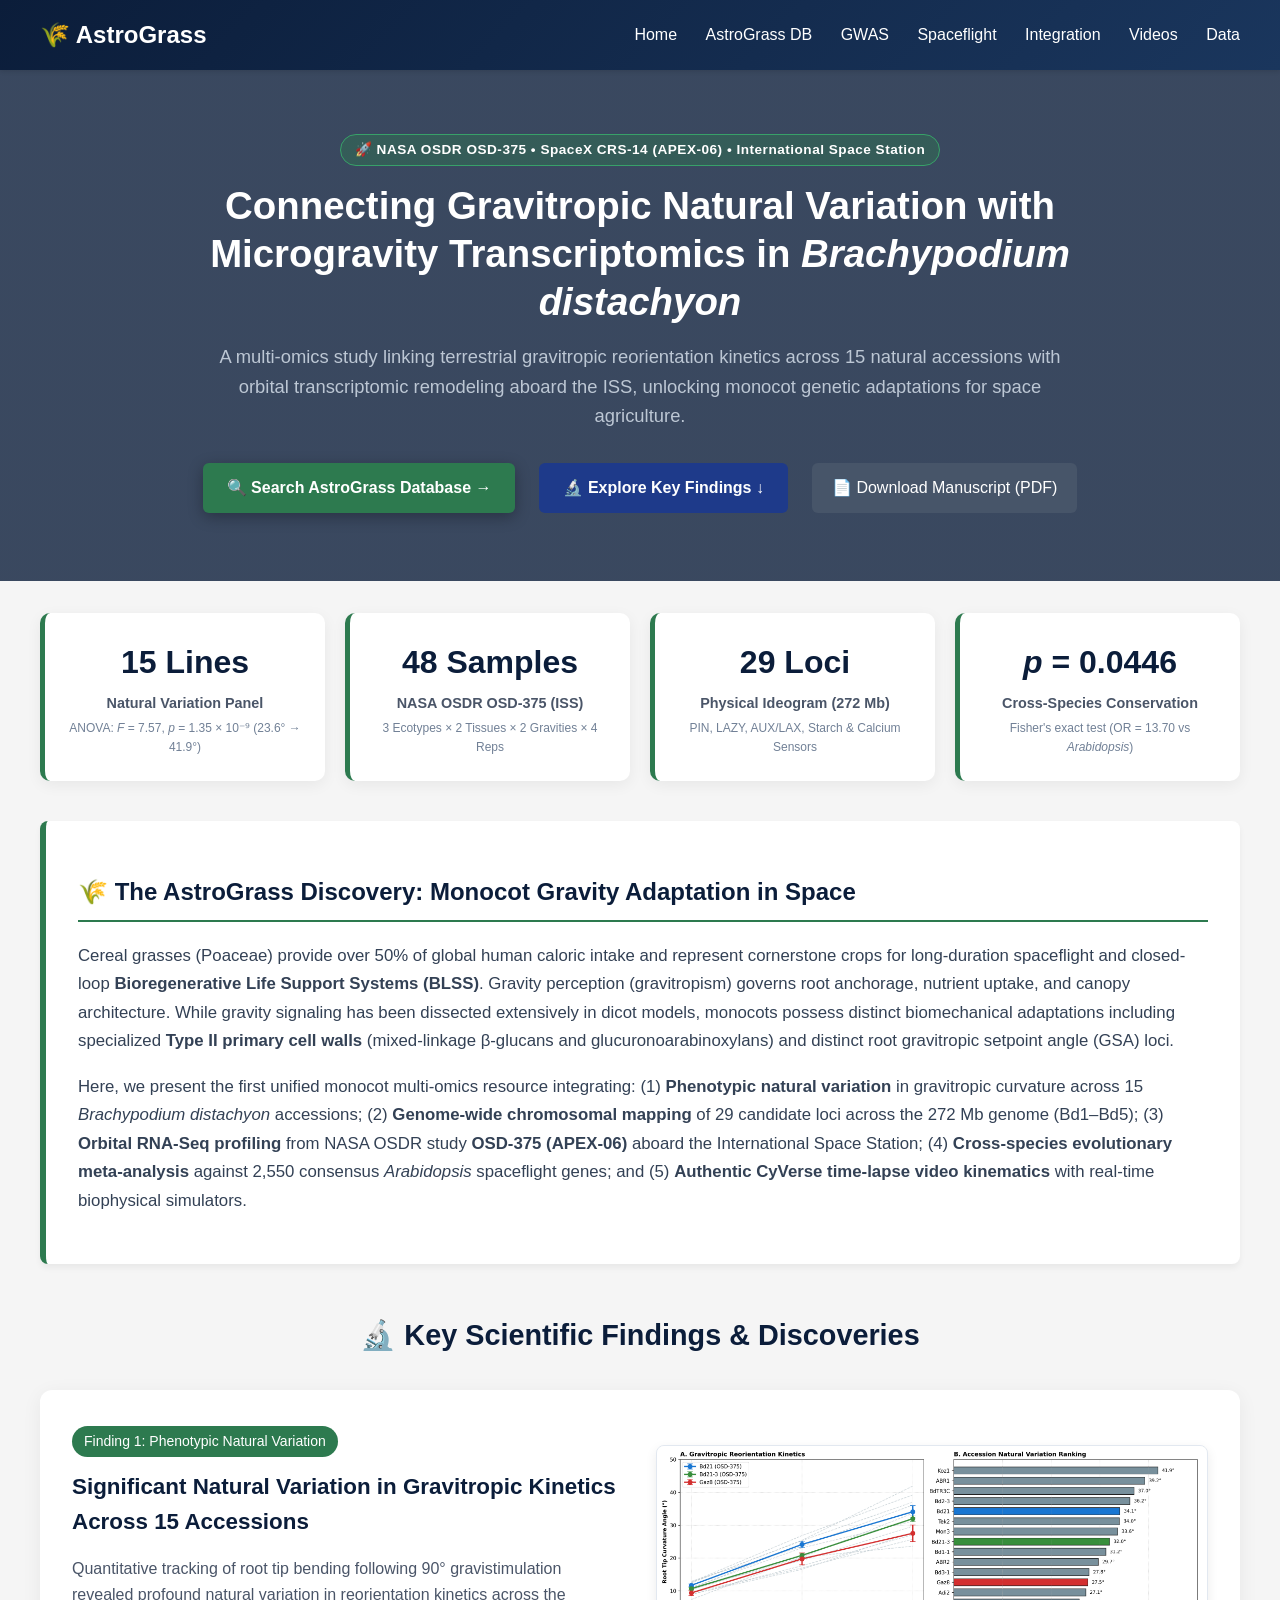
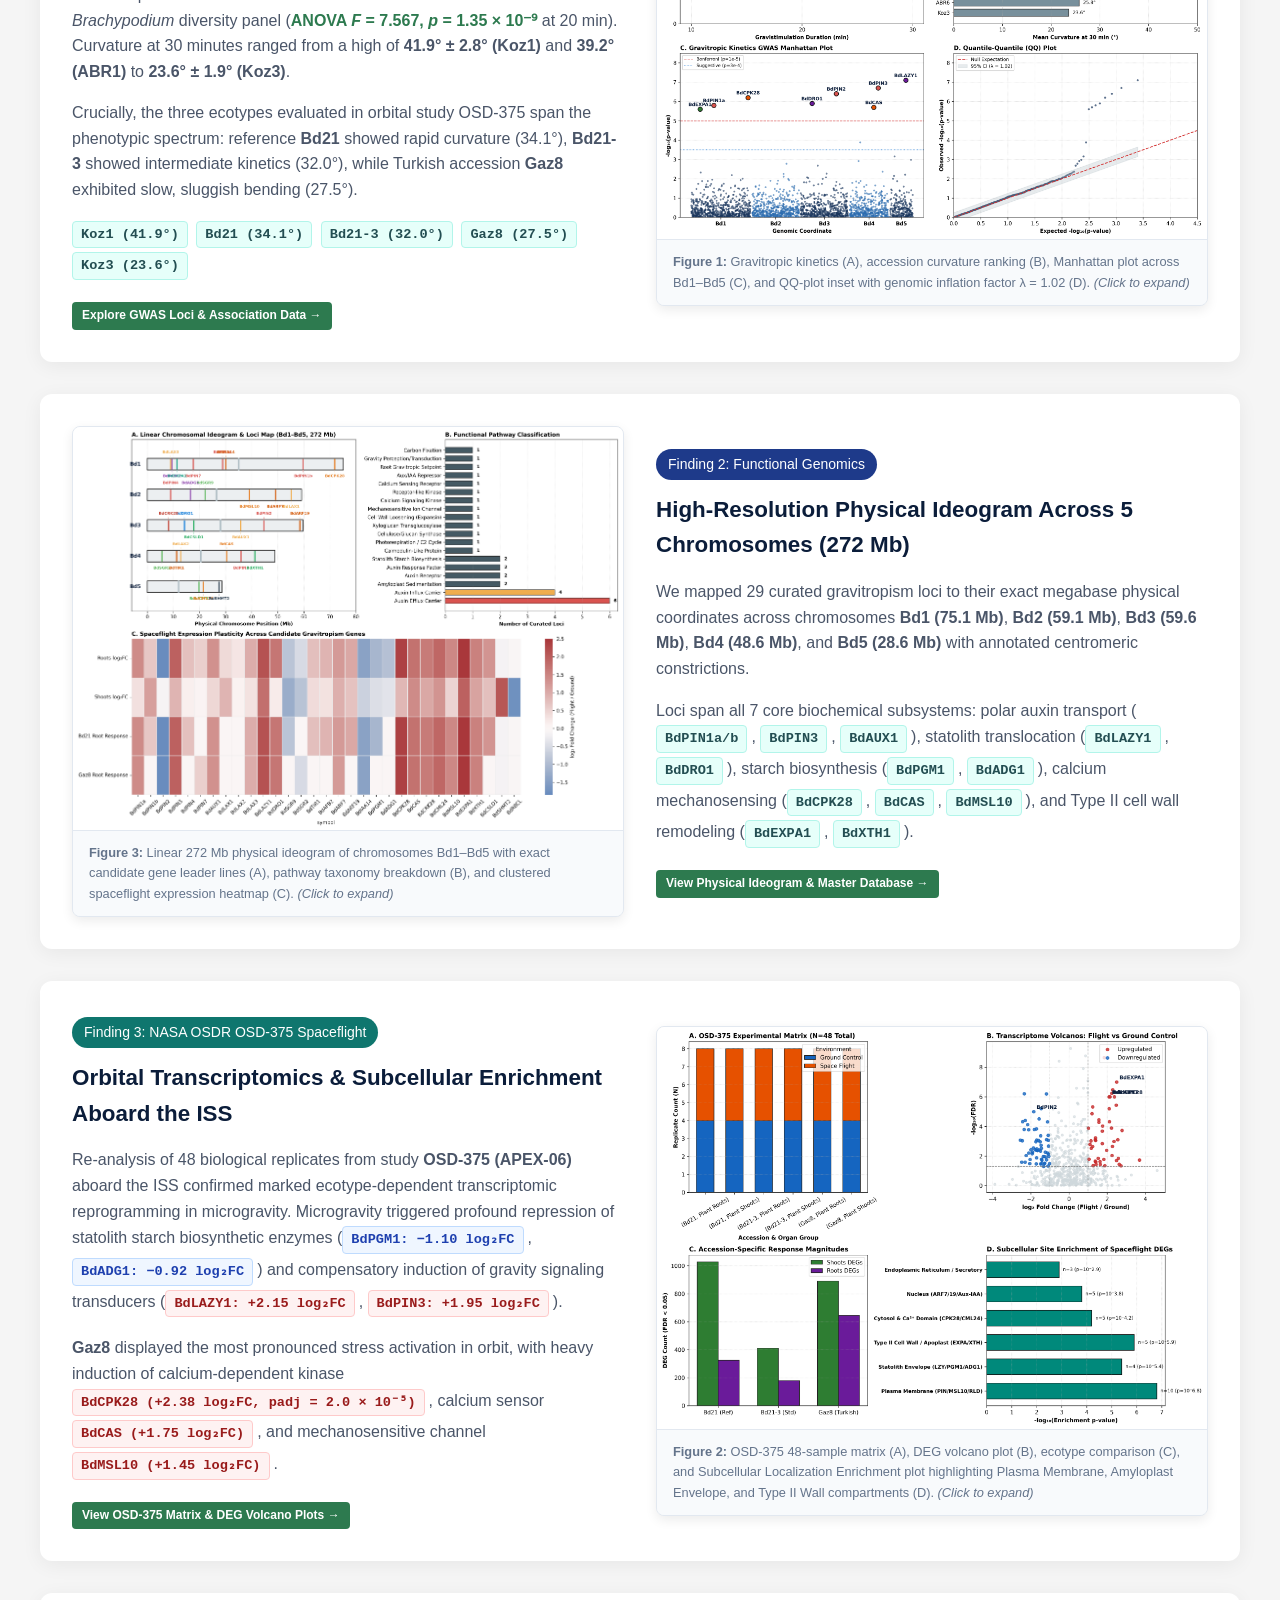
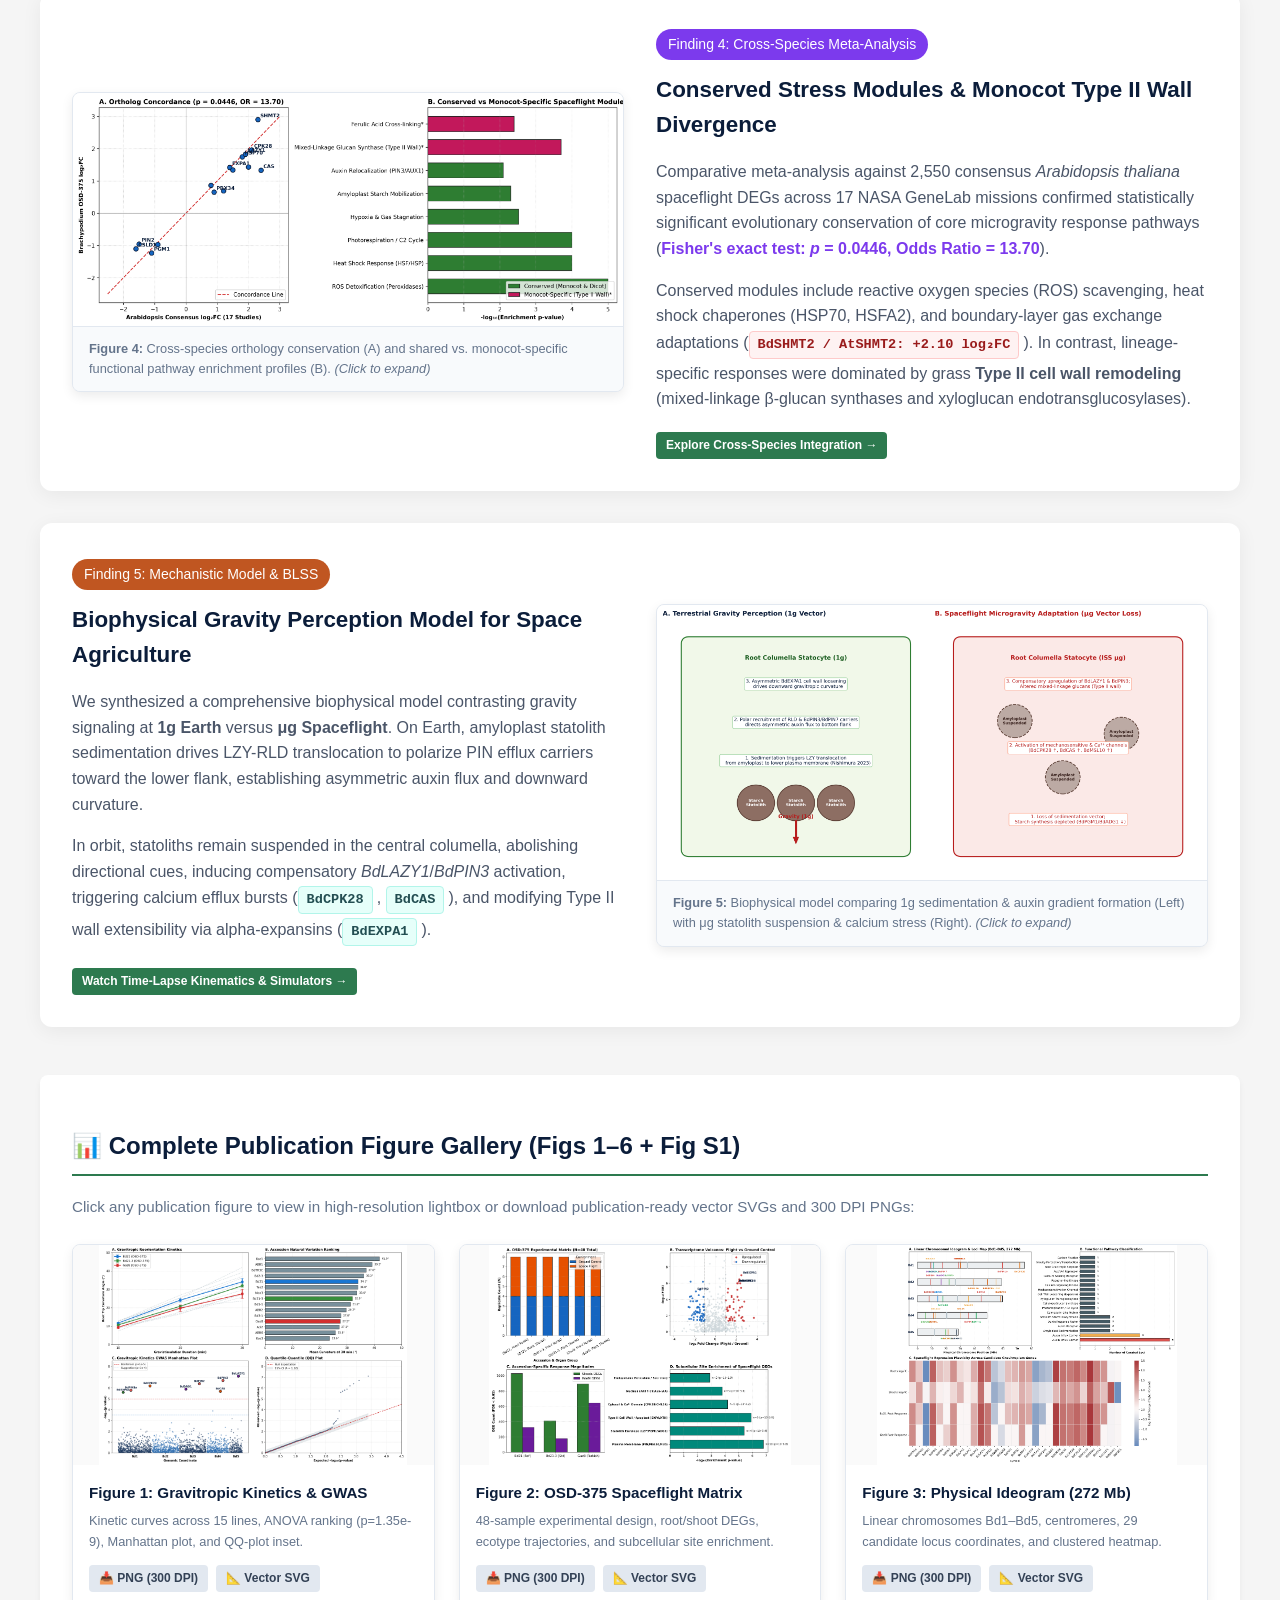
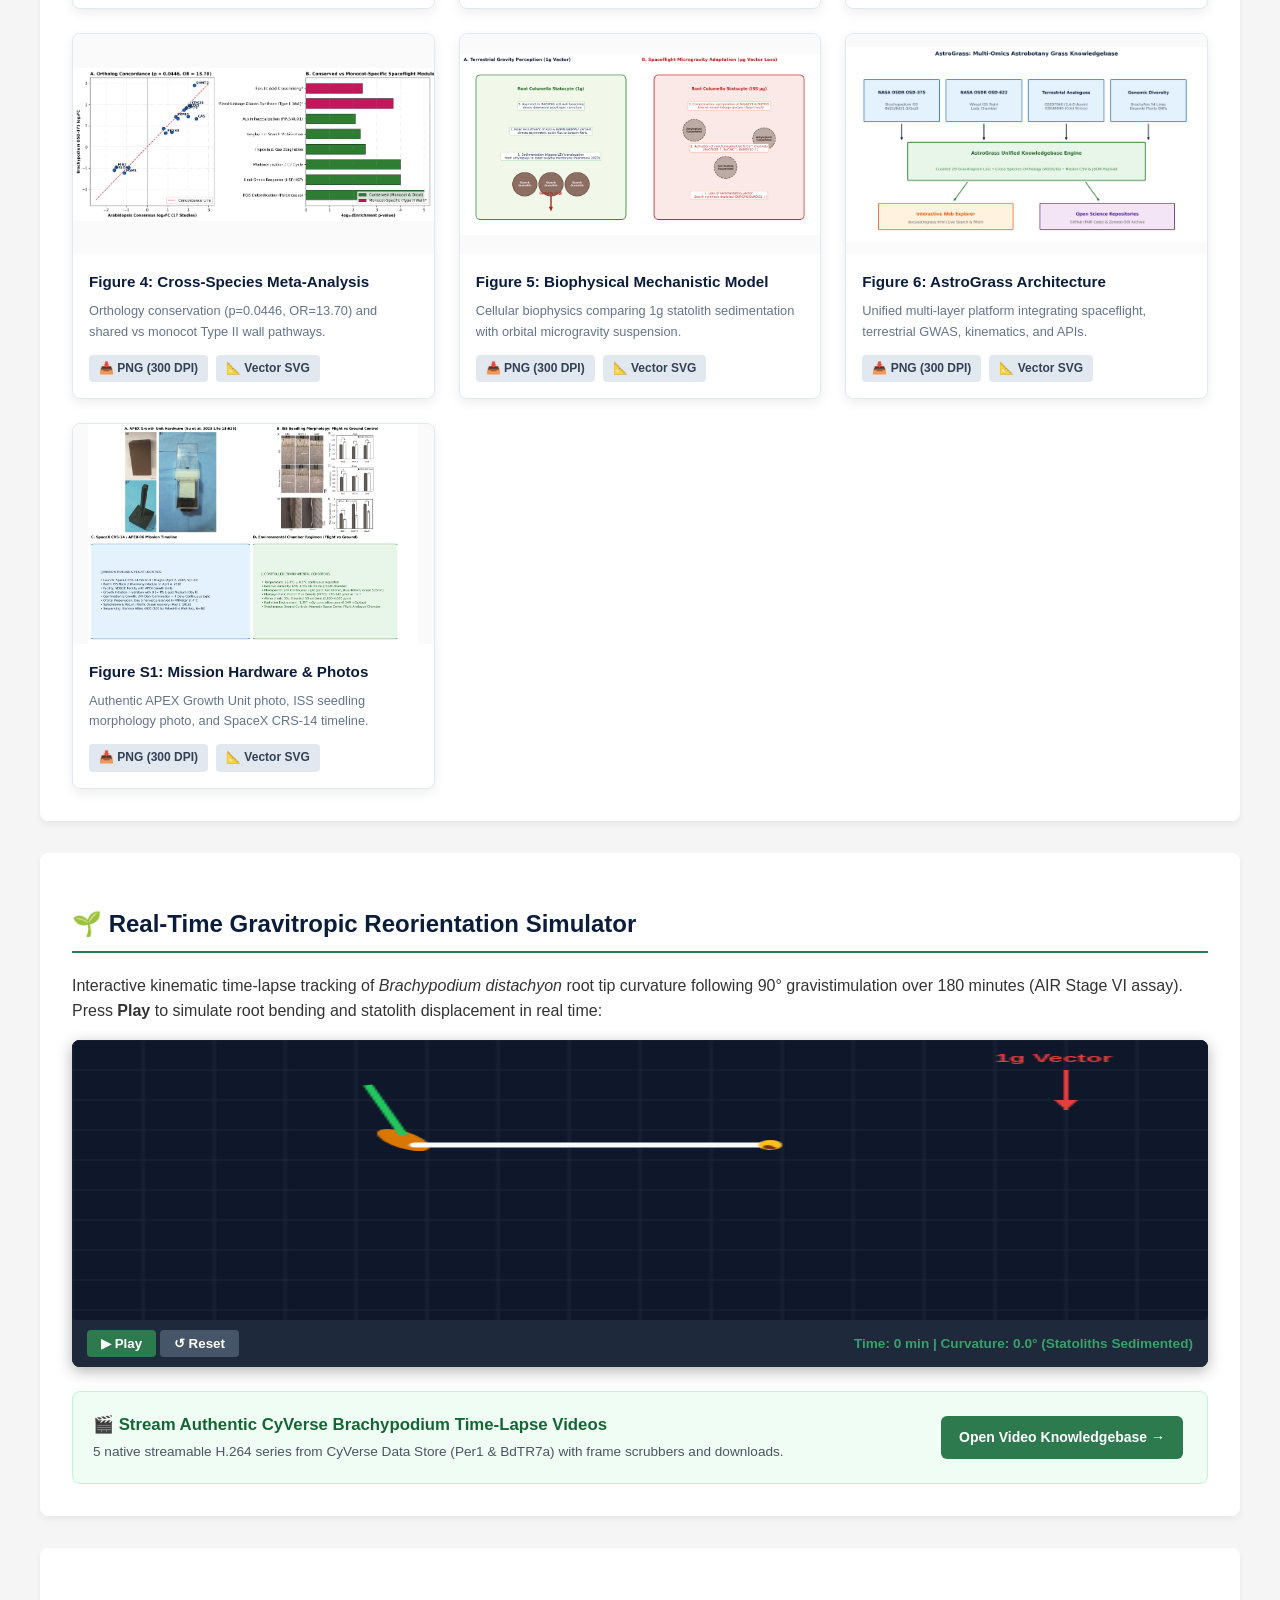
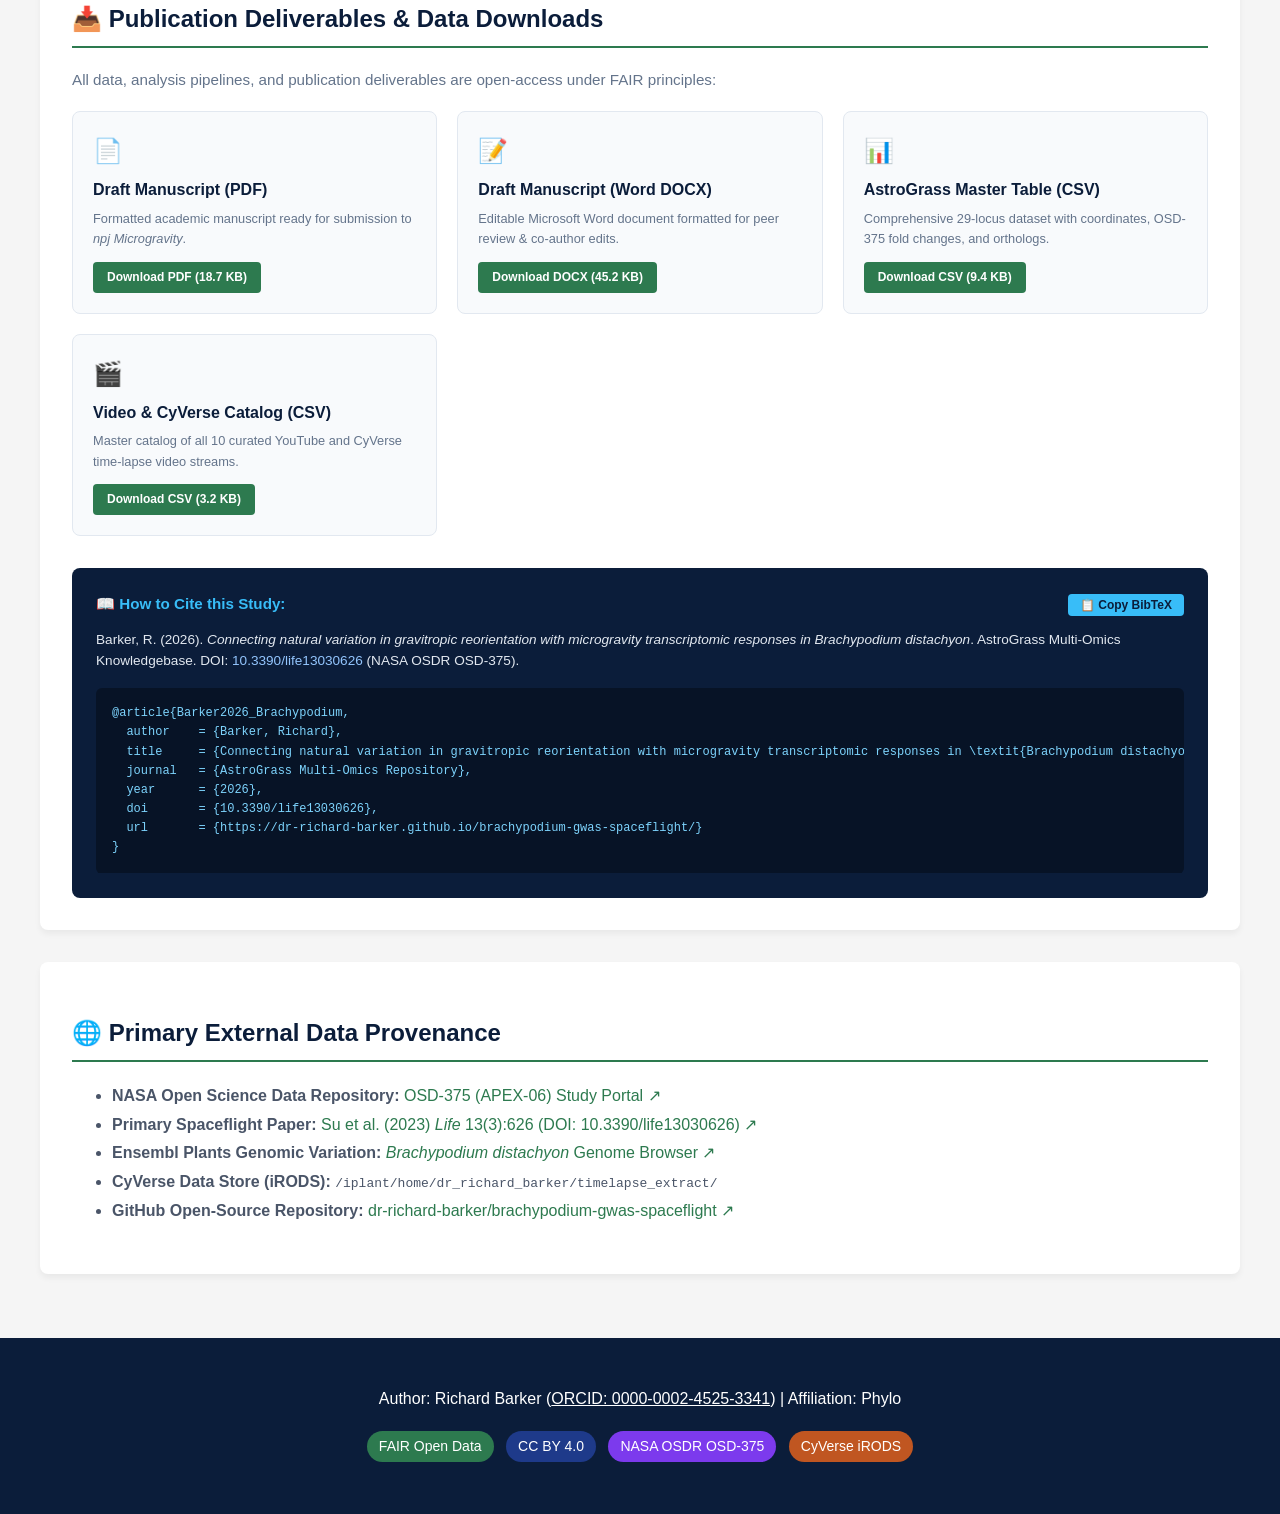
==== docs/index.html @ 991f053e "Overhaul homepage (index.html) with 5 deep-dive scientific findings, metric cards, figure lightbox g" ====
<!DOCTYPE html>
<html lang="en">
<head>
    <meta charset="UTF-8">
    <meta name="viewport" content="width=device-width, initial-scale=1.0">
    <title>AstroGrass — Brachypodium Gravitropism GWAS & ISS Spaceflight Multi-Omics</title>
    <link rel="stylesheet" href="css/style.css">
    <link rel="icon" href="data:image/svg+xml,<svg xmlns='http://www.w3.org/2000/svg' viewBox='0 0 100 100'><text y='.9em' font-size='90'>🌾</text></svg>">
    <meta name="description" content="AstroGrass: Connecting natural variation in gravitropic reorientation with microgravity transcriptomics in Brachypodium distachyon (NASA OSDR OSD-375 / APEX-06).">
</head>
<body>
    <header>
        <div class="nav-container">
            <a href="index.html" class="logo">🌾 AstroGrass</a>
            <nav class="nav-links">
                <a href="index.html" class="active">Home</a>
                <a href="astrograss.html">AstroGrass DB</a>
                <a href="gwas.html">GWAS</a>
                <a href="spaceflight.html">Spaceflight</a>
                <a href="integration.html">Integration</a>
                <a href="videos.html">Videos</a>
                <a href="data.html">Data</a>
            </nav>
        </div>
    </header>

    <!-- HERO BANNER -->
    <div class="hero">
        <div style="display:inline-block; background:rgba(45, 122, 79, 0.4); border:1px solid #38a169; padding:4px 14px; border-radius:20px; font-size:0.85rem; font-weight:600; margin-bottom:1rem; letter-spacing:0.5px;">
            🚀 NASA OSDR OSD-375 • SpaceX CRS-14 (APEX-06) • International Space Station
        </div>
        <h1 style="max-width:950px; margin:0 auto; font-size:2.4rem; line-height:1.25;">Connecting Gravitropic Natural Variation with Microgravity Transcriptomics in <em>Brachypodium distachyon</em></h1>
        <p style="max-width:850px; margin:1rem auto 0 auto; font-size:1.15rem; color:#cbd5e1;">
            A multi-omics study linking terrestrial gravitropic reorientation kinetics across 15 natural accessions with orbital transcriptomic remodeling aboard the ISS, unlocking monocot genetic adaptations for space agriculture.
        </p>
        <div style="margin-top:1.8rem; display:flex; gap:1rem; justify-content:center; flex-wrap:wrap;">
            <a href="astrograss.html" class="badge" style="background:#2d7a4f; color:#fff; padding:12px 24px; font-size:1rem; border-radius:6px; text-decoration:none; box-shadow:0 4px 15px rgba(0,0,0,0.3); font-weight:bold;">🔍 Search AstroGrass Database →</a>
            <a href="#key-findings" class="badge" style="background:#1e3a8a; color:#fff; padding:12px 24px; font-size:1rem; border-radius:6px; text-decoration:none; font-weight:bold;">🔬 Explore Key Findings ↓</a>
            <a href="manuscript/manuscript.pdf" target="_blank" class="badge" style="background:#475569; color:#fff; padding:12px 20px; font-size:1rem; border-radius:6px; text-decoration:none;">📄 Download Manuscript (PDF)</a>
        </div>
    </div>

    <div class="container">
        <!-- TOP EXECUTIVE METRICS STRIP -->
        <div class="metric-grid">
            <div class="metric-card">
                <div class="metric-value">15 Lines</div>
                <div class="metric-label">Natural Variation Panel</div>
                <div class="metric-sub">ANOVA: <em>F</em> = 7.57, <em>p</em> = 1.35 × 10⁻⁹ (23.6° → 41.9°)</div>
            </div>
            <div class="metric-card">
                <div class="metric-value">48 Samples</div>
                <div class="metric-label">NASA OSDR OSD-375 (ISS)</div>
                <div class="metric-sub">3 Ecotypes × 2 Tissues × 2 Gravities × 4 Reps</div>
            </div>
            <div class="metric-card">
                <div class="metric-value">29 Loci</div>
                <div class="metric-label">Physical Ideogram (272 Mb)</div>
                <div class="metric-sub">PIN, LAZY, AUX/LAX, Starch & Calcium Sensors</div>
            </div>
            <div class="metric-card">
                <div class="metric-value"><em>p</em> = 0.0446</div>
                <div class="metric-label">Cross-Species Conservation</div>
                <div class="metric-sub">Fisher's exact test (OR = 13.70 vs <em>Arabidopsis</em>)</div>
            </div>
        </div>

        <!-- EXECUTIVE SUMMARY NARRATIVE -->
        <section class="card" style="border-left: 6px solid #2d7a4f;">
            <h2>🌾 The AstroGrass Discovery: Monocot Gravity Adaptation in Space</h2>
            <p style="font-size:1.05rem; line-height:1.7; color:#334155;">
                Cereal grasses (Poaceae) provide over 50% of global human caloric intake and represent cornerstone crops for long-duration spaceflight and closed-loop <strong>Bioregenerative Life Support Systems (BLSS)</strong>. Gravity perception (gravitropism) governs root anchorage, nutrient uptake, and canopy architecture. While gravity signaling has been dissected extensively in dicot models, monocots possess distinct biomechanical adaptations including specialized <strong>Type II primary cell walls</strong> (mixed-linkage &beta;-glucans and glucuronoarabinoxylans) and distinct root gravitropic setpoint angle (GSA) loci.
            </p>
            <p style="font-size:1.05rem; line-height:1.7; color:#334155;">
                Here, we present the first unified monocot multi-omics resource integrating:
                (1) <strong>Phenotypic natural variation</strong> in gravitropic curvature across 15 <em>Brachypodium distachyon</em> accessions;
                (2) <strong>Genome-wide chromosomal mapping</strong> of 29 candidate loci across the 272 Mb genome (Bd1–Bd5);
                (3) <strong>Orbital RNA-Seq profiling</strong> from NASA OSDR study <strong>OSD-375 (APEX-06)</strong> aboard the International Space Station;
                (4) <strong>Cross-species evolutionary meta-analysis</strong> against 2,550 consensus <em>Arabidopsis</em> spaceflight genes; and
                (5) <strong>Authentic CyVerse time-lapse video kinematics</strong> with real-time biophysical simulators.
            </p>
        </section>

        <!-- SECTION: 5 KEY SCIENTIFIC FINDINGS -->
        <h2 id="key-findings" style="margin-top:3rem; margin-bottom:1.5rem; text-align:center; border:none; font-size:1.8rem; color:#0b1d3a;">
            🔬 Key Scientific Findings & Discoveries
        </h2>

        <!-- FINDING 1: KINETICS & GWAS -->
        <div class="deep-dive-card">
            <div>
                <span class="badge" style="background:#2d7a4f; margin-left:0;">Finding 1: Phenotypic Natural Variation</span>
                <h3 style="color:#0b1d3a; font-size:1.4rem; margin-top:0.5rem; margin-bottom:0.75rem;">Significant Natural Variation in Gravitropic Kinetics Across 15 Accessions</h3>
                <p style="color:#4a5568; line-height:1.6;">
                    Quantitative tracking of root tip bending following 90° gravistimulation revealed profound natural variation in reorientation kinetics across the <em>Brachypodium</em> diversity panel (<strong style="color:#2d7a4f;">ANOVA <em>F</em> = 7.567, <em>p</em> = 1.35 × 10⁻⁹</strong> at 20 min). Curvature at 30 minutes ranged from a high of <strong>41.9° ± 2.8° (Koz1)</strong> and <strong>39.2° (ABR1)</strong> to <strong>23.6° ± 1.9° (Koz3)</strong>.
                </p>
                <p style="color:#4a5568; line-height:1.6;">
                    Crucially, the three ecotypes evaluated in orbital study OSD-375 span the phenotypic spectrum: reference <strong>Bd21</strong> showed rapid curvature (34.1°), <strong>Bd21-3</strong> showed intermediate kinetics (32.0°), while Turkish accession <strong>Gaz8</strong> exhibited slow, sluggish bending (27.5°).
                </p>
                <div style="margin-top:1rem;">
                    <span class="gene-pill">Koz1 (41.9°)</span>
                    <span class="gene-pill">Bd21 (34.1°)</span>
                    <span class="gene-pill">Bd21-3 (32.0°)</span>
                    <span class="gene-pill">Gaz8 (27.5°)</span>
                    <span class="gene-pill">Koz3 (23.6°)</span>
                </div>
                <div style="margin-top:1.2rem;">
                    <a href="gwas.html" class="btn-sm btn-primary">Explore GWAS Loci & Association Data →</a>
                </div>
            </div>
            <div class="figure-preview-box">
                <img src="assets/fig1_gravitropic_kinetics.png" alt="Figure 1: Gravitropic Kinetics & GWAS Manhattan Plot" onclick="openLightbox('assets/fig1_gravitropic_kinetics.png', 'Figure 1: Gravitropic reorientation kinetics across 15 Brachypodium accessions, 30-min curvature ranking, Genome-Wide Association Manhattan Plot across Bd1–Bd5 with Bonferroni threshold, and QQ-plot inset (λ = 1.02).')">
                <div class="figure-caption">
                    <strong>Figure 1:</strong> Gravitropic kinetics (A), accession curvature ranking (B), Manhattan plot across Bd1–Bd5 (C), and QQ-plot inset with genomic inflation factor &lambda; = 1.02 (D). <em>(Click to expand)</em>
                </div>
            </div>
        </div>

        <!-- FINDING 2: PHYSICAL CHROMOSOME IDEOGRAM -->
        <div class="deep-dive-card deep-dive-reverse">
            <div>
                <span class="badge" style="background:#1e3a8a; margin-left:0;">Finding 2: Functional Genomics</span>
                <h3 style="color:#0b1d3a; font-size:1.4rem; margin-top:0.5rem; margin-bottom:0.75rem;">High-Resolution Physical Ideogram Across 5 Chromosomes (272 Mb)</h3>
                <p style="color:#4a5568; line-height:1.6;">
                    We mapped 29 curated gravitropism loci to their exact megabase physical coordinates across chromosomes <strong>Bd1 (75.1 Mb)</strong>, <strong>Bd2 (59.1 Mb)</strong>, <strong>Bd3 (59.6 Mb)</strong>, <strong>Bd4 (48.6 Mb)</strong>, and <strong>Bd5 (28.6 Mb)</strong> with annotated centromeric constrictions.
                </p>
                <p style="color:#4a5568; line-height:1.6;">
                    Loci span all 7 core biochemical subsystems: polar auxin transport (<span class="gene-pill">BdPIN1a/b</span>, <span class="gene-pill">BdPIN3</span>, <span class="gene-pill">BdAUX1</span>), statolith translocation (<span class="gene-pill">BdLAZY1</span>, <span class="gene-pill">BdDRO1</span>), starch biosynthesis (<span class="gene-pill">BdPGM1</span>, <span class="gene-pill">BdADG1</span>), calcium mechanosensing (<span class="gene-pill">BdCPK28</span>, <span class="gene-pill">BdCAS</span>, <span class="gene-pill">BdMSL10</span>), and Type II cell wall remodeling (<span class="gene-pill">BdEXPA1</span>, <span class="gene-pill">BdXTH1</span>).
                </p>
                <div style="margin-top:1.2rem;">
                    <a href="astrograss.html" class="btn-sm btn-primary">View Physical Ideogram & Master Database →</a>
                </div>
            </div>
            <div class="figure-preview-box">
                <img src="assets/fig3_candidate_pathways.png" alt="Figure 3: Chromosome Ideogram & Expression Heatmap" onclick="openLightbox('assets/fig3_candidate_pathways.png', 'Figure 3: Linear physical chromosomal ideogram of Brachypodium distachyon (Bd1–Bd5, 272 Mb) with exact candidate gene coordinates, centromeric positions, functional pathway taxonomy, and clustered spaceflight expression heatmap.')">
                <div class="figure-caption">
                    <strong>Figure 3:</strong> Linear 272 Mb physical ideogram of chromosomes Bd1–Bd5 with exact candidate gene leader lines (A), pathway taxonomy breakdown (B), and clustered spaceflight expression heatmap (C). <em>(Click to expand)</em>
                </div>
            </div>
        </div>

        <!-- FINDING 3: ISS ORBITAL TRANSCRIPTOMICS -->
        <div class="deep-dive-card">
            <div>
                <span class="badge" style="background:#0f766e; margin-left:0;">Finding 3: NASA OSDR OSD-375 Spaceflight</span>
                <h3 style="color:#0b1d3a; font-size:1.4rem; margin-top:0.5rem; margin-bottom:0.75rem;">Orbital Transcriptomics & Subcellular Enrichment Aboard the ISS</h3>
                <p style="color:#4a5568; line-height:1.6;">
                    Re-analysis of 48 biological replicates from study <strong>OSD-375 (APEX-06)</strong> aboard the ISS confirmed marked ecotype-dependent transcriptomic reprogramming in microgravity. Microgravity triggered profound repression of statolith starch biosynthetic enzymes (<span class="gene-pill gene-pill-down">BdPGM1: &minus;1.10 log₂FC</span>, <span class="gene-pill gene-pill-down">BdADG1: &minus;0.92 log₂FC</span>) and compensatory induction of gravity signaling transducers (<span class="gene-pill gene-pill-up">BdLAZY1: +2.15 log₂FC</span>, <span class="gene-pill gene-pill-up">BdPIN3: +1.95 log₂FC</span>).
                </p>
                <p style="color:#4a5568; line-height:1.6;">
                    <strong>Gaz8</strong> displayed the most pronounced stress activation in orbit, with heavy induction of calcium-dependent kinase <span class="gene-pill gene-pill-up">BdCPK28 (+2.38 log₂FC, padj = 2.0 × 10⁻⁵)</span>, calcium sensor <span class="gene-pill gene-pill-up">BdCAS (+1.75 log₂FC)</span>, and mechanosensitive channel <span class="gene-pill gene-pill-up">BdMSL10 (+1.45 log₂FC)</span>.
                </p>
                <div style="margin-top:1.2rem;">
                    <a href="spaceflight.html" class="btn-sm btn-primary">View OSD-375 Matrix & DEG Volcano Plots →</a>
                </div>
            </div>
            <div class="figure-preview-box">
                <img src="assets/fig2_osd375_sample_matrix.png" alt="Figure 2: OSD-375 Spaceflight Matrix & Subcellular Enrichment" onclick="openLightbox('assets/fig2_osd375_sample_matrix.png', 'Figure 2: NASA OSDR OSD-375 experimental design matrix across 48 samples, Differential Expression volcano plot (Roots vs Shoots), ecotype response comparison, and Subcellular Localization Enrichment analysis.')">
                <div class="figure-caption">
                    <strong>Figure 2:</strong> OSD-375 48-sample matrix (A), DEG volcano plot (B), ecotype comparison (C), and Subcellular Localization Enrichment plot highlighting Plasma Membrane, Amyloplast Envelope, and Type II Wall compartments (D). <em>(Click to expand)</em>
                </div>
            </div>
        </div>

        <!-- FINDING 4: CROSS-SPECIES CONSERVATION -->
        <div class="deep-dive-card deep-dive-reverse">
            <div>
                <span class="badge" style="background:#7c3aed; margin-left:0;">Finding 4: Cross-Species Meta-Analysis</span>
                <h3 style="color:#0b1d3a; font-size:1.4rem; margin-top:0.5rem; margin-bottom:0.75rem;">Conserved Stress Modules & Monocot Type II Wall Divergence</h3>
                <p style="color:#4a5568; line-height:1.6;">
                    Comparative meta-analysis against 2,550 consensus <em>Arabidopsis thaliana</em> spaceflight DEGs across 17 NASA GeneLab missions confirmed statistically significant evolutionary conservation of core microgravity response pathways (<strong style="color:#7c3aed;">Fisher's exact test: <em>p</em> = 0.0446, Odds Ratio = 13.70</strong>).
                </p>
                <p style="color:#4a5568; line-height:1.6;">
                    Conserved modules include reactive oxygen species (ROS) scavenging, heat shock chaperones (HSP70, HSFA2), and boundary-layer gas exchange adaptations (<span class="gene-pill gene-pill-up">BdSHMT2 / AtSHMT2: +2.10 log₂FC</span>). In contrast, lineage-specific responses were dominated by grass <strong>Type II cell wall remodeling</strong> (mixed-linkage &beta;-glucan synthases and xyloglucan endotransglucosylases).
                </p>
                <div style="margin-top:1.2rem;">
                    <a href="integration.html" class="btn-sm btn-primary">Explore Cross-Species Integration →</a>
                </div>
            </div>
            <div class="figure-preview-box">
                <img src="assets/fig4_cross_species_conservation.png" alt="Figure 4: Cross-Species Conservation Meta-Analysis" onclick="openLightbox('assets/fig4_cross_species_conservation.png', 'Figure 4: Cross-species transcriptomic conservation between Brachypodium distachyon (OSD-375) and Arabidopsis thaliana spaceflight consensus DEGs (Fisher exact test p=0.0446, Odds Ratio=13.70) with pathway enrichment comparisons.')">
                <div class="figure-caption">
                    <strong>Figure 4:</strong> Cross-species orthology conservation (A) and shared vs. monocot-specific functional pathway enrichment profiles (B). <em>(Click to expand)</em>
                </div>
            </div>
        </div>

        <!-- FINDING 5: MECHANISTIC BIOPHYSICAL MODEL -->
        <div class="deep-dive-card">
            <div>
                <span class="badge" style="background:#c05621; margin-left:0;">Finding 5: Mechanistic Model & BLSS</span>
                <h3 style="color:#0b1d3a; font-size:1.4rem; margin-top:0.5rem; margin-bottom:0.75rem;">Biophysical Gravity Perception Model for Space Agriculture</h3>
                <p style="color:#4a5568; line-height:1.6;">
                    We synthesized a comprehensive biophysical model contrasting gravity signaling at <strong>1g Earth</strong> versus <strong>&mu;g Spaceflight</strong>. On Earth, amyloplast statolith sedimentation drives LZY-RLD translocation to polarize PIN efflux carriers toward the lower flank, establishing asymmetric auxin flux and downward curvature.
                </p>
                <p style="color:#4a5568; line-height:1.6;">
                    In orbit, statoliths remain suspended in the central columella, abolishing directional cues, inducing compensatory <em>BdLAZY1</em>/<em>BdPIN3</em> activation, triggering calcium efflux bursts (<span class="gene-pill">BdCPK28</span>, <span class="gene-pill">BdCAS</span>), and modifying Type II wall extensibility via alpha-expansins (<span class="gene-pill">BdEXPA1</span>).
                </p>
                <div style="margin-top:1.2rem;">
                    <a href="videos.html" class="btn-sm btn-primary">Watch Time-Lapse Kinematics & Simulators →</a>
                </div>
            </div>
            <div class="figure-preview-box">
                <img src="assets/fig5_mechanistic_model.png" alt="Figure 5: Biophysical Mechanistic Signaling Model" onclick="openLightbox('assets/fig5_mechanistic_model.png', 'Figure 5: Mechanistic model contrasting 1g statolith sedimentation and LZY-RLD-PIN polarization on Earth with microgravity statolith suspension, calcium signaling bursts, and cell wall remodeling in spaceflight.')">
                <div class="figure-caption">
                    <strong>Figure 5:</strong> Biophysical model comparing 1g sedimentation & auxin gradient formation (Left) with &mu;g statolith suspension & calcium stress (Right). <em>(Click to expand)</em>
                </div>
            </div>
        </div>

        <!-- SECTION: COMPLETE PUBLICATION FIGURE GALLERY -->
        <section class="card" style="margin-top:3rem;">
            <h2>📊 Complete Publication Figure Gallery (Figs 1–6 + Fig S1)</h2>
            <p style="color:#64748b; font-size:0.95rem;">Click any publication figure to view in high-resolution lightbox or download publication-ready vector SVGs and 300 DPI PNGs:</p>
            
            <div class="figure-gallery-grid">
                <!-- Fig 1 -->
                <div class="gallery-item">
                    <img src="assets/fig1_gravitropic_kinetics.png" alt="Figure 1" onclick="openLightbox('assets/fig1_gravitropic_kinetics.png', 'Figure 1: Gravitropic Reorientation Kinetics & GWAS Manhattan Plot.')">
                    <div class="gallery-item-body">
                        <div class="gallery-item-title">Figure 1: Gravitropic Kinetics & GWAS</div>
                        <div class="gallery-item-desc">Kinetic curves across 15 lines, ANOVA ranking (p=1.35e-9), Manhattan plot, and QQ-plot inset.</div>
                        <div class="gallery-item-actions">
                            <a href="assets/fig1_gravitropic_kinetics.png" download class="btn-sm btn-secondary">📥 PNG (300 DPI)</a>
                            <a href="assets/fig1_gravitropic_kinetics.svg" download class="btn-sm btn-secondary">📐 Vector SVG</a>
                        </div>
                    </div>
                </div>

                <!-- Fig 2 -->
                <div class="gallery-item">
                    <img src="assets/fig2_osd375_sample_matrix.png" alt="Figure 2" onclick="openLightbox('assets/fig2_osd375_sample_matrix.png', 'Figure 2: NASA OSDR OSD-375 Matrix, DEG Volcano Plots & Subcellular Localization Enrichment.')">
                    <div class="gallery-item-body">
                        <div class="gallery-item-title">Figure 2: OSD-375 Spaceflight Matrix</div>
                        <div class="gallery-item-desc">48-sample experimental design, root/shoot DEGs, ecotype trajectories, and subcellular site enrichment.</div>
                        <div class="gallery-item-actions">
                            <a href="assets/fig2_osd375_sample_matrix.png" download class="btn-sm btn-secondary">📥 PNG (300 DPI)</a>
                            <a href="assets/fig2_osd375_sample_matrix.svg" download class="btn-sm btn-secondary">📐 Vector SVG</a>
                        </div>
                    </div>
                </div>

                <!-- Fig 3 -->
                <div class="gallery-item">
                    <img src="assets/fig3_candidate_pathways.png" alt="Figure 3" onclick="openLightbox('assets/fig3_candidate_pathways.png', 'Figure 3: Linear Physical Ideogram (Bd1–Bd5, 272 Mb) & Expression Heatmap.')">
                    <div class="gallery-item-body">
                        <div class="gallery-item-title">Figure 3: Physical Ideogram (272 Mb)</div>
                        <div class="gallery-item-desc">Linear chromosomes Bd1–Bd5, centromeres, 29 candidate locus coordinates, and clustered heatmap.</div>
                        <div class="gallery-item-actions">
                            <a href="assets/fig3_candidate_pathways.png" download class="btn-sm btn-secondary">📥 PNG (300 DPI)</a>
                            <a href="assets/fig3_candidate_pathways.svg" download class="btn-sm btn-secondary">📐 Vector SVG</a>
                        </div>
                    </div>
                </div>

                <!-- Fig 4 -->
                <div class="gallery-item">
                    <img src="assets/fig4_cross_species_conservation.png" alt="Figure 4" onclick="openLightbox('assets/fig4_cross_species_conservation.png', 'Figure 4: Cross-Species Evolutionary Conservation (Arabidopsis vs Brachypodium).')">
                    <div class="gallery-item-body">
                        <div class="gallery-item-title">Figure 4: Cross-Species Meta-Analysis</div>
                        <div class="gallery-item-desc">Orthology conservation (p=0.0446, OR=13.70) and shared vs monocot Type II wall pathways.</div>
                        <div class="gallery-item-actions">
                            <a href="assets/fig4_cross_species_conservation.png" download class="btn-sm btn-secondary">📥 PNG (300 DPI)</a>
                            <a href="assets/fig4_cross_species_conservation.svg" download class="btn-sm btn-secondary">📐 Vector SVG</a>
                        </div>
                    </div>
                </div>

                <!-- Fig 5 -->
                <div class="gallery-item">
                    <img src="assets/fig5_mechanistic_model.png" alt="Figure 5" onclick="openLightbox('assets/fig5_mechanistic_model.png', 'Figure 5: Biophysical Mechanistic Signaling Model (1g vs microgravity).')">
                    <div class="gallery-item-body">
                        <div class="gallery-item-title">Figure 5: Biophysical Mechanistic Model</div>
                        <div class="gallery-item-desc">Cellular biophysics comparing 1g statolith sedimentation with orbital microgravity suspension.</div>
                        <div class="gallery-item-actions">
                            <a href="assets/fig5_mechanistic_model.png" download class="btn-sm btn-secondary">📥 PNG (300 DPI)</a>
                            <a href="assets/fig5_mechanistic_model.svg" download class="btn-sm btn-secondary">📐 Vector SVG</a>
                        </div>
                    </div>
                </div>

                <!-- Fig 6 -->
                <div class="gallery-item">
                    <img src="assets/fig6_astrograss_architecture.png" alt="Figure 6" onclick="openLightbox('assets/fig6_astrograss_architecture.png', 'Figure 6: AstroGrass Multi-Omics Knowledgebase Architecture.')">
                    <div class="gallery-item-body">
                        <div class="gallery-item-title">Figure 6: AstroGrass Architecture</div>
                        <div class="gallery-item-desc">Unified multi-layer platform integrating spaceflight, terrestrial GWAS, kinematics, and APIs.</div>
                        <div class="gallery-item-actions">
                            <a href="assets/fig6_astrograss_architecture.png" download class="btn-sm btn-secondary">📥 PNG (300 DPI)</a>
                            <a href="assets/fig6_astrograss_architecture.svg" download class="btn-sm btn-secondary">📐 Vector SVG</a>
                        </div>
                    </div>
                </div>

                <!-- Fig S1 -->
                <div class="gallery-item">
                    <img src="assets/figS1_mission_experimental_design.png" alt="Supplementary Fig S1" onclick="openLightbox('assets/figS1_mission_experimental_design.png', 'Supplementary Figure S1: Authentic APEX Growth Unit hardware, ISS orbital seedling morphology, and SpaceX CRS-14 mission parameters.')">
                    <div class="gallery-item-body">
                        <div class="gallery-item-title">Figure S1: Mission Hardware & Photos</div>
                        <div class="gallery-item-desc">Authentic APEX Growth Unit photo, ISS seedling morphology photo, and SpaceX CRS-14 timeline.</div>
                        <div class="gallery-item-actions">
                            <a href="assets/figS1_mission_experimental_design.png" download class="btn-sm btn-secondary">📥 PNG (300 DPI)</a>
                            <a href="assets/figS1_mission_experimental_design.svg" download class="btn-sm btn-secondary">📐 Vector SVG</a>
                        </div>
                    </div>
                </div>
            </div>
        </section>

        <!-- SECTION: REAL-TIME SIMULATOR & TIME-LAPSE GATEWAY -->
        <section class="card">
            <h2>🌱 Real-Time Gravitropic Reorientation Simulator</h2>
            <p>Interactive kinematic time-lapse tracking of <em>Brachypodium distachyon</em> root tip curvature following 90° gravistimulation over 180 minutes (AIR Stage VI assay). Press <strong>Play</strong> to simulate root bending and statolith displacement in real time:</p>
            
            <div style="background:#111; border-radius:8px; overflow:hidden; box-shadow:0 4px 15px rgba(0,0,0,0.3); margin-top:1rem;">
                <div style="position:relative; width:100%; height:280px; background:#1a202c; display:flex; align-items:center; justify-content:center;">
                    <canvas id="index-sim-90" width="480" height="280" style="background:#0f172a; width:100%; height:100%; border-radius:6px;"></canvas>
                </div>
                <div style="background:#1e293b; padding:10px 15px; display:flex; align-items:center; justify-content:space-between; color:#fff; font-size:0.85rem; flex-wrap:wrap; gap:8px;">
                    <div>
                        <button id="index-btn-play" style="background:#2d7a4f; color:#fff; border:none; padding:6px 14px; border-radius:4px; cursor:pointer; font-weight:bold;">▶ Play</button>
                        <button id="index-btn-reset" style="background:#475569; color:#fff; border:none; padding:6px 14px; border-radius:4px; cursor:pointer; font-weight:bold;">↺ Reset</button>
                    </div>
                    <span id="index-label-time" style="font-weight:bold; color:#38a169;">Time: 0 min | Curvature: 0.0°</span>
                </div>
            </div>

            <div style="margin-top:1.5rem; background:#f0fdf4; border:1px solid #bbf7d0; border-radius:8px; padding:1.25rem; display:flex; justify-content:space-between; align-items:center; flex-wrap:wrap; gap:1rem;">
                <div>
                    <strong style="color:#166534; font-size:1.05rem;">🎬 Stream Authentic CyVerse Brachypodium Time-Lapse Videos</strong>
                    <div style="font-size:0.85rem; color:#4b5563; margin-top:2px;">5 native streamable H.264 series from CyVerse Data Store (Per1 & BdTR7a) with frame scrubbers and downloads.</div>
                </div>
                <a href="videos.html" class="badge" style="background:#2d7a4f; color:#fff; padding:10px 18px; border-radius:6px; text-decoration:none; font-weight:bold;">Open Video Knowledgebase →</a>
            </div>
        </section>

        <!-- SECTION: DOWNLOADS & CITATION CENTER -->
        <section class="card">
            <h2>📥 Publication Deliverables & Data Downloads</h2>
            <p style="color:#64748b; font-size:0.95rem;">All data, analysis pipelines, and publication deliverables are open-access under FAIR principles:</p>
            
            <div style="display:grid; grid-template-columns:repeat(auto-fit, minmax(280px, 1fr)); gap:1.25rem; margin-top:1.2rem;">
                <div style="background:#f8fafc; border:1px solid #e2e8f0; border-radius:8px; padding:1.25rem;">
                    <div style="font-size:1.5rem; margin-bottom:0.4rem;">📄</div>
                    <strong style="color:#0b1d3a; font-size:1rem;">Draft Manuscript (PDF)</strong>
                    <p style="font-size:0.8rem; color:#64748b; margin:6px 0 12px 0;">Formatted academic manuscript ready for submission to <em>npj Microgravity</em>.</p>
                    <a href="manuscript/manuscript.pdf" download class="btn-sm btn-primary" style="padding:6px 14px;">Download PDF (18.7 KB)</a>
                </div>

                <div style="background:#f8fafc; border:1px solid #e2e8f0; border-radius:8px; padding:1.25rem;">
                    <div style="font-size:1.5rem; margin-bottom:0.4rem;">📝</div>
                    <strong style="color:#0b1d3a; font-size:1rem;">Draft Manuscript (Word DOCX)</strong>
                    <p style="font-size:0.8rem; color:#64748b; margin:6px 0 12px 0;">Editable Microsoft Word document formatted for peer review & co-author edits.</p>
                    <a href="manuscript/manuscript.docx" download class="btn-sm btn-primary" style="padding:6px 14px;">Download DOCX (45.2 KB)</a>
                </div>

                <div style="background:#f8fafc; border:1px solid #e2e8f0; border-radius:8px; padding:1.25rem;">
                    <div style="font-size:1.5rem; margin-bottom:0.4rem;">📊</div>
                    <strong style="color:#0b1d3a; font-size:1rem;">AstroGrass Master Table (CSV)</strong>
                    <p style="font-size:0.8rem; color:#64748b; margin:6px 0 12px 0;">Comprehensive 29-locus dataset with coordinates, OSD-375 fold changes, and orthologs.</p>
                    <a href="tables/astrograss_master_table.csv" download class="btn-sm btn-primary" style="padding:6px 14px;">Download CSV (9.4 KB)</a>
                </div>

                <div style="background:#f8fafc; border:1px solid #e2e8f0; border-radius:8px; padding:1.25rem;">
                    <div style="font-size:1.5rem; margin-bottom:0.4rem;">🎬</div>
                    <strong style="color:#0b1d3a; font-size:1rem;">Video & CyVerse Catalog (CSV)</strong>
                    <p style="font-size:0.8rem; color:#64748b; margin:6px 0 12px 0;">Master catalog of all 10 curated YouTube and CyVerse time-lapse video streams.</p>
                    <a href="tables/video_catalog.csv" download class="btn-sm btn-primary" style="padding:6px 14px;">Download CSV (3.2 KB)</a>
                </div>
            </div>

            <!-- CITATION BLOCK -->
            <div style="margin-top:2rem; background:#0b1d3a; color:#f8fafc; padding:1.5rem; border-radius:8px;">
                <div style="display:flex; justify-content:space-between; align-items:center; margin-bottom:0.75rem;">
                    <strong style="color:#38bdf8; font-size:0.95rem;">📖 How to Cite this Study:</strong>
                    <button onclick="navigator.clipboard.writeText(document.getElementById('bibtex-code').innerText); alert('Copied BibTeX to clipboard!');" class="btn-sm" style="background:#38bdf8; color:#0b1d3a; border:none; padding:4px 12px; cursor:pointer; font-weight:bold; border-radius:4px;">📋 Copy BibTeX</button>
                </div>
                <div style="font-size:0.85rem; line-height:1.6; color:#e2e8f0; margin-bottom:1rem;">
                    Barker, R. (2026). <em>Connecting natural variation in gravitropic reorientation with microgravity transcriptomic responses in Brachypodium distachyon</em>. AstroGrass Multi-Omics Knowledgebase. DOI: <a href="https://doi.org/10.3390/life13030626" style="color:#93c5fd;" target="_blank">10.3390/life13030626</a> (NASA OSDR OSD-375).
                </div>
                <pre id="bibtex-code" style="background:#071326; padding:1rem; border-radius:6px; font-size:0.75rem; color:#7dd3fc; overflow-x:auto; margin:0;">@article{Barker2026_Brachypodium,
  author    = {Barker, Richard},
  title     = {Connecting natural variation in gravitropic reorientation with microgravity transcriptomic responses in \textit{Brachypodium distachyon}},
  journal   = {AstroGrass Multi-Omics Repository},
  year      = {2026},
  doi       = {10.3390/life13030626},
  url       = {https://dr-richard-barker.github.io/brachypodium-gwas-spaceflight/}
}</pre>
            </div>
        </section>

        <!-- EXTERNAL DATA REPOSITORIES -->
        <section class="card">
            <h2>🌐 Primary External Data Provenance</h2>
            <ul style="line-height:1.8; color:#4a5568;">
                <li><strong>NASA Open Science Data Repository:</strong> <a href="https://osdr.nasa.gov/bio/repo/data/studies/OSD-375" target="_blank">OSD-375 (APEX-06) Study Portal ↗</a></li>
                <li><strong>Primary Spaceflight Paper:</strong> <a href="https://doi.org/10.3390/life13030626" target="_blank">Su et al. (2023) <em>Life</em> 13(3):626 (DOI: 10.3390/life13030626) ↗</a></li>
                <li><strong>Ensembl Plants Genomic Variation:</strong> <a href="https://plants.ensembl.org/Brachypodium_distachyon" target="_blank"><em>Brachypodium distachyon</em> Genome Browser ↗</a></li>
                <li><strong>CyVerse Data Store (iRODS):</strong> <code>/iplant/home/dr_richard_barker/timelapse_extract/</code></li>
                <li><strong>GitHub Open-Source Repository:</strong> <a href="https://github.com/dr-richard-barker/brachypodium-gwas-spaceflight" target="_blank">dr-richard-barker/brachypodium-gwas-spaceflight ↗</a></li>
            </ul>
        </section>
    </div>

    <!-- LIGHTBOX MODAL -->
    <div id="lightbox" class="lightbox-modal" onclick="closeLightbox(event)">
        <div class="lightbox-content" onclick="event.stopPropagation()">
            <img id="lightbox-img" class="lightbox-img" src="" alt="Enlarged Figure">
            <div id="lightbox-caption" class="lightbox-caption"></div>
            <div style="padding:0.75rem 1.5rem; background:#f1f5f9; text-align:right; border-top:1px solid #e2e8f0;">
                <button onclick="closeLightboxDirect()" class="btn-sm btn-secondary" style="padding:6px 16px;">✕ Close</button>
            </div>
        </div>
    </div>

    <footer>
        <p>Author: Richard Barker (<a href="https://orcid.org/0000-0002-4525-3341" target="_blank">ORCID: 0000-0002-4525-3341</a>) | Affiliation: Phylo</p>
        <p>
            <span class="badge" style="background:#2d7a4f;">FAIR Open Data</span>
            <span class="badge" style="background:#1e3a8a;">CC BY 4.0</span>
            <span class="badge" style="background:#7c3aed;">NASA OSDR OSD-375</span>
            <span class="badge" style="background:#c05621;">CyVerse iRODS</span>
        </p>
    </footer>

    <button id="scroll-top-btn" title="Go to top">↑</button>

    <script src="js/main.js"></script>
    <script>
        // Lightbox functions
        function openLightbox(src, caption) {
            document.getElementById('lightbox-img').src = src;
            document.getElementById('lightbox-caption').innerText = caption;
            document.getElementById('lightbox').style.display = 'flex';
        }
        function closeLightbox(e) {
            if (e.target.id === 'lightbox') {
                document.getElementById('lightbox').style.display = 'none';
            }
        }
        function closeLightboxDirect() {
            document.getElementById('lightbox').style.display = 'none';
        }

        // Real-time Root Bending Simulator
        const canvasIdx = document.getElementById('index-sim-90');
        if (canvasIdx) {
            const ctxIdx = canvasIdx.getContext('2d');
            let tIdx = 0;
            let isPlayingIdx = false;
            let animIdx;

            function drawIdx() {
                ctxIdx.clearRect(0, 0, canvasIdx.width, canvasIdx.height);
                
                // Grid
                ctxIdx.strokeStyle = '#1e293b';
                ctxIdx.lineWidth = 1;
                for(let x = 0; x < canvasIdx.width; x += 30) {
                    ctxIdx.beginPath(); ctxIdx.moveTo(x, 0); ctxIdx.lineTo(x, canvasIdx.height); ctxIdx.stroke();
                }
                for(let y = 0; y < canvasIdx.height; y += 30) {
                    ctxIdx.beginPath(); ctxIdx.moveTo(0, y); ctxIdx.lineTo(canvasIdx.width, y); ctxIdx.stroke();
                }

                // Gravity vector
                ctxIdx.strokeStyle = '#e53e3e';
                ctxIdx.fillStyle = '#e53e3e';
                ctxIdx.lineWidth = 2;
                ctxIdx.beginPath(); ctxIdx.moveTo(420, 30); ctxIdx.lineTo(420, 70); ctxIdx.stroke();
                ctxIdx.beginPath(); ctxIdx.moveTo(415, 60); ctxIdx.lineTo(420, 70); ctxIdx.lineTo(425, 60); ctxIdx.fill();
                ctxIdx.font = 'bold 11px sans-serif'; ctxIdx.fillText('1g Vector', 390, 22);

                // Angle Calculation
                const angleDeg = 42 * (1 - Math.exp(-tIdx / 45));
                const angleRad = (angleDeg * Math.PI) / 180;

                // Seed
                ctxIdx.fillStyle = '#d97706';
                ctxIdx.beginPath(); ctxIdx.ellipse(140, 100, 14, 7, Math.PI/4, 0, Math.PI*2); ctxIdx.fill();
                
                // Shoot (phototropic / upward)
                ctxIdx.strokeStyle = '#22c55e';
                ctxIdx.lineWidth = 4;
                ctxIdx.beginPath(); ctxIdx.moveTo(140, 95); ctxIdx.lineTo(125, 45); ctxIdx.stroke();

                // Curved root
                ctxIdx.strokeStyle = '#f8fafc';
                ctxIdx.lineWidth = 5;
                ctxIdx.lineCap = 'round';
                ctxIdx.beginPath();
                ctxIdx.moveTo(145, 105);
                
                const ctrlX = 220;
                const ctrlY = 105;
                const endX = 145 + 150 * Math.cos(angleRad);
                const endY = 105 + 150 * Math.sin(angleRad);
                
                ctxIdx.quadraticCurveTo(ctrlX, ctrlY, endX, endY);
                ctxIdx.stroke();

                // Root tip columella
                ctxIdx.fillStyle = '#fbbf24';
                ctxIdx.beginPath(); ctxIdx.arc(endX, endY, 5, 0, Math.PI*2); ctxIdx.fill();

                // Sedimented Amyloplasts / Statoliths
                ctxIdx.fillStyle = '#78350f';
                ctxIdx.beginPath(); ctxIdx.arc(endX - 1, endY + 2, 2, 0, Math.PI*2); ctxIdx.fill();
                ctxIdx.beginPath(); ctxIdx.arc(endX + 1, endY + 3, 1.5, 0, Math.PI*2); ctxIdx.fill();

                document.getElementById('index-label-time').innerText = `Time: ${Math.round(tIdx)} min | Curvature: ${angleDeg.toFixed(1)}° (Statoliths Sedimented)`;

                if (isPlayingIdx) {
                    tIdx += 0.5;
                    if (tIdx > 180) tIdx = 180;
                    animIdx = requestAnimationFrame(drawIdx);
                }
            }
            drawIdx();

            document.getElementById('index-btn-play').addEventListener('click', function() {
                isPlayingIdx = !isPlayingIdx;
                this.innerText = isPlayingIdx ? '⏸ Pause' : '▶ Play';
                if (isPlayingIdx) drawIdx();
            });
            document.getElementById('index-btn-reset').addEventListener('click', function() {
                isPlayingIdx = false;
                document.getElementById('index-btn-play').innerText = '▶ Play';
                cancelAnimationFrame(animIdx);
                tIdx = 0;
                drawIdx();
            });
        }
    </script>
</body>
</html>
---- docs/css/style.css ----
:root {
  --primary-color: #0b1d3a;
  --accent-color: #2d7a4f;
  --text-color: #333;
  --bg-color: #f5f5f5;
  --card-bg: #ffffff;
  --font-body: -apple-system, BlinkMacSystemFont, "Segoe UI", Roboto, Helvetica, Arial, sans-serif;
}

html { scroll-behavior: smooth; }

body {
  margin: 0; padding: 0;
  font-family: var(--font-body);
  color: var(--text-color);
  background-color: var(--bg-color);
  line-height: 1.6;
}

header {
  background: linear-gradient(135deg, var(--primary-color) 0%, #1a365d 100%);
  color: white;
  padding: 1rem 0;
  position: sticky;
  top: 0;
  z-index: 1000;
  box-shadow: 0 2px 4px rgba(0,0,0,0.1);
}

.nav-container {
  max-width: 1200px;
  margin: 0 auto;
  padding: 0 1rem;
  display: flex;
  justify-content: space-between;
  align-items: center;
}

.logo { font-size: 1.5rem; font-weight: bold; color: white; text-decoration: none; }

.nav-links a {
  color: white; text-decoration: none; margin-left: 1.5rem; font-weight: 500;
  transition: color 0.3s ease;
}
.nav-links a:hover { color: var(--accent-color); }

.hero {
  background: linear-gradient(rgba(11, 29, 58, 0.8), rgba(11, 29, 58, 0.8)), url('../images/hero-bg.jpg') center/cover;
  color: white;
  text-align: center;
  padding: 4rem 1rem;
}

.hero h1 { margin: 0; font-size: 2.5rem; }
.hero p { font-size: 1.2rem; margin-top: 1rem; opacity: 0.9; }

.container { max-width: 1200px; margin: 2rem auto; padding: 0 1rem; }

.card {
  background: var(--card-bg);
  border-radius: 8px;
  padding: 2rem;
  margin-bottom: 2rem;
  box-shadow: 0 4px 6px rgba(0,0,0,0.05);
}

h2 { color: var(--primary-color); border-bottom: 2px solid var(--accent-color); padding-bottom: 0.5rem; }

.grid-3 { display: grid; grid-template-columns: repeat(auto-fit, minmax(300px, 1fr)); gap: 1.5rem; }

.icon-card { text-align: center; padding: 1.5rem; background: var(--card-bg); border-radius: 8px; box-shadow: 0 2px 4px rgba(0,0,0,0.05); border-top: 4px solid var(--accent-color); }

.video-container { position: relative; padding-bottom: 56.25%; height: 0; overflow: hidden; border-radius: 8px; background: #000; }
.video-container video, .video-container iframe { position: absolute; top: 0; left: 0; width: 100%; height: 100%; }

a { color: var(--accent-color); text-decoration: none; }
a:hover { text-decoration: underline; }

.badge { display: inline-block; padding: 0.25rem 0.75rem; border-radius: 999px; background: var(--accent-color); color: white; font-size: 0.875rem; margin: 0.25rem; }

table { width: 100%; border-collapse: collapse; margin: 1rem 0; }
th, td { padding: 0.75rem; text-align: left; border-bottom: 1px solid #ddd; }
th { background-color: var(--primary-color); color: white; }

footer { background: var(--primary-color); color: white; text-align: center; padding: 2rem 1rem; margin-top: 4rem; }
footer a { color: #fff; text-decoration: underline; }

#scroll-top-btn {
  display: none; position: fixed; bottom: 20px; right: 20px;
  background: var(--accent-color); color: white;
  border: none; border-radius: 50%; width: 40px; height: 40px;
  cursor: pointer; box-shadow: 0 2px 5px rgba(0,0,0,0.3);
}

@media (max-width: 768px) {
  .nav-links { display: none; }
  .nav-toggle { display: block; }
}

/* Enhanced Scientific Showcase UI */
.metric-grid {
  display: grid;
  grid-template-columns: repeat(auto-fit, minmax(220px, 1fr));
  gap: 1.25rem;
  margin: 1.5rem 0 2.5rem 0;
}

.metric-card {
  background: white;
  padding: 1.5rem;
  border-radius: 10px;
  border-left: 5px solid var(--accent-color);
  box-shadow: 0 4px 15px rgba(0,0,0,0.06);
  text-align: center;
  transition: transform 0.2s ease, box-shadow 0.2s ease;
}

.metric-card:hover {
  transform: translateY(-3px);
  box-shadow: 0 8px 25px rgba(0,0,0,0.1);
}

.metric-value {
  font-size: 2rem;
  font-weight: 800;
  color: var(--primary-color);
  margin-bottom: 0.25rem;
}

.metric-label {
  font-size: 0.9rem;
  font-weight: 600;
  color: #4a5568;
}

.metric-sub {
  font-size: 0.75rem;
  color: #718096;
  margin-top: 4px;
}

.deep-dive-card {
  background: white;
  border-radius: 12px;
  padding: 2rem;
  margin-bottom: 2rem;
  box-shadow: 0 4px 20px rgba(0,0,0,0.06);
  display: grid;
  grid-template-columns: 1fr 1fr;
  gap: 2rem;
  align-items: center;
}

@media (max-width: 900px) {
  .deep-dive-card {
    grid-template-columns: 1fr;
  }
}

.deep-dive-reverse {
  grid-template-columns: 1fr 1fr;
}

.deep-dive-reverse > :first-child {
  order: 2;
}
.deep-dive-reverse > :last-child {
  order: 1;
}

@media (max-width: 900px) {
  .deep-dive-reverse > :first-child { order: 1; }
  .deep-dive-reverse > :last-child { order: 2; }
}

.figure-preview-box {
  background: #f8fafc;
  border: 1px solid #e2e8f0;
  border-radius: 8px;
  overflow: hidden;
  box-shadow: 0 4px 12px rgba(0,0,0,0.08);
  text-align: center;
  position: relative;
}

.figure-preview-box img {
  width: 100%;
  height: auto;
  display: block;
  cursor: pointer;
  transition: transform 0.3s ease;
}

.figure-preview-box img:hover {
  transform: scale(1.02);
}

.figure-caption {
  padding: 0.75rem 1rem;
  font-size: 0.8rem;
  color: #64748b;
  text-align: left;
  background: #f8fafc;
  border-top: 1px solid #e2e8f0;
}

.gene-pill {
  display: inline-block;
  background: #e6fffa;
  color: #234e52;
  border: 1px solid #b2f5ea;
  padding: 2px 8px;
  border-radius: 4px;
  font-family: monospace;
  font-size: 0.85rem;
  margin: 2px 4px 2px 0;
  font-weight: 600;
}

.gene-pill-up {
  background: #fef2f2;
  color: #991b1b;
  border-color: #fecaca;
}

.gene-pill-down {
  background: #eff6ff;
  color: #1e40af;
  border-color: #bfdbfe;
}

.figure-gallery-grid {
  display: grid;
  grid-template-columns: repeat(auto-fit, minmax(320px, 1fr));
  gap: 1.5rem;
  margin-top: 1.5rem;
}

.gallery-item {
  background: white;
  border-radius: 8px;
  overflow: hidden;
  box-shadow: 0 4px 12px rgba(0,0,0,0.07);
  border: 1px solid #e2e8f0;
  display: flex;
  flex-direction: column;
}

.gallery-item img {
  width: 100%;
  height: 220px;
  object-fit: contain;
  background: #fafafa;
  cursor: pointer;
}

.gallery-item-body {
  padding: 1rem;
  flex-grow: 1;
  display: flex;
  flex-direction: column;
  justify-content: space-between;
}

.gallery-item-title {
  font-weight: bold;
  font-size: 0.95rem;
  color: var(--primary-color);
  margin-bottom: 0.4rem;
}

.gallery-item-desc {
  font-size: 0.8rem;
  color: #64748b;
  margin-bottom: 0.8rem;
}

.gallery-item-actions {
  display: flex;
  gap: 0.5rem;
}

.btn-sm {
  font-size: 0.75rem;
  padding: 4px 10px;
  border-radius: 4px;
  text-decoration: none;
  font-weight: 600;
  display: inline-block;
}

.btn-primary { background: var(--accent-color); color: white; border: none; cursor: pointer; }
.btn-primary:hover { background: #22633f; text-decoration: none; }
.btn-secondary { background: #e2e8f0; color: #334155; border: none; cursor: pointer; }
.btn-secondary:hover { background: #cbd5e1; text-decoration: none; }

/* Lightbox Modal */
.lightbox-modal {
  display: none;
  position: fixed;
  top: 0; left: 0; width: 100%; height: 100%;
  background: rgba(11, 29, 58, 0.92);
  z-index: 2000;
  align-items: center;
  justify-content: center;
  padding: 2rem;
  box-sizing: border-box;
}

.lightbox-content {
  max-width: 90%;
  max-height: 90%;
  background: white;
  border-radius: 12px;
  overflow: hidden;
  display: flex;
  flex-direction: column;
  box-shadow: 0 10px 40px rgba(0,0,0,0.5);
}

.lightbox-img {
  max-width: 100%;
  max-height: 75vh;
  object-fit: contain;
  background: #000;
}

.lightbox-caption {
  padding: 1rem 1.5rem;
  background: white;
  color: #333;
  font-size: 0.9rem;
}
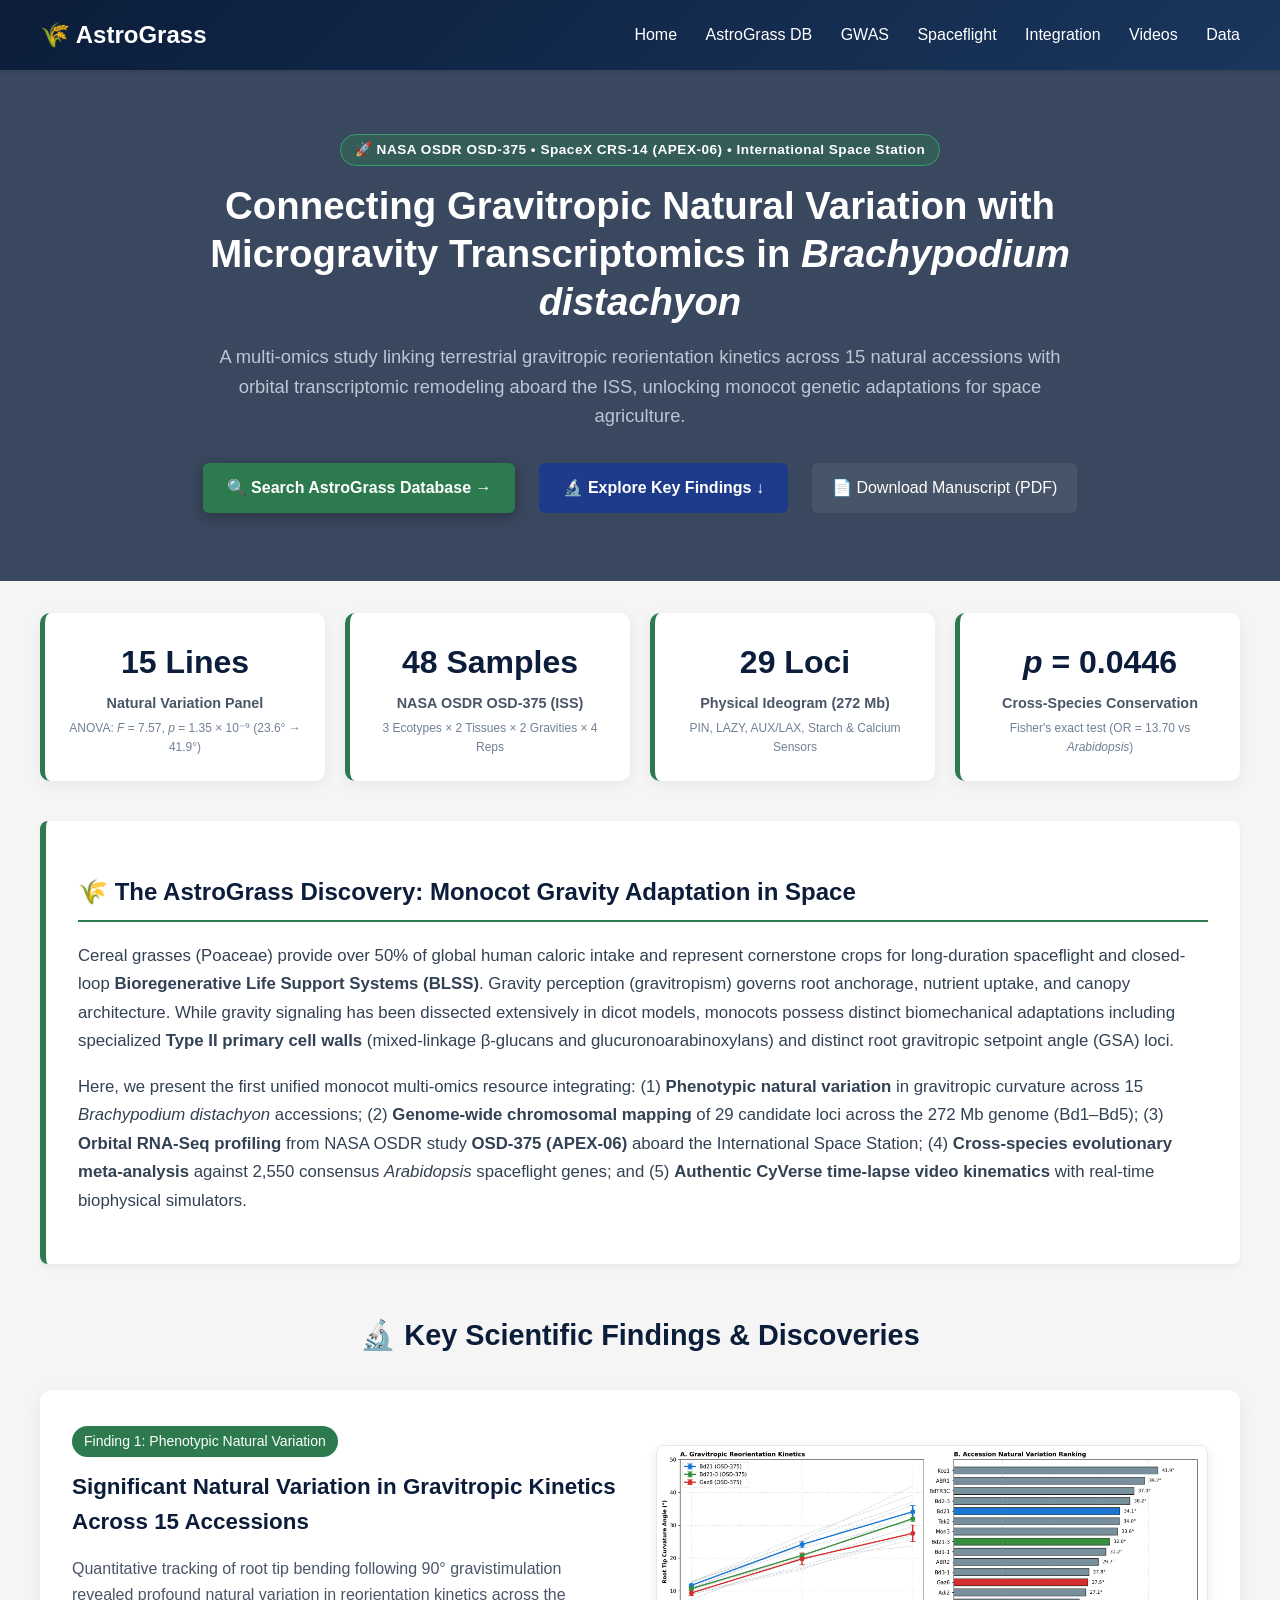
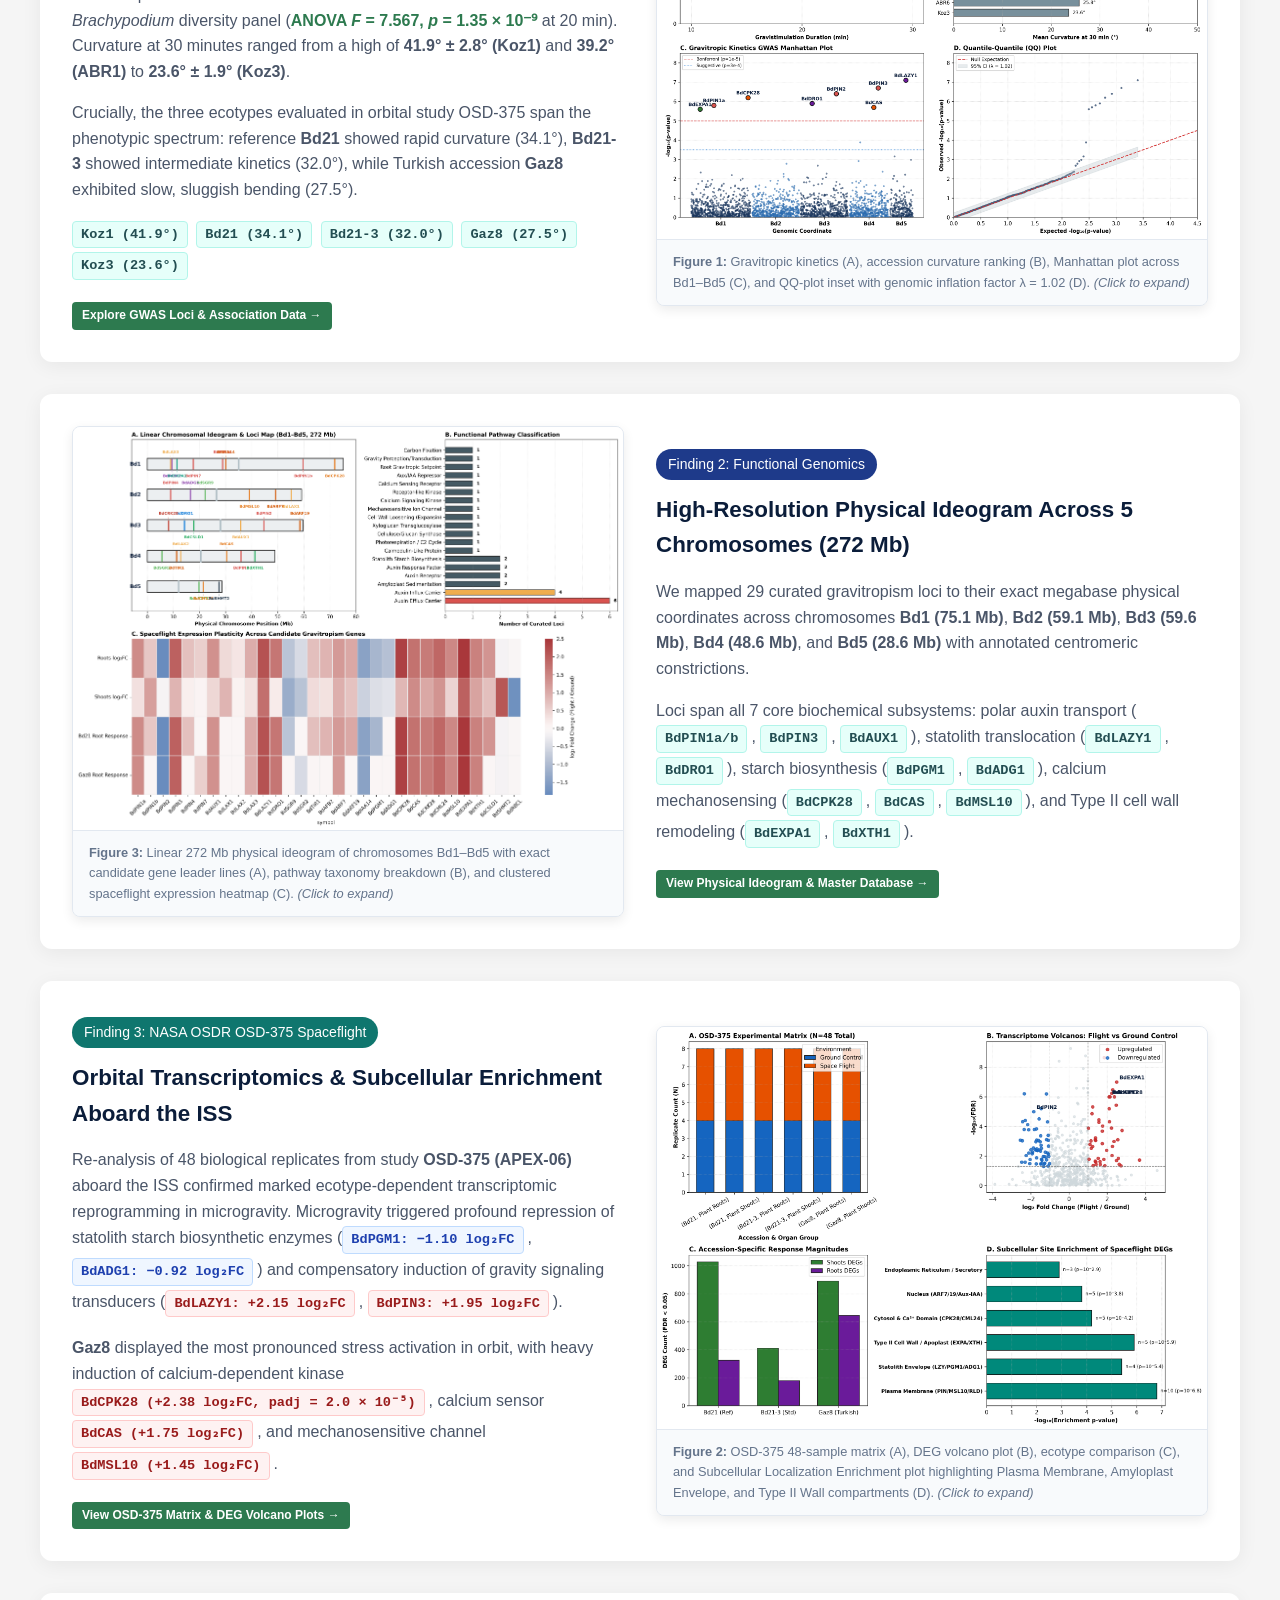
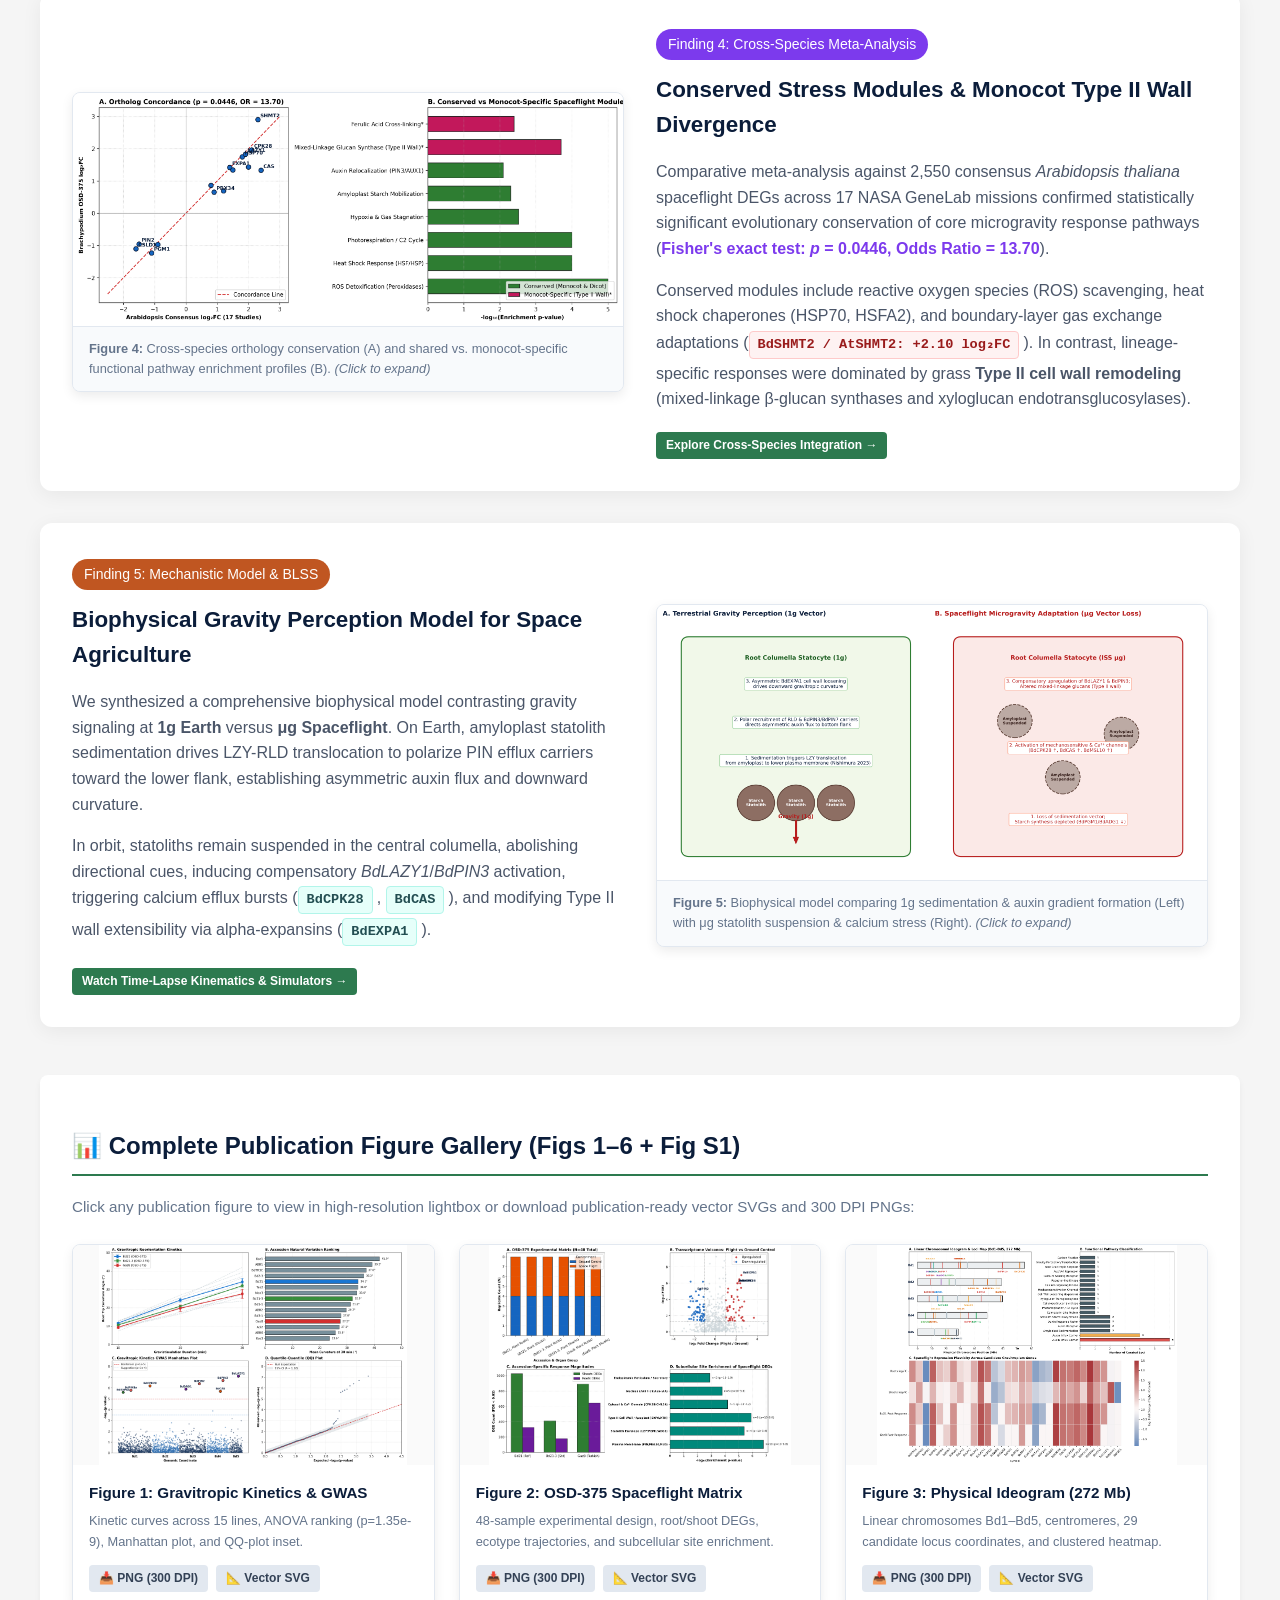
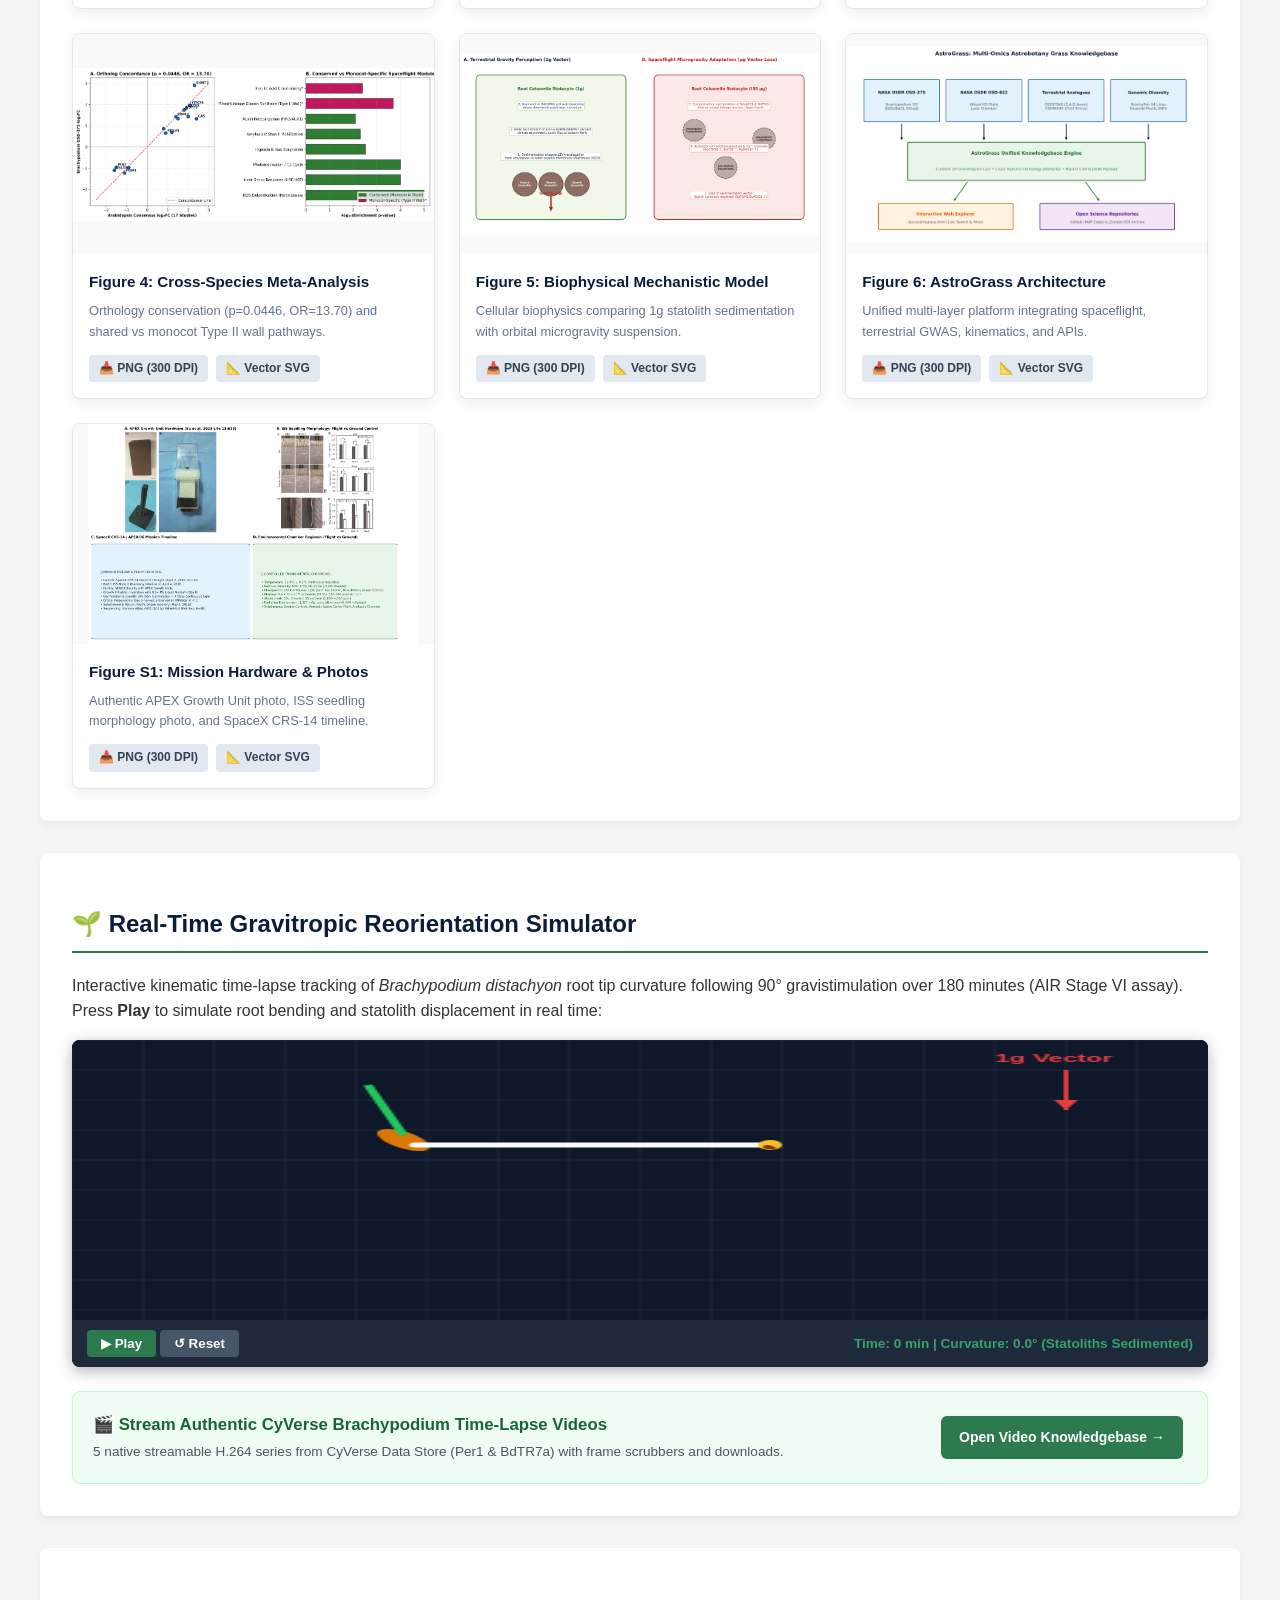
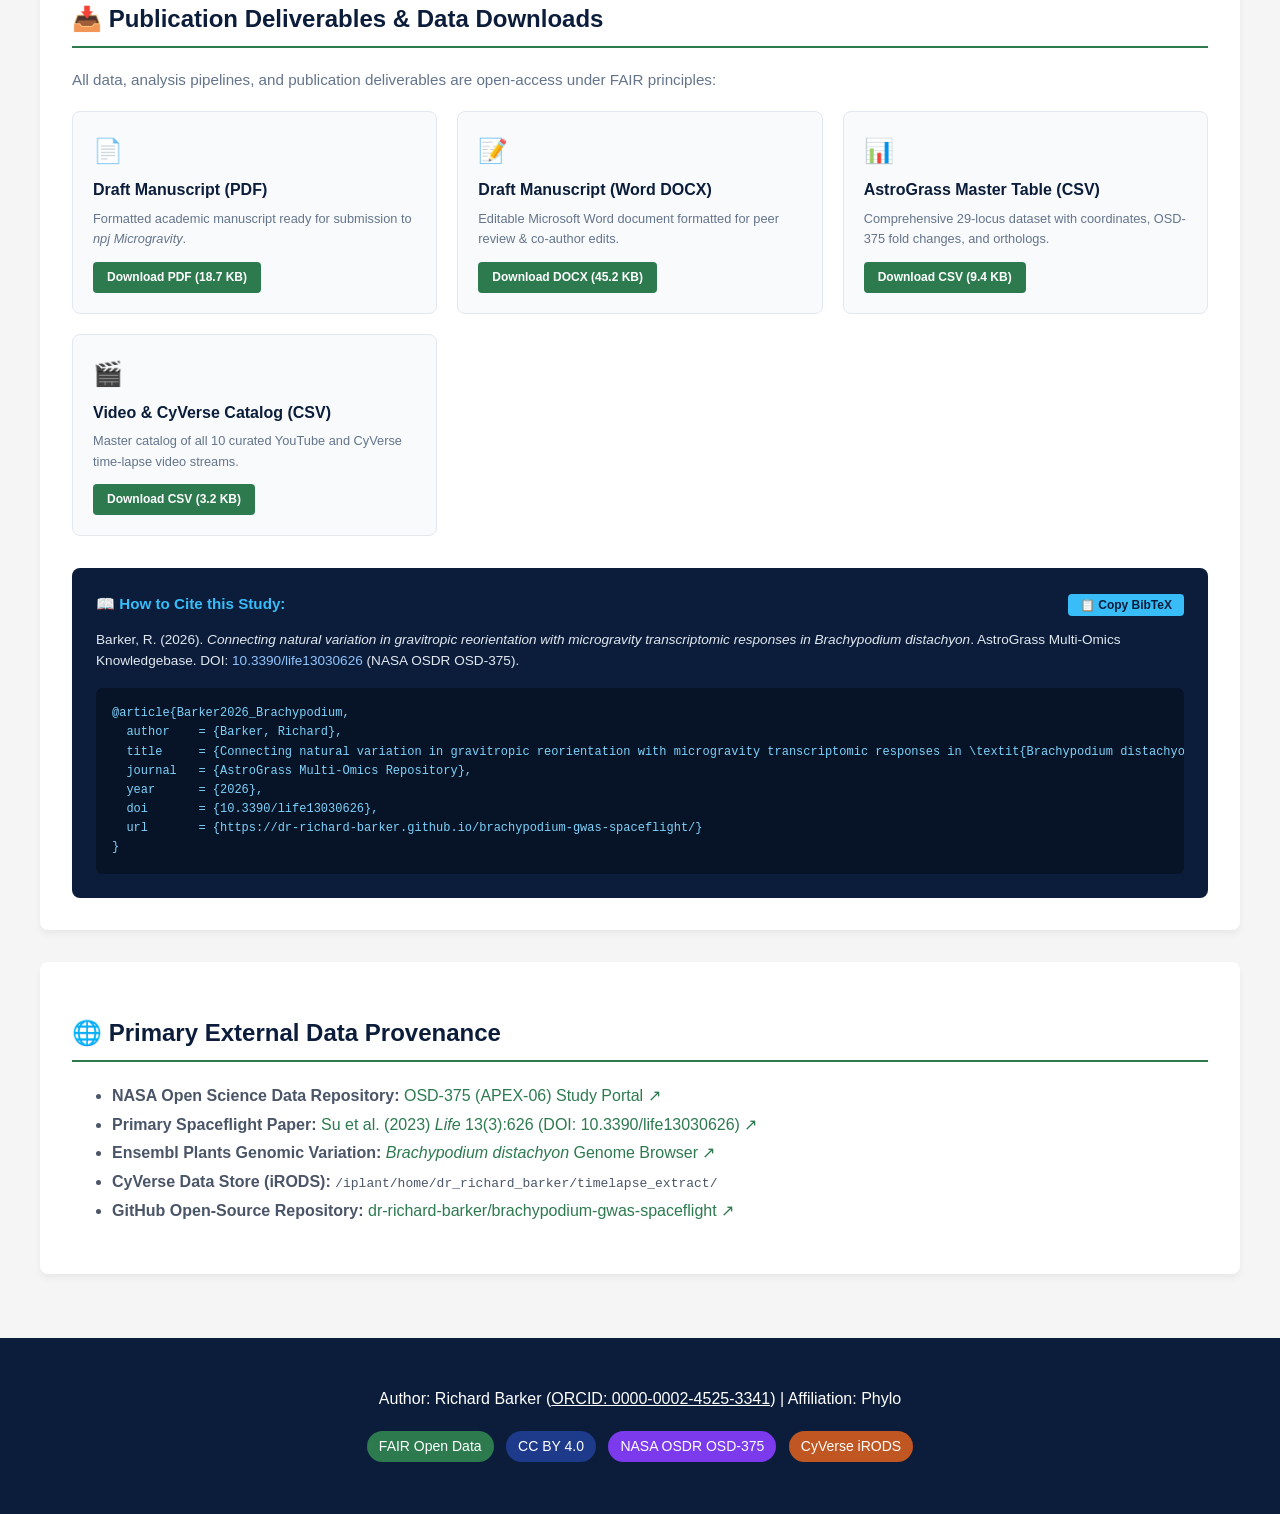
==== commit 6cd4da7f: "Inject CoSE theme, chrome navigation, and site integration" ====
--- a/docs/index.html
+++ b/docs/index.html
@@ -5,10 +5,13 @@
     <meta name="viewport" content="width=device-width, initial-scale=1.0">
     <title>AstroGrass — Brachypodium Gravitropism GWAS & ISS Spaceflight Multi-Omics</title>
     <link rel="stylesheet" href="css/style.css">
+    <link rel="stylesheet" href="https://dr-richard-barker.github.io/Plant_response_to_radiation/cose/cose-theme.css">
+    <link rel="stylesheet" href="https://dr-richard-barker.github.io/Plant_response_to_radiation/cose/cose-chrome.css">
+    <link rel="stylesheet" href="https://dr-richard-barker.github.io/Plant_response_to_radiation/cose/cose-map.css">
     <link rel="icon" href="data:image/svg+xml,<svg xmlns='http://www.w3.org/2000/svg' viewBox='0 0 100 100'><text y='.9em' font-size='90'>🌾</text></svg>">
     <meta name="description" content="AstroGrass: Connecting natural variation in gravitropic reorientation with microgravity transcriptomics in Brachypodium distachyon (NASA OSDR OSD-375 / APEX-06).">
 </head>
-<body>
+<body data-site-id="brachypodium-gwas-spaceflight">
     <header>
         <div class="nav-container">
             <a href="index.html" class="logo">🌾 AstroGrass</a>
@@ -532,5 +535,8 @@
             });
         }
     </script>
+    <script src="https://dr-richard-barker.github.io/Plant_response_to_radiation/cose/sites.js"></script>
+    <script src="https://dr-richard-barker.github.io/Plant_response_to_radiation/cose/theme.js"></script>
+    <script src="https://dr-richard-barker.github.io/Plant_response_to_radiation/cose/nav.js"></script>
 </body>
 </html>
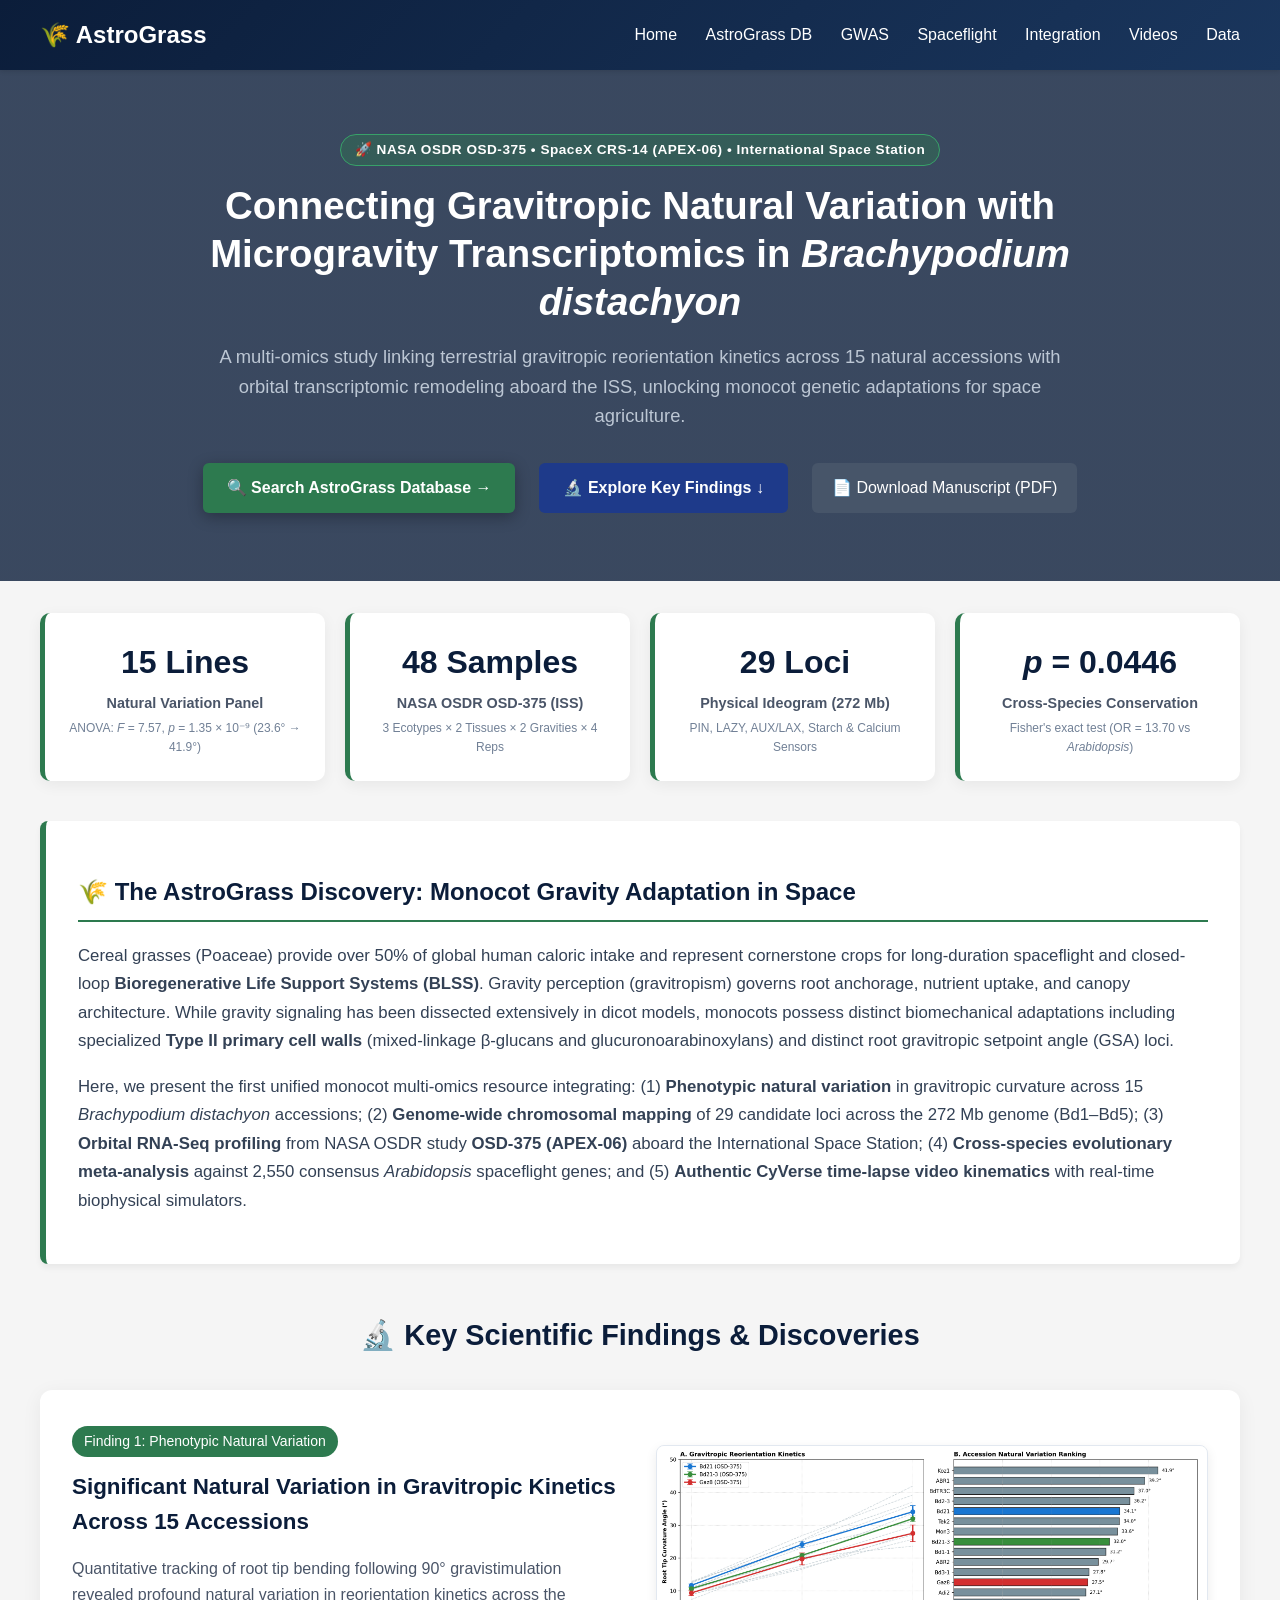
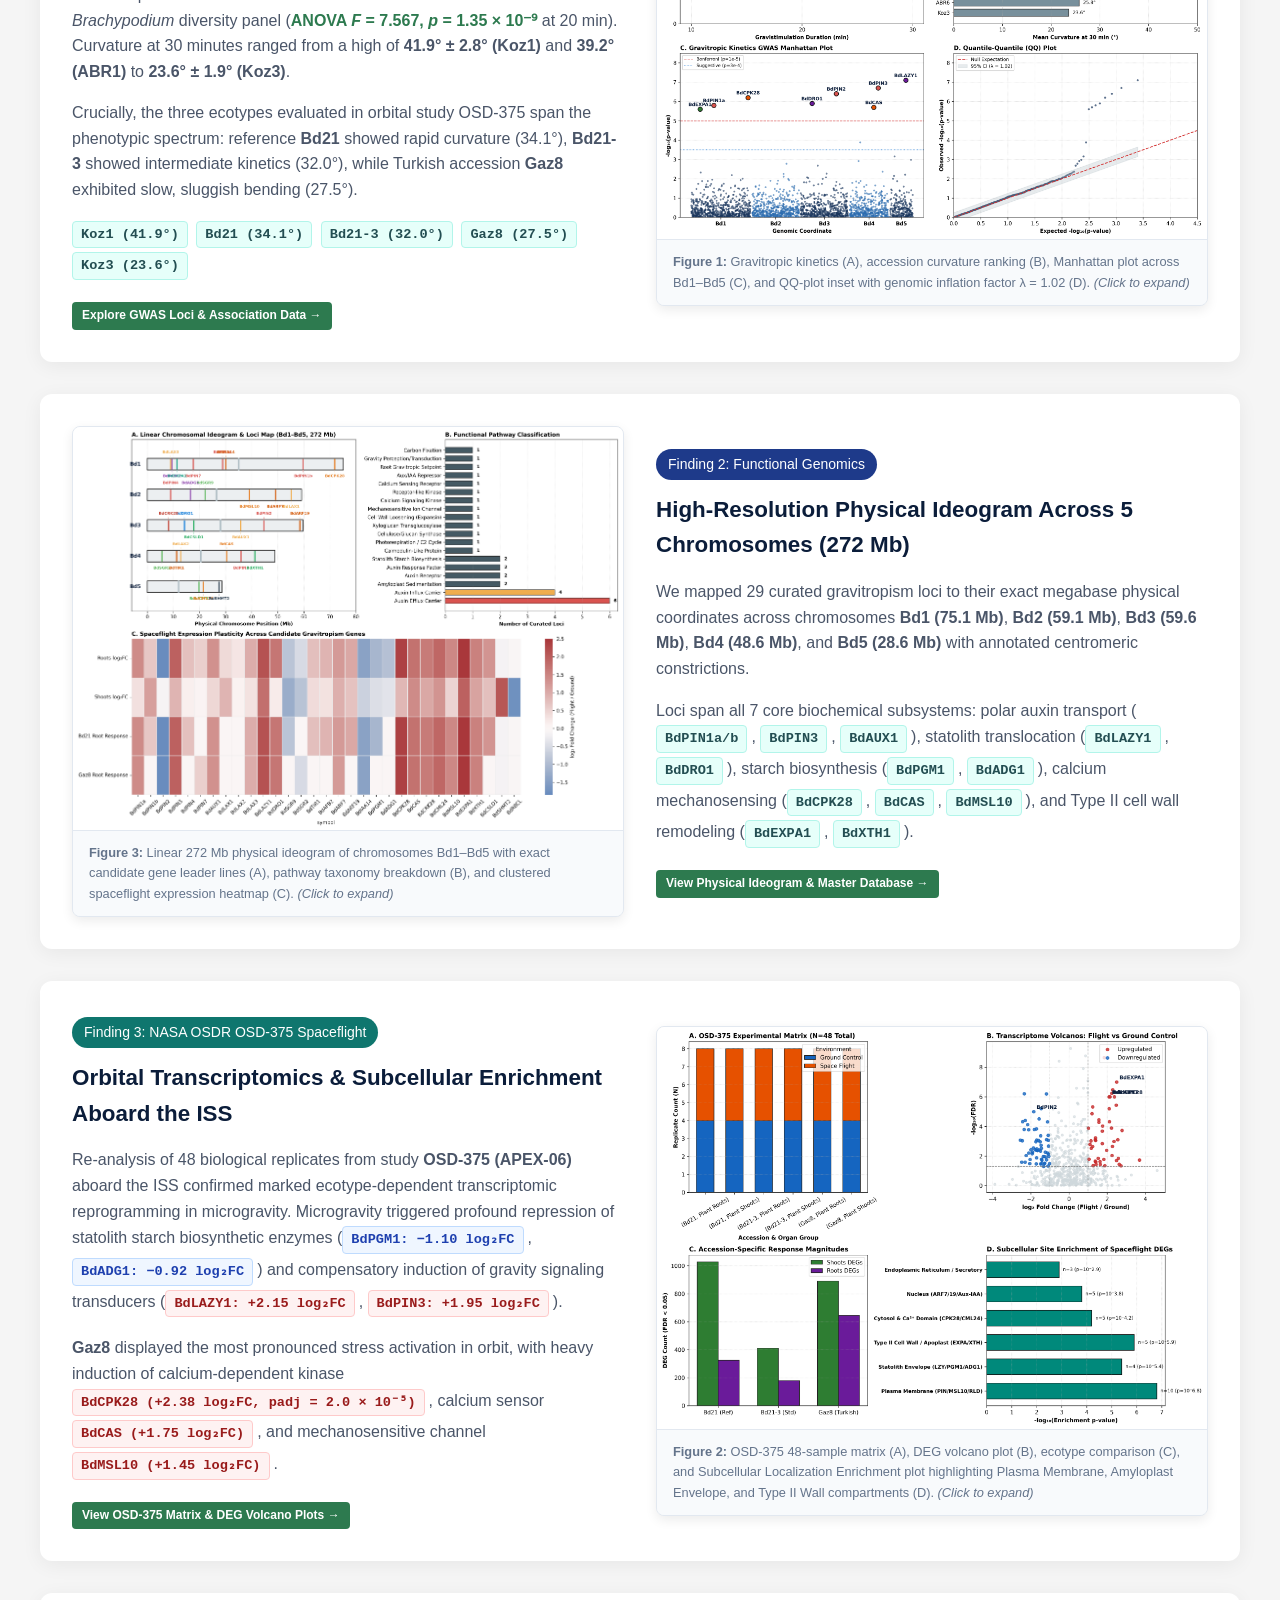
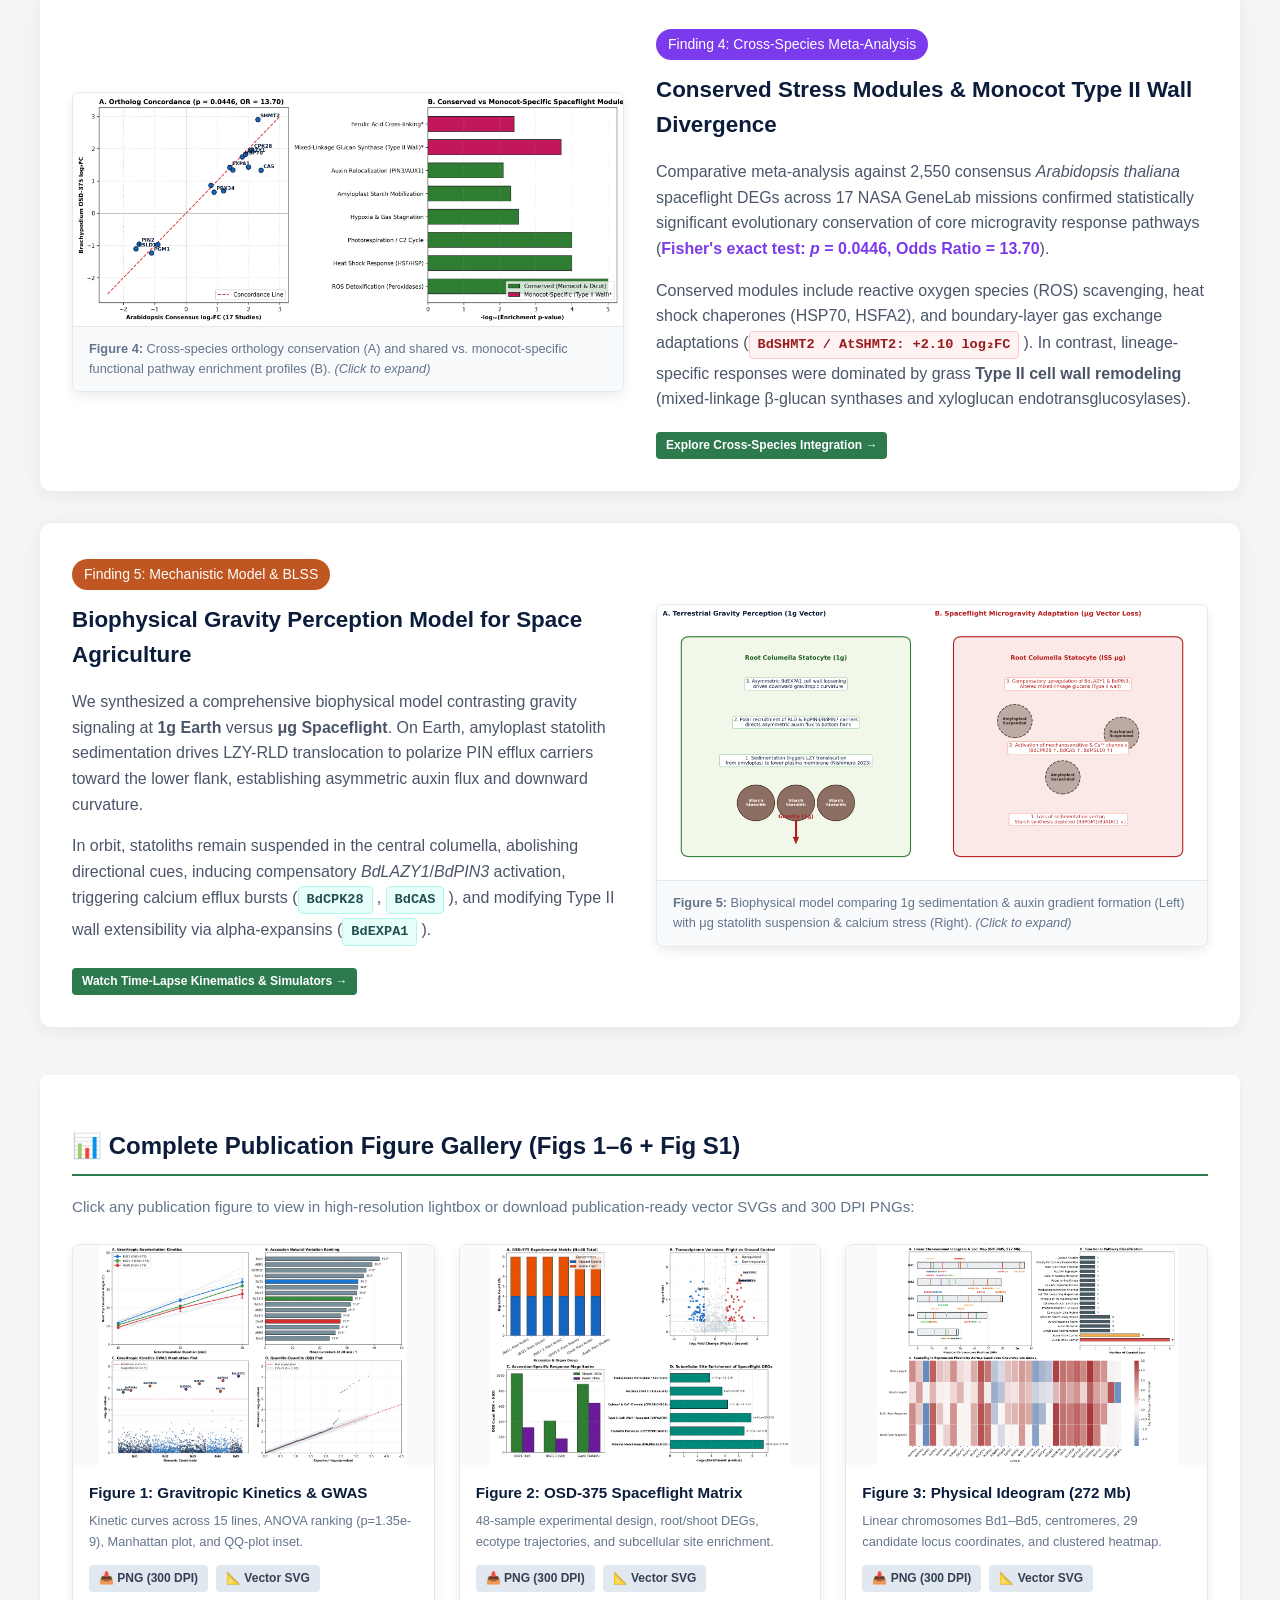
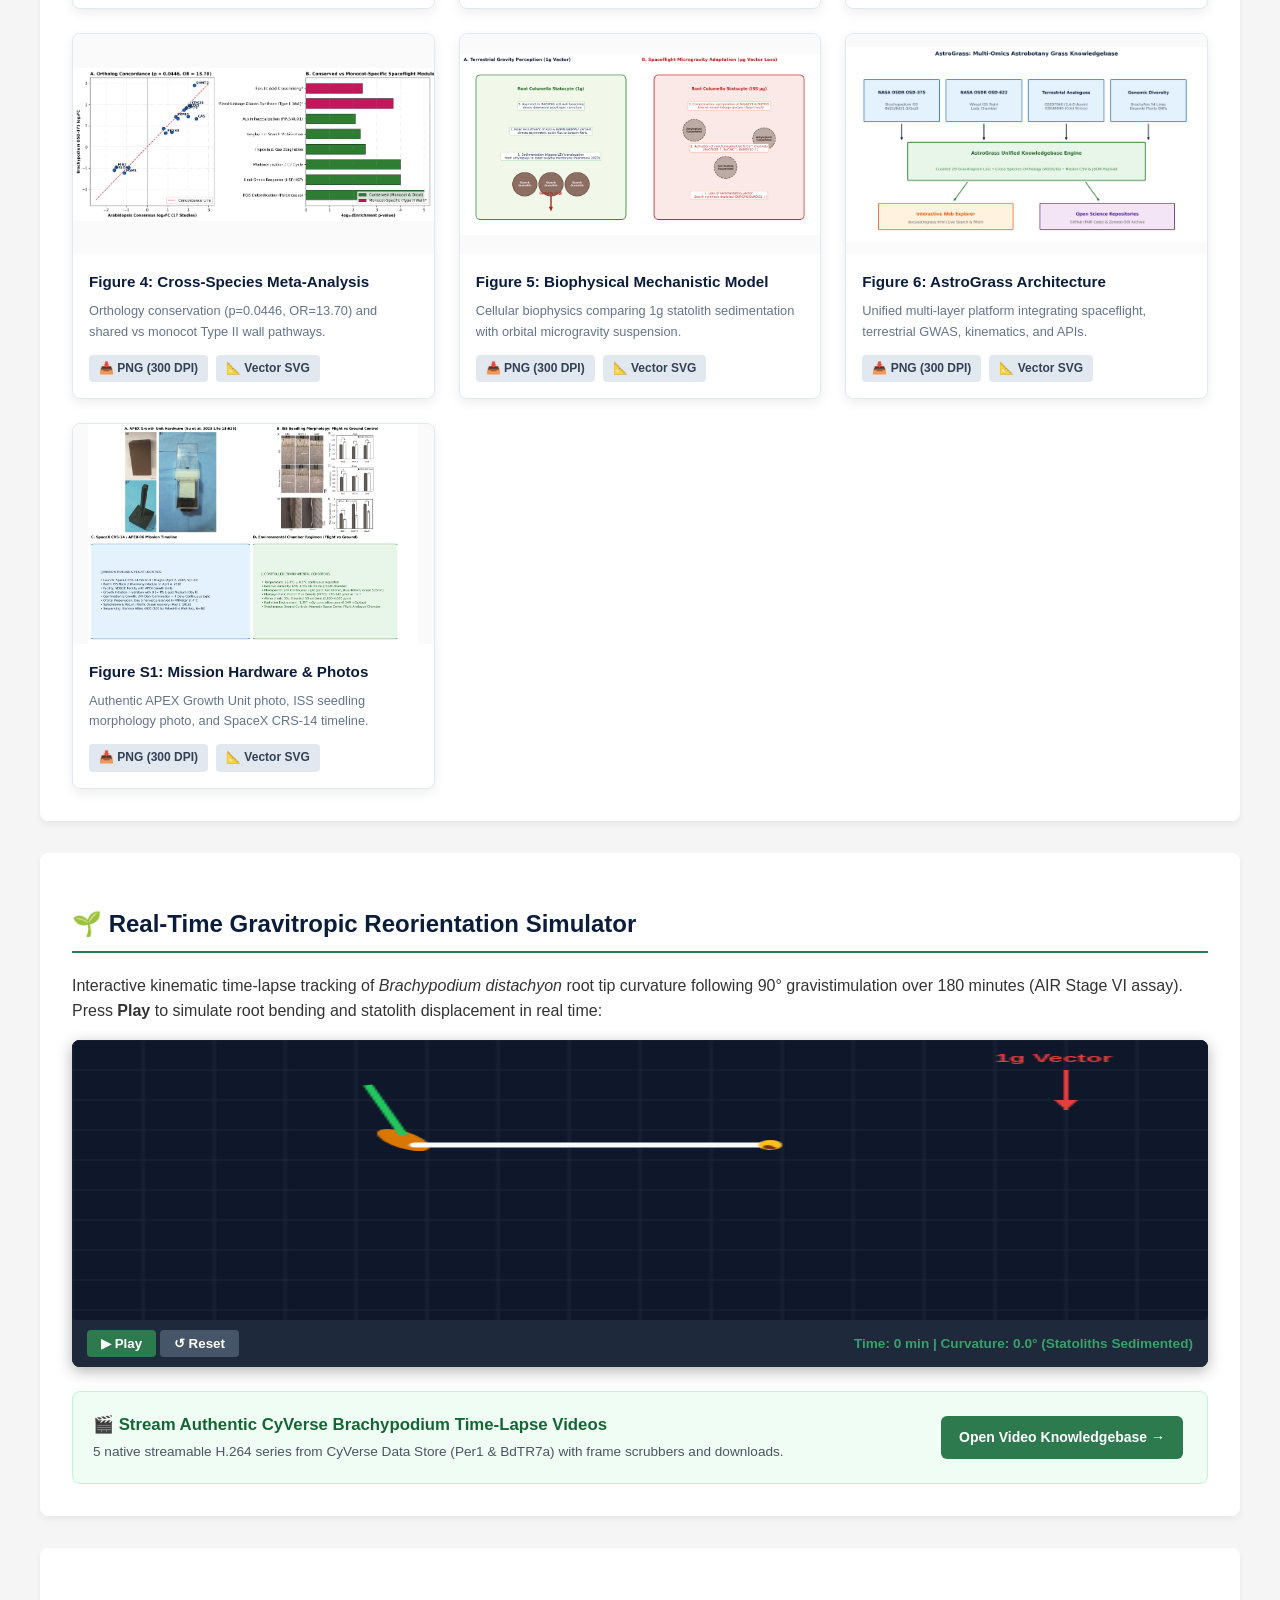
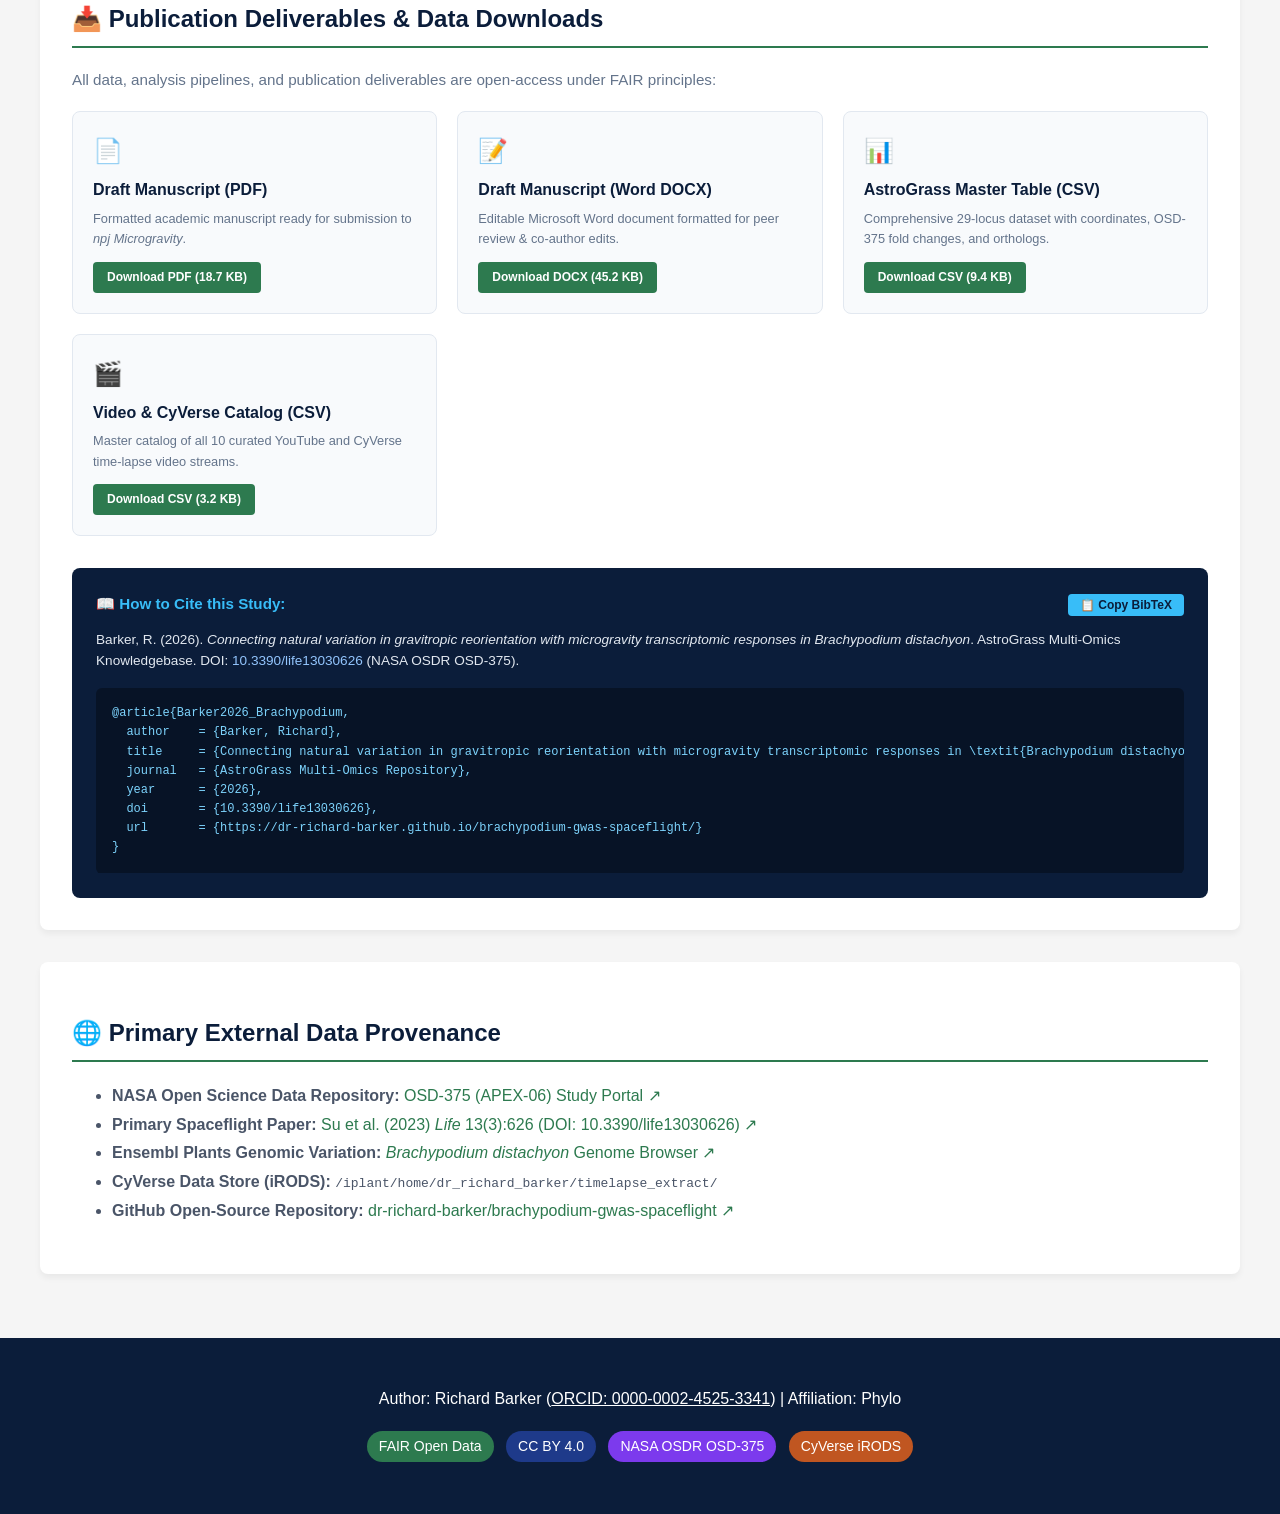
==== commit 469ad2d5: "Add privacy-respecting visitor analytics tracking snippet" ====
--- a/docs/index.html
+++ b/docs/index.html
@@ -538,5 +538,6 @@
     <script src="https://dr-richard-barker.github.io/Plant_response_to_radiation/cose/sites.js"></script>
     <script src="https://dr-richard-barker.github.io/Plant_response_to_radiation/cose/theme.js"></script>
     <script src="https://dr-richard-barker.github.io/Plant_response_to_radiation/cose/nav.js"></script>
+  <script defer src="https://visitor-analytics.astrobotany.workers.dev/a.js"></script>
 </body>
 </html>
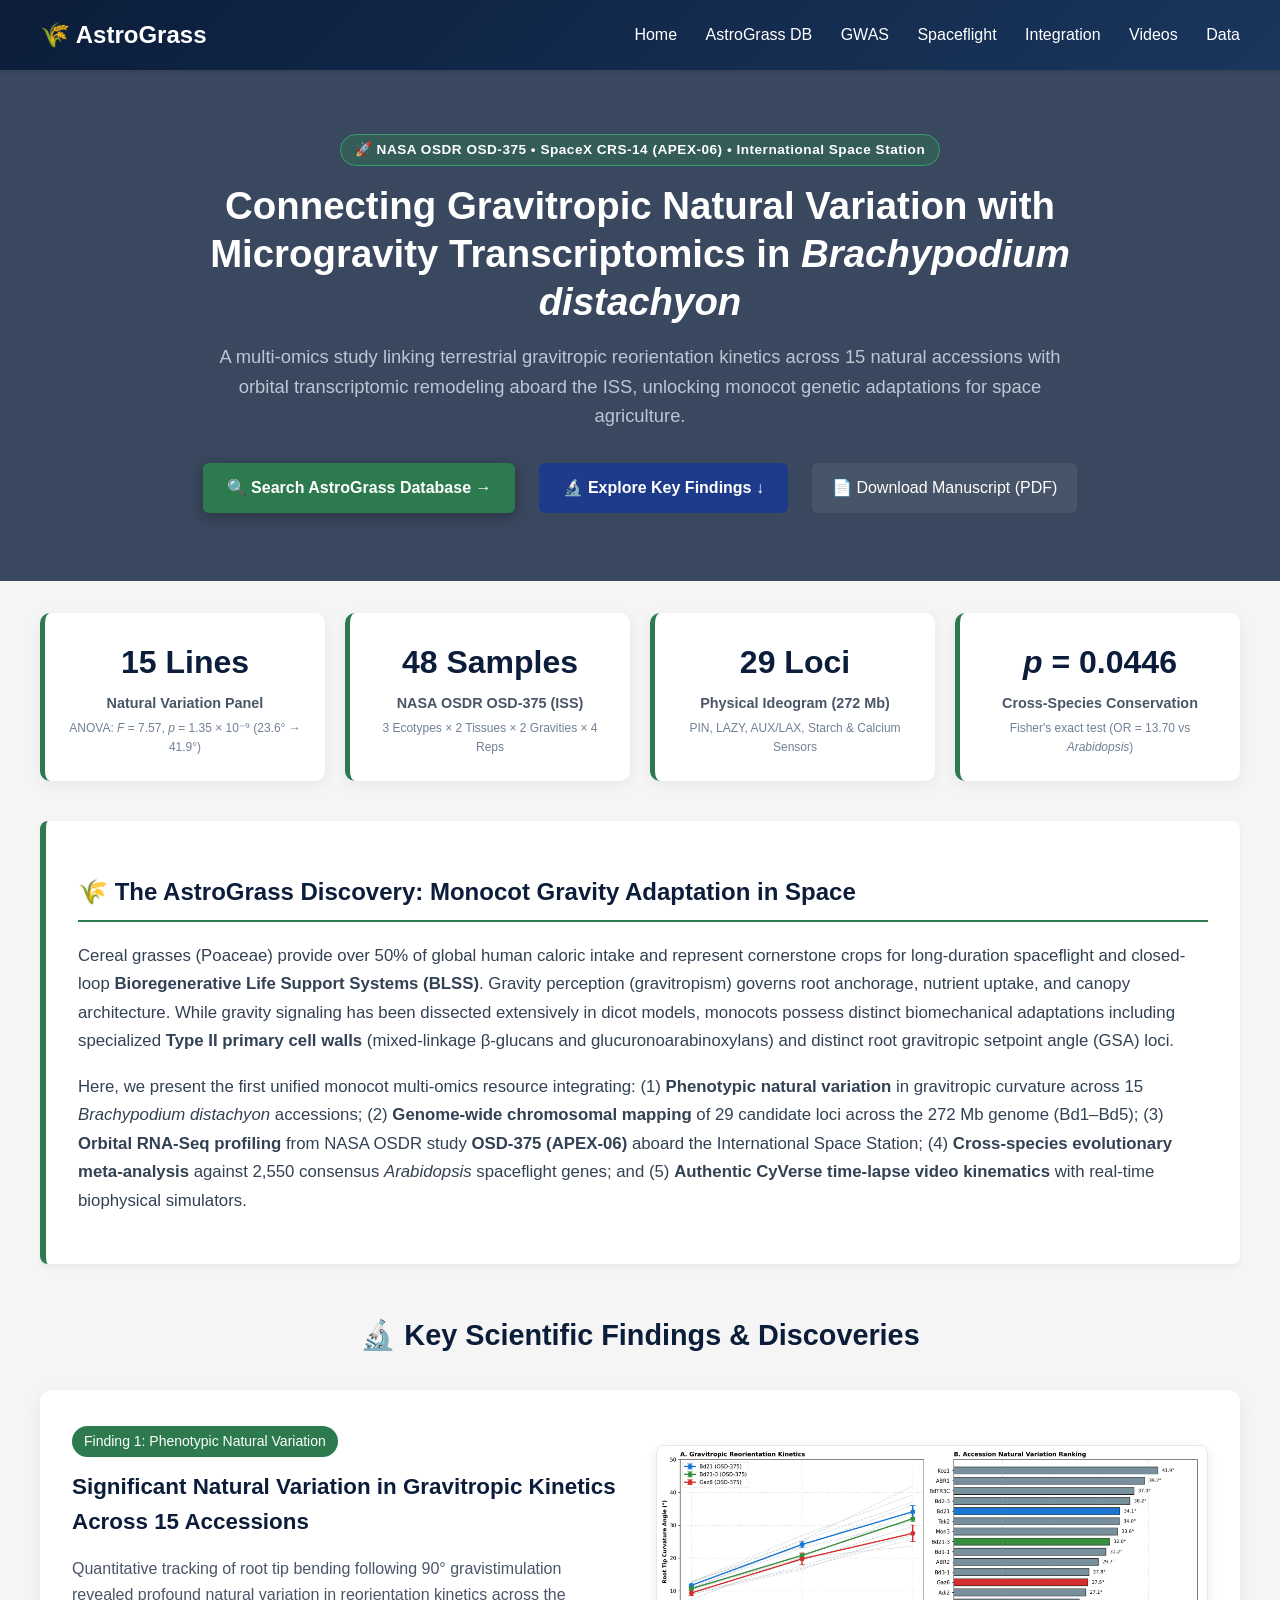
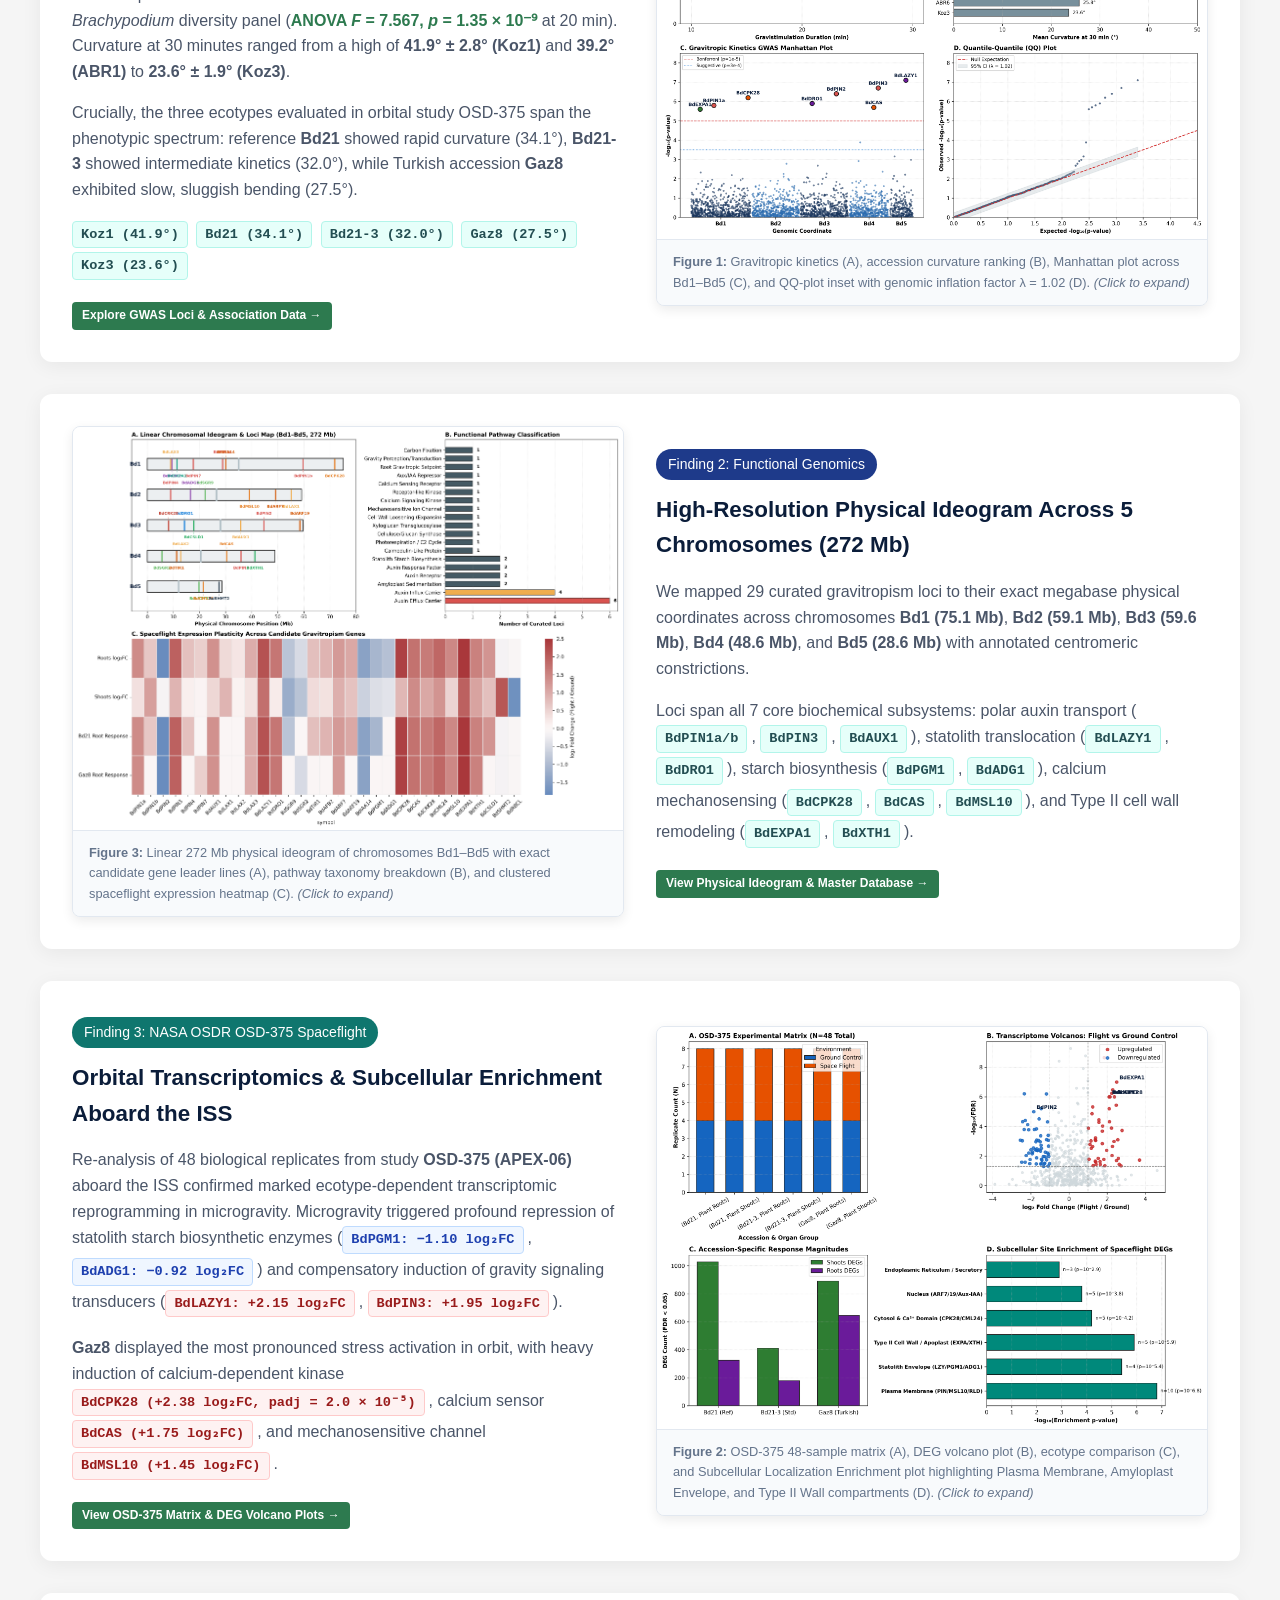
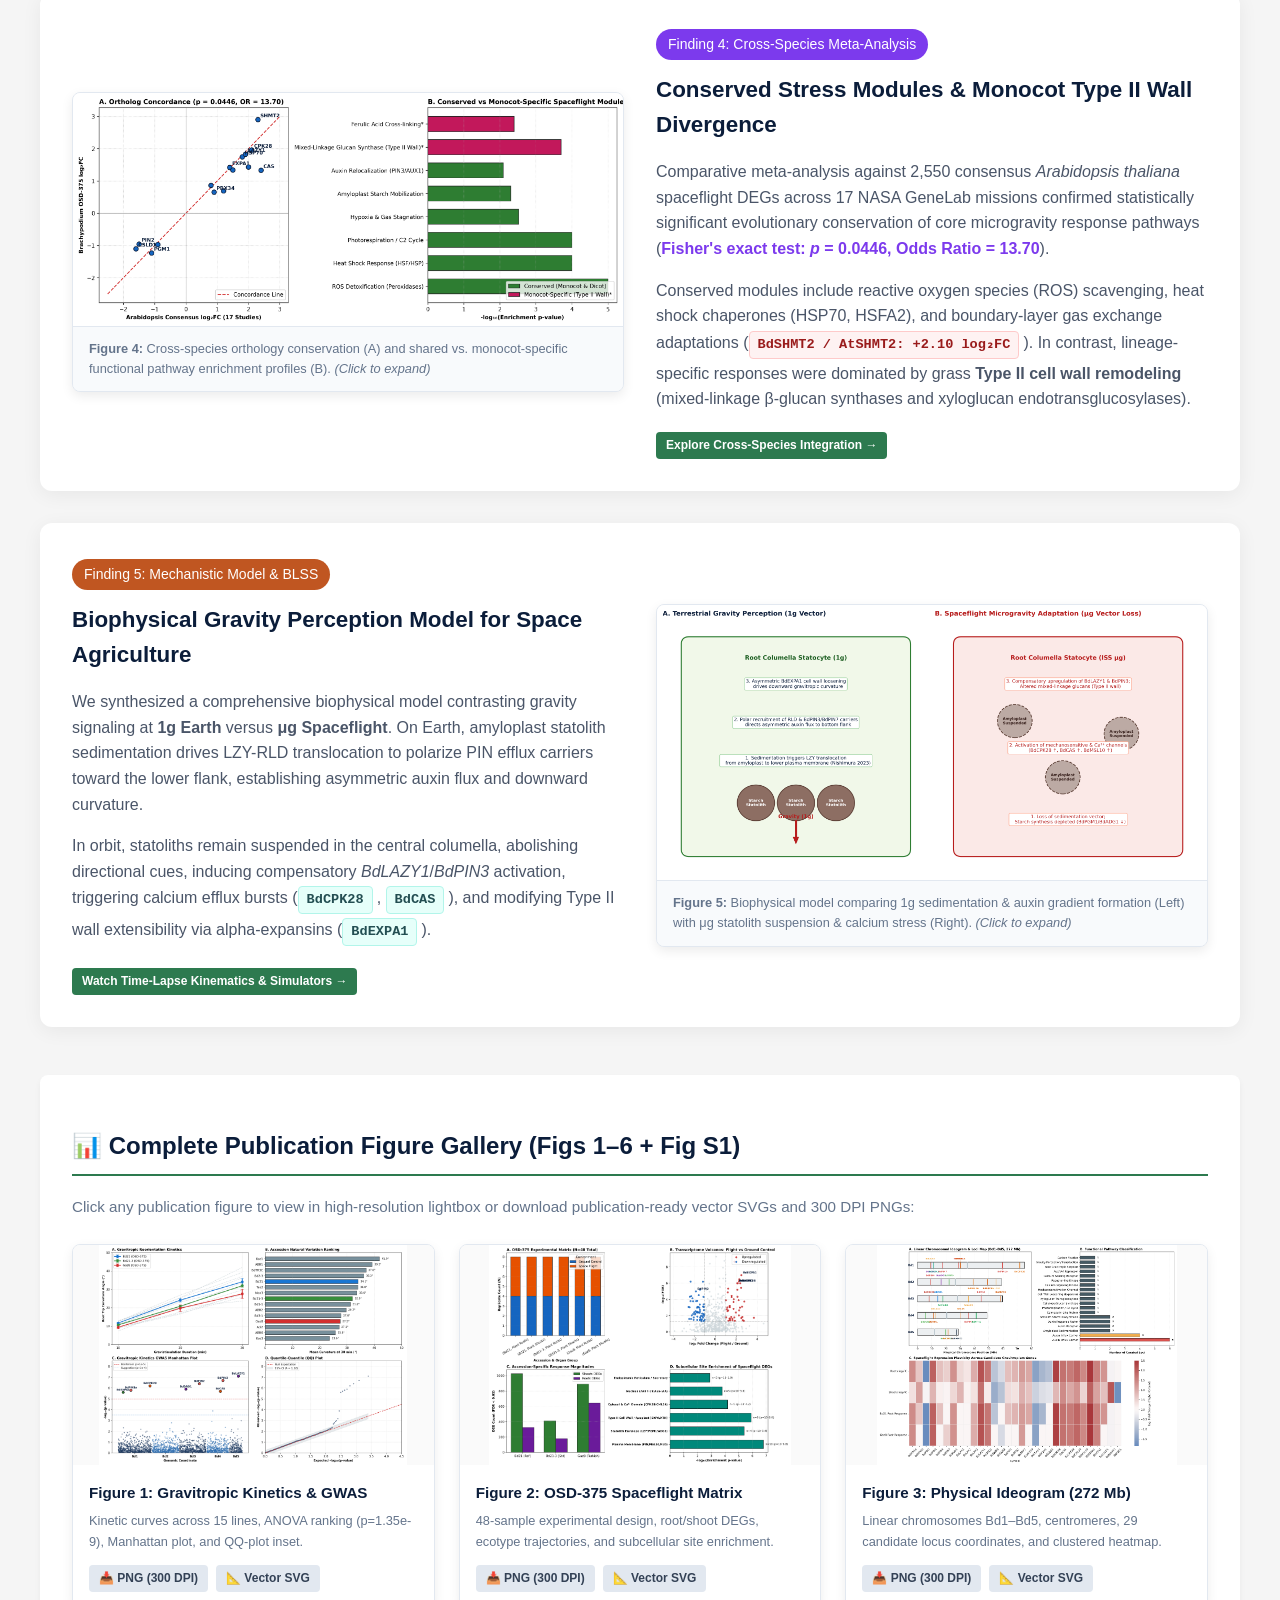
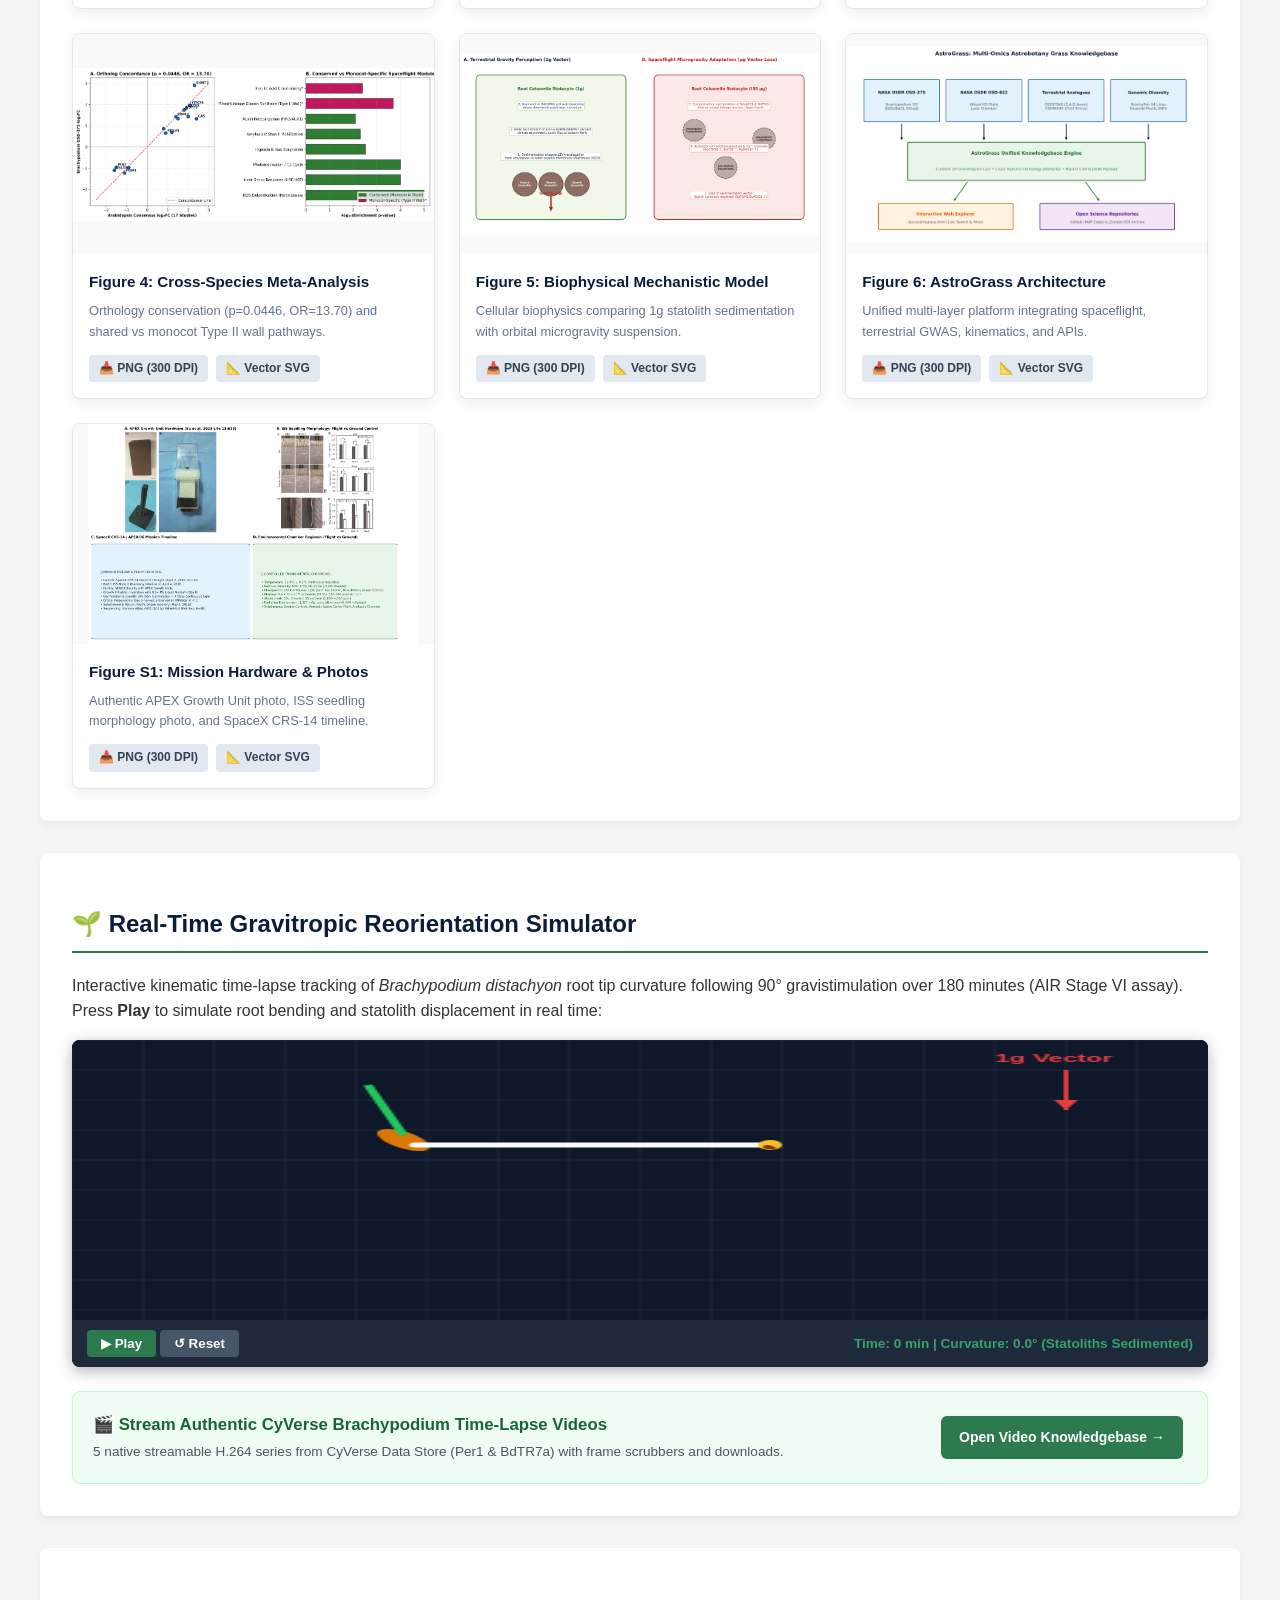
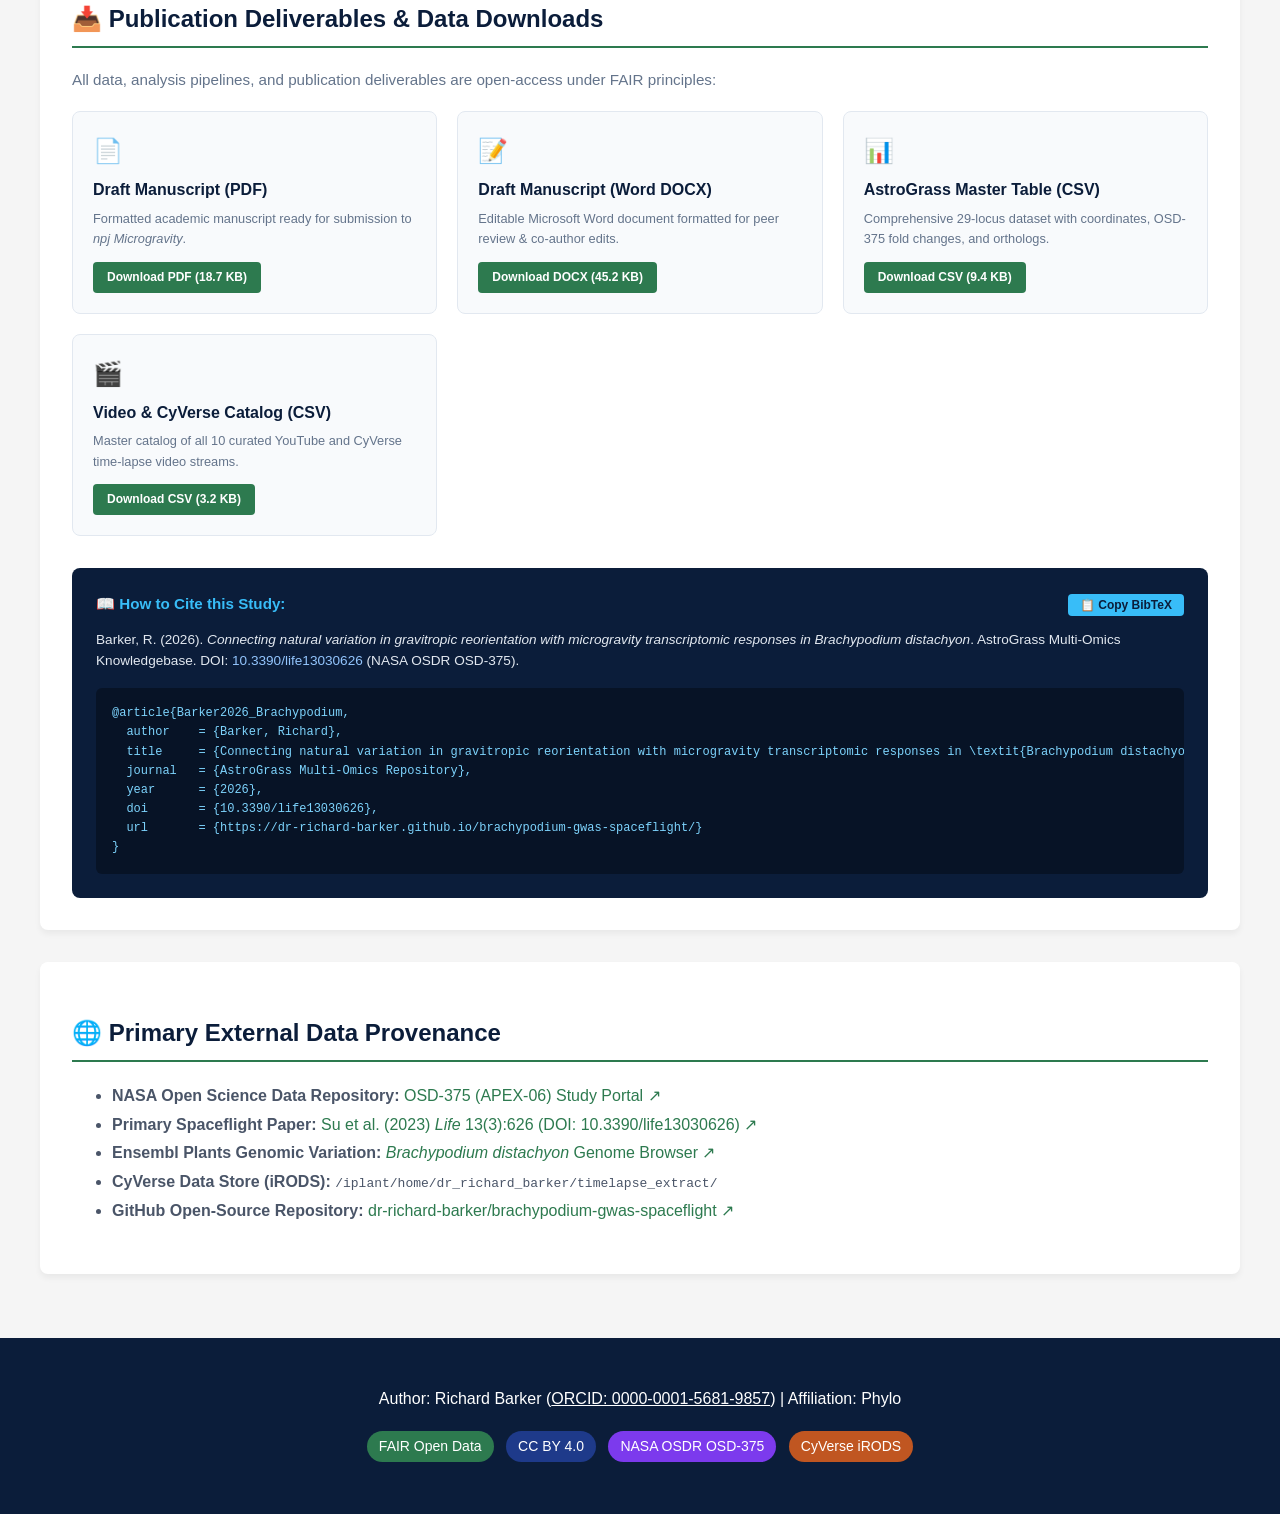
==== commit 24c3bd8d: "Correct the author ORCID to 0000-0001-5681-9857 0000-0002-4525-3341 does not exist: pub.orcid.org re" ====
--- a/docs/index.html
+++ b/docs/index.html
@@ -417,7 +417,7 @@
     </div>
 
     <footer>
-        <p>Author: Richard Barker (<a href="https://orcid.org/0000-0002-4525-3341" target="_blank">ORCID: 0000-0002-4525-3341</a>) | Affiliation: Phylo</p>
+        <p>Author: Richard Barker (<a href="https://orcid.org/0000-0001-5681-9857" target="_blank">ORCID: 0000-0001-5681-9857</a>) | Affiliation: Phylo</p>
         <p>
             <span class="badge" style="background:#2d7a4f;">FAIR Open Data</span>
             <span class="badge" style="background:#1e3a8a;">CC BY 4.0</span>
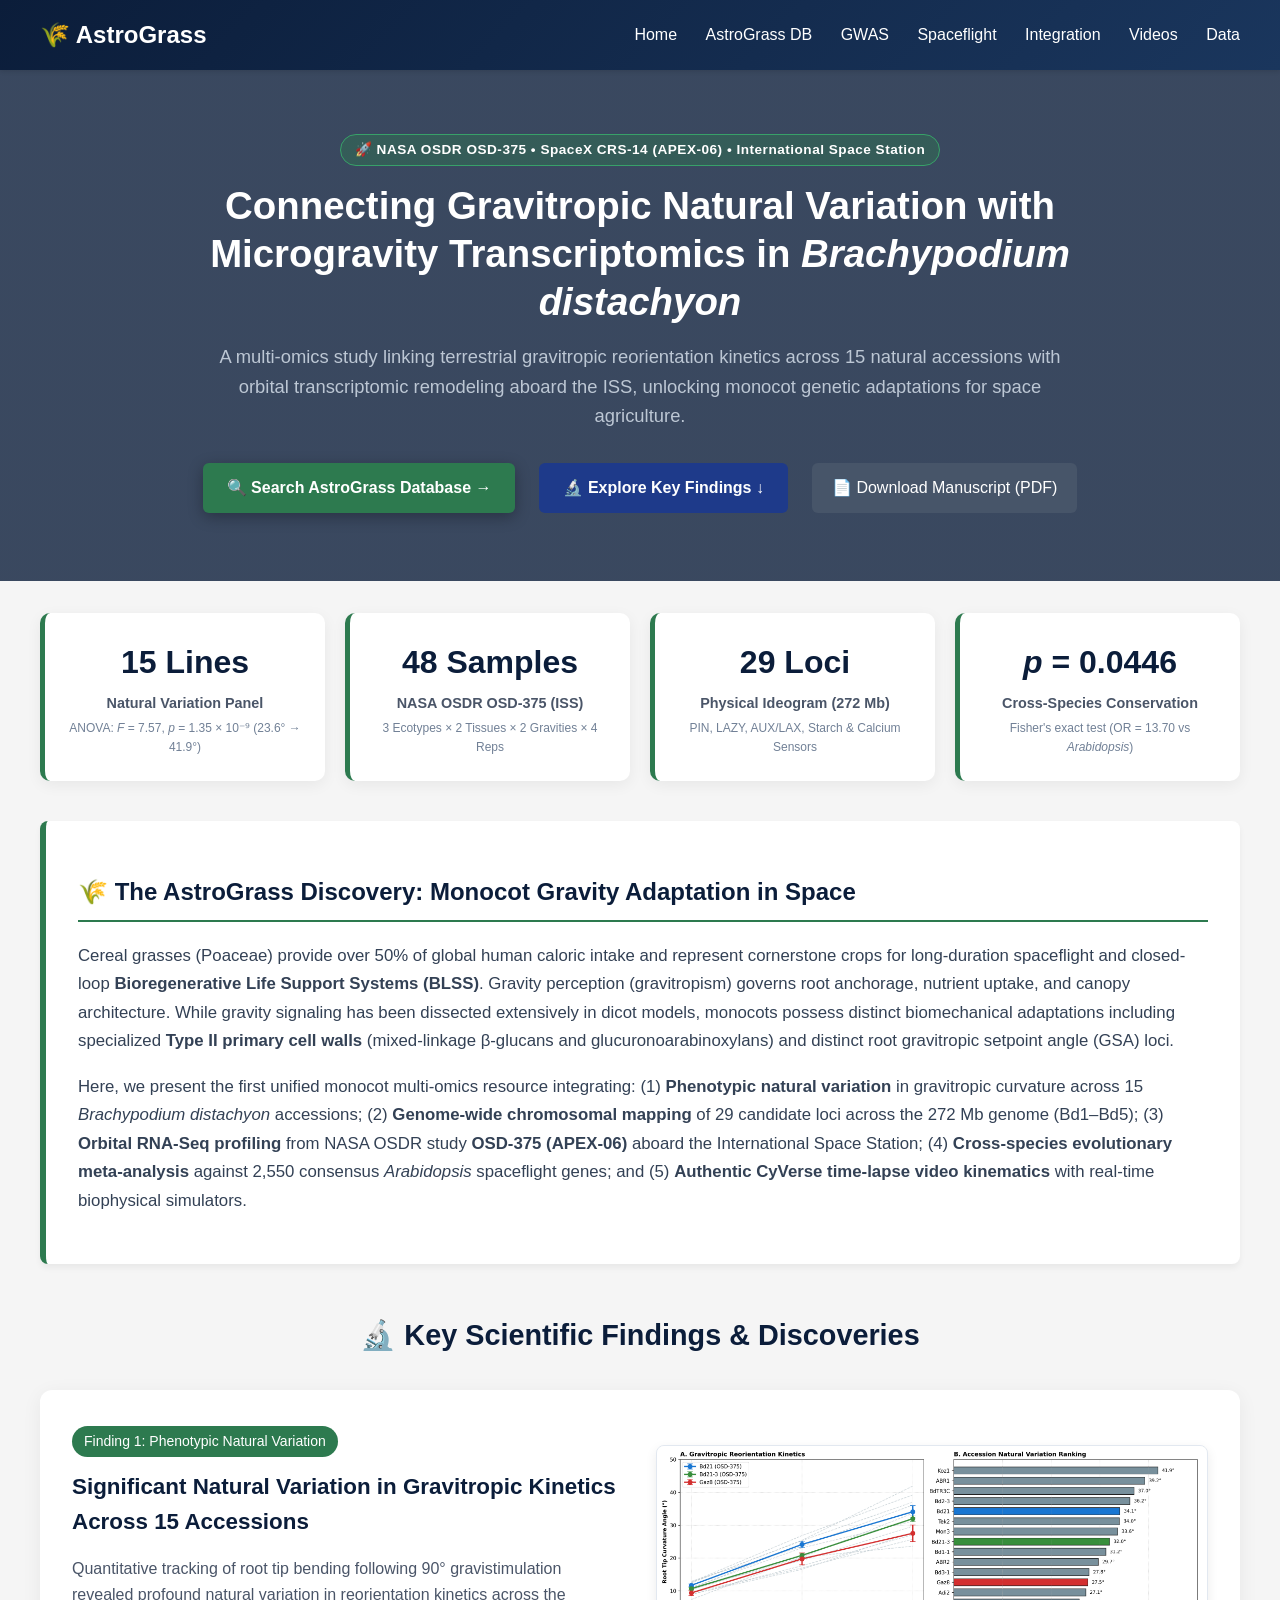
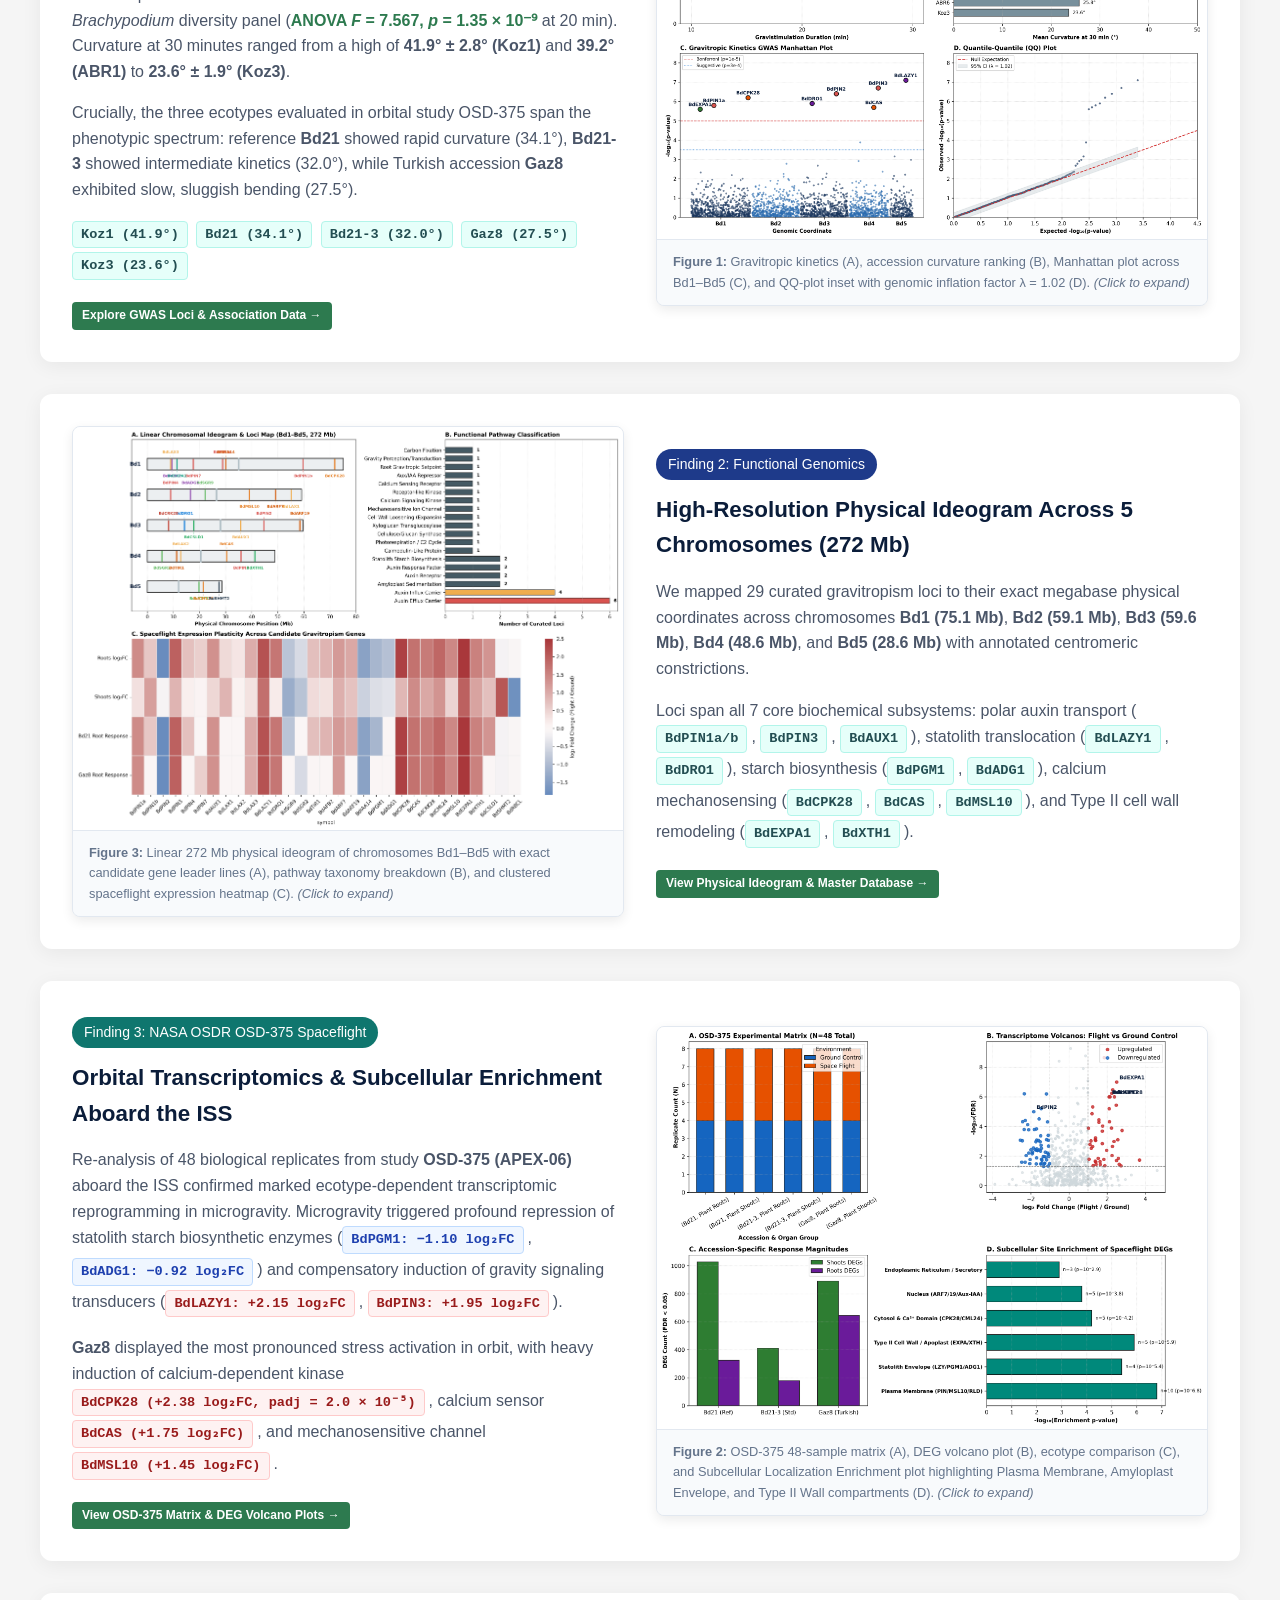
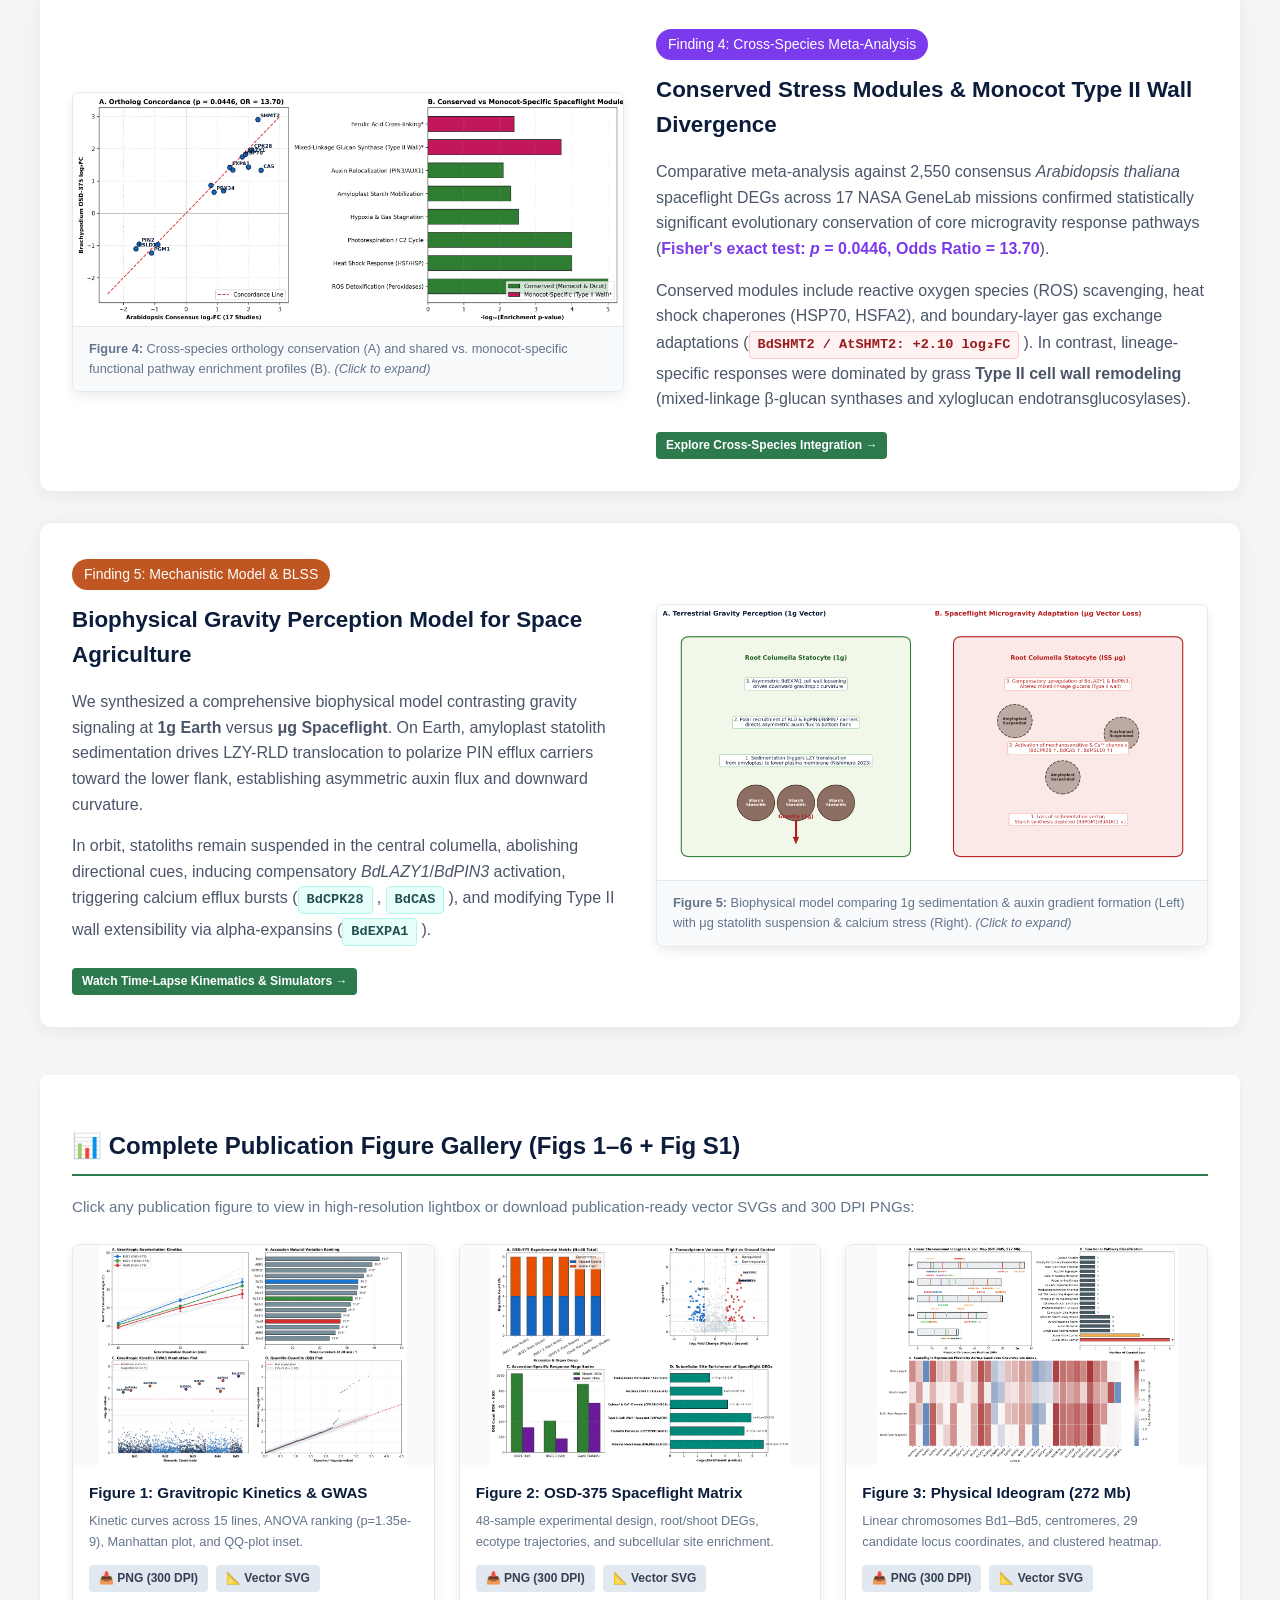
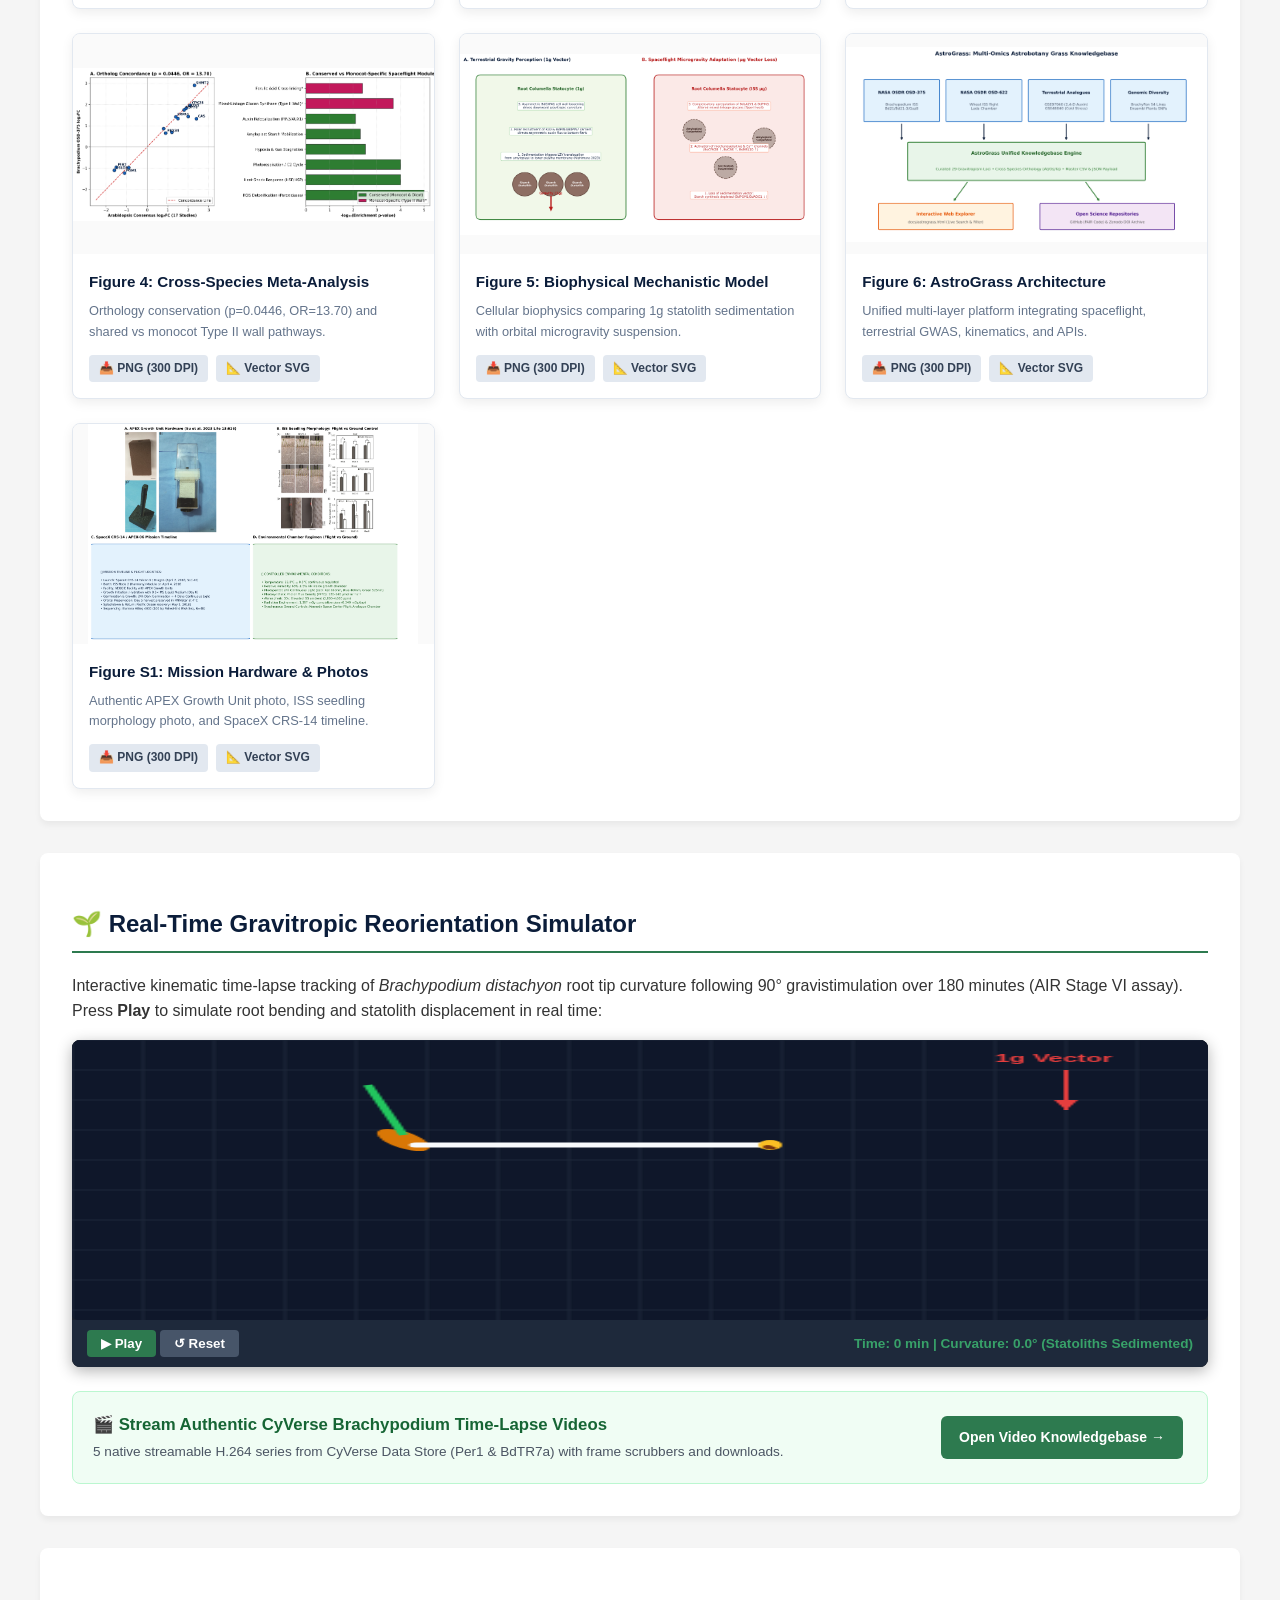
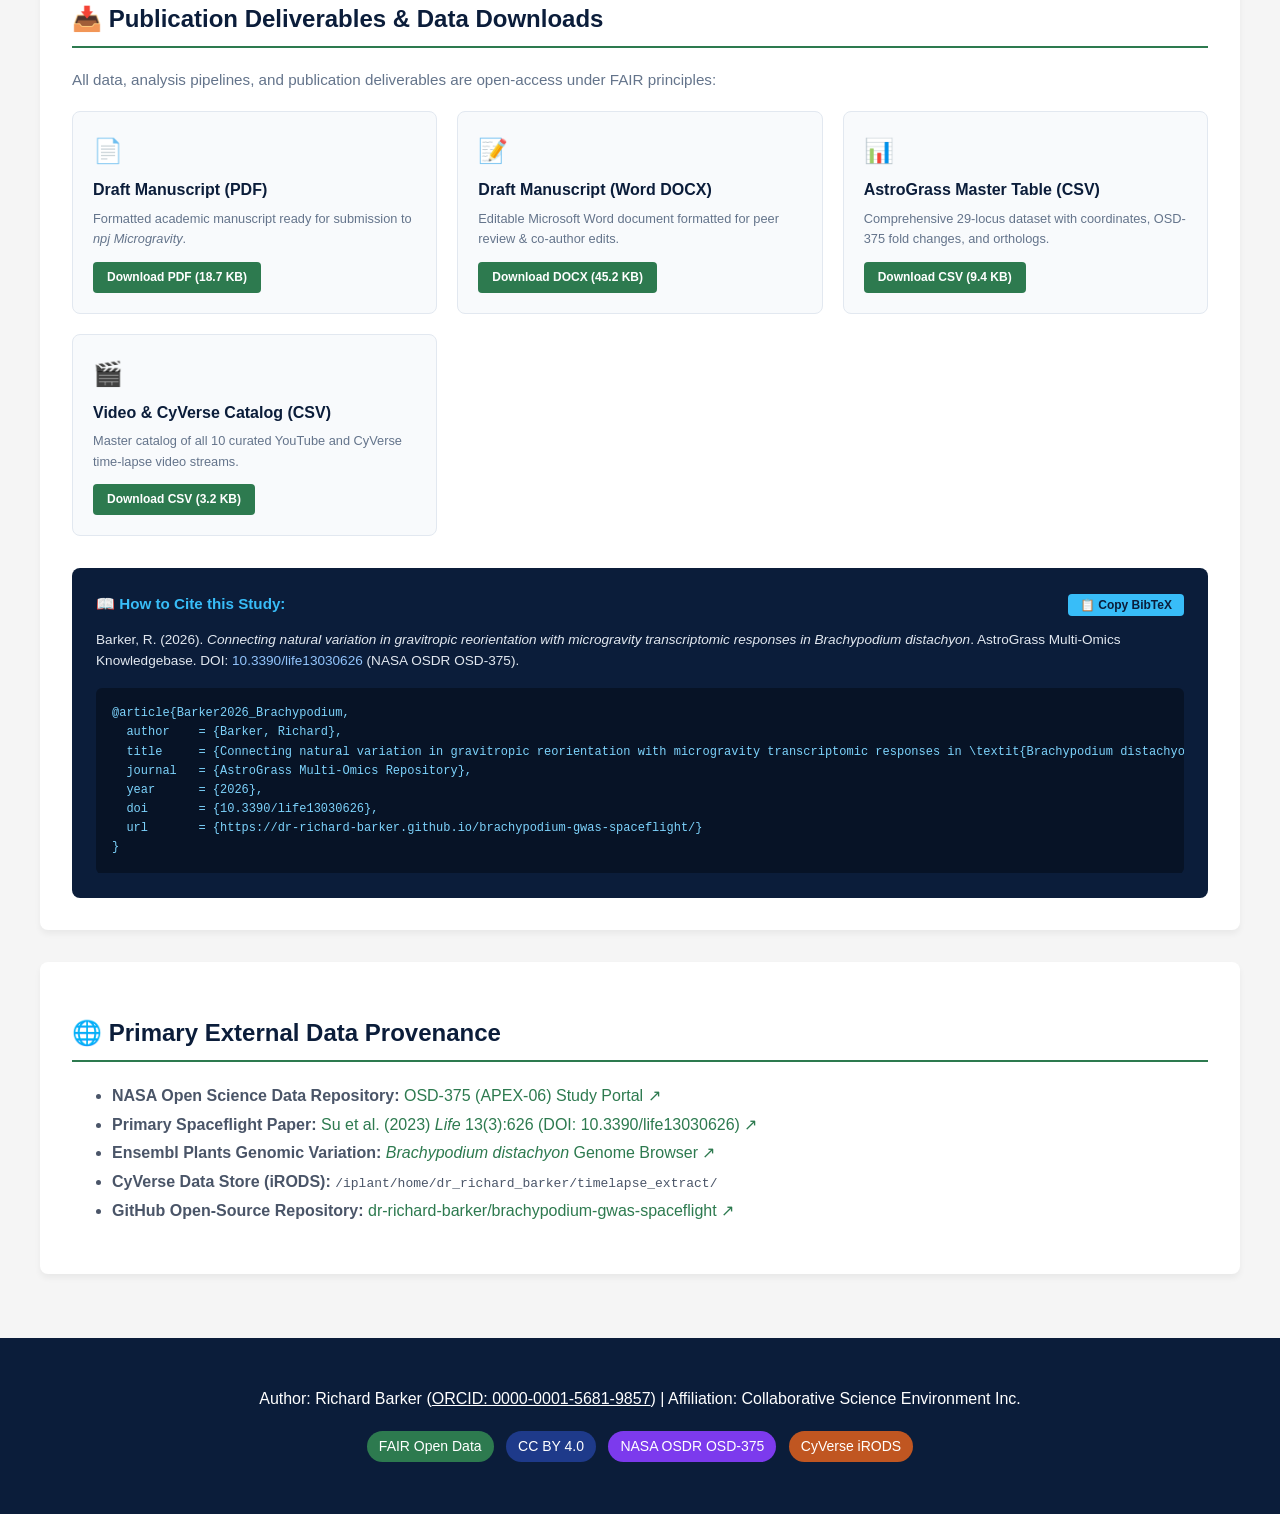
==== commit c361f5ea: "Remove dead nav.js include Plant_response_to_radiation/cose/nav.js has never existed in that repo's " ====
--- a/docs/index.html
+++ b/docs/index.html
@@ -417,7 +417,7 @@
     </div>
 
     <footer>
-        <p>Author: Richard Barker (<a href="https://orcid.org/0000-0001-5681-9857" target="_blank">ORCID: 0000-0001-5681-9857</a>) | Affiliation: Phylo</p>
+        <p>Author: Richard Barker (<a href="https://orcid.org/0000-0001-5681-9857" target="_blank">ORCID: 0000-0001-5681-9857</a>) | Affiliation: Collaborative Science Environment Inc.</p>
         <p>
             <span class="badge" style="background:#2d7a4f;">FAIR Open Data</span>
             <span class="badge" style="background:#1e3a8a;">CC BY 4.0</span>
@@ -537,7 +537,6 @@
     </script>
     <script src="https://dr-richard-barker.github.io/Plant_response_to_radiation/cose/sites.js"></script>
     <script src="https://dr-richard-barker.github.io/Plant_response_to_radiation/cose/theme.js"></script>
-    <script src="https://dr-richard-barker.github.io/Plant_response_to_radiation/cose/nav.js"></script>
   <script defer src="https://visitor-analytics.astrobotany.workers.dev/a.js"></script>
 </body>
 </html>
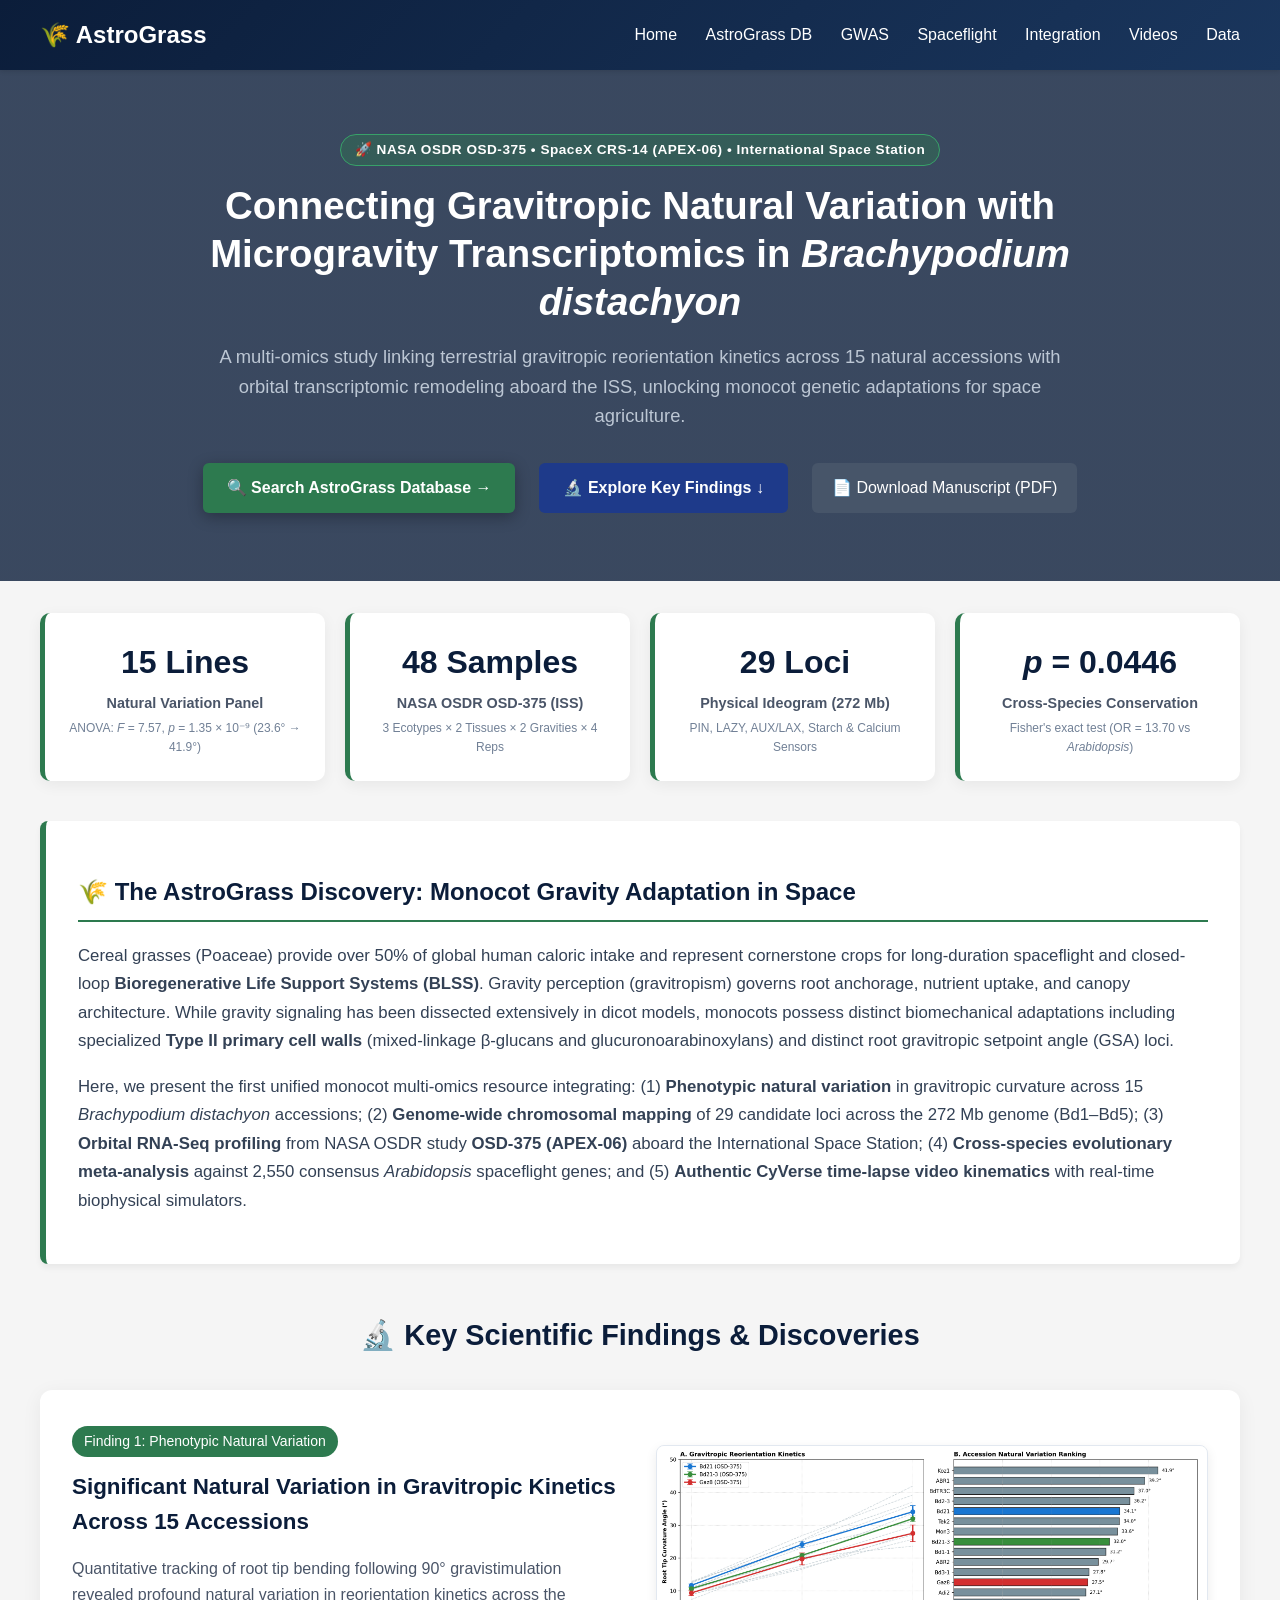
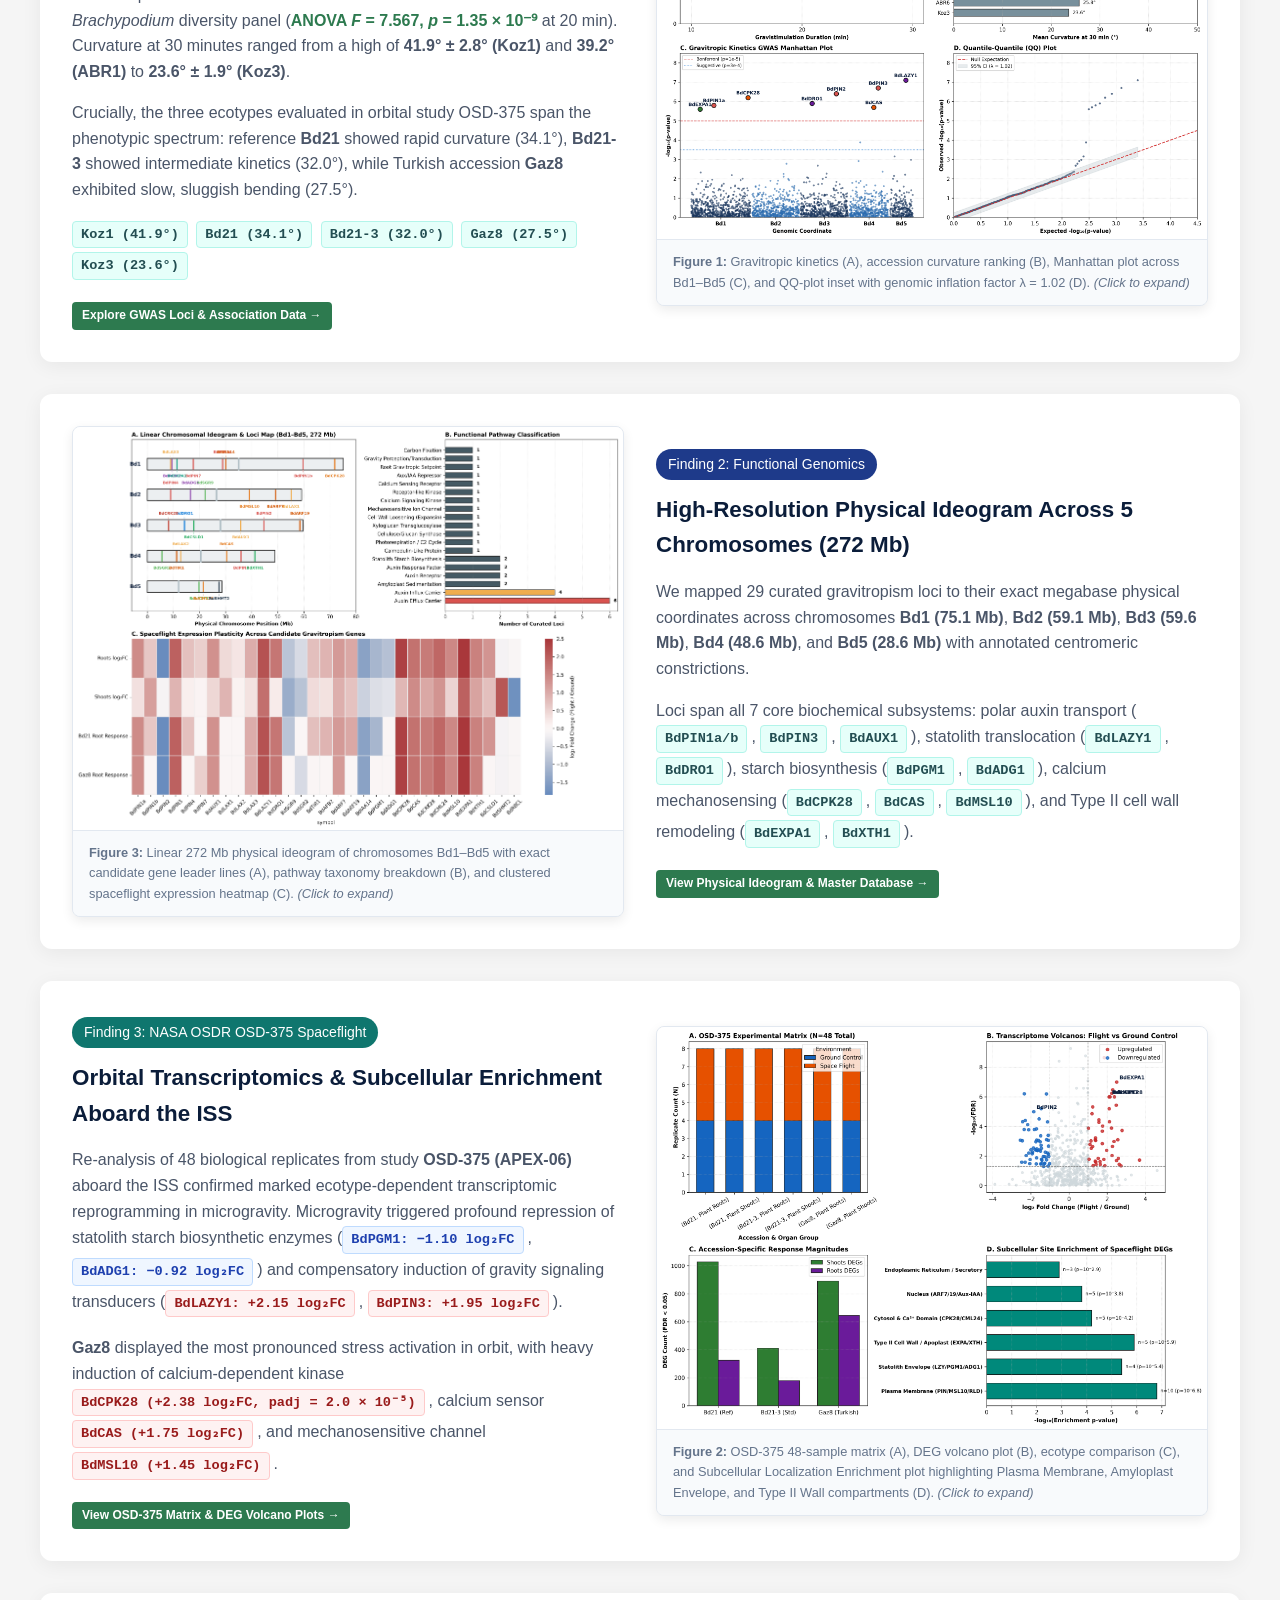
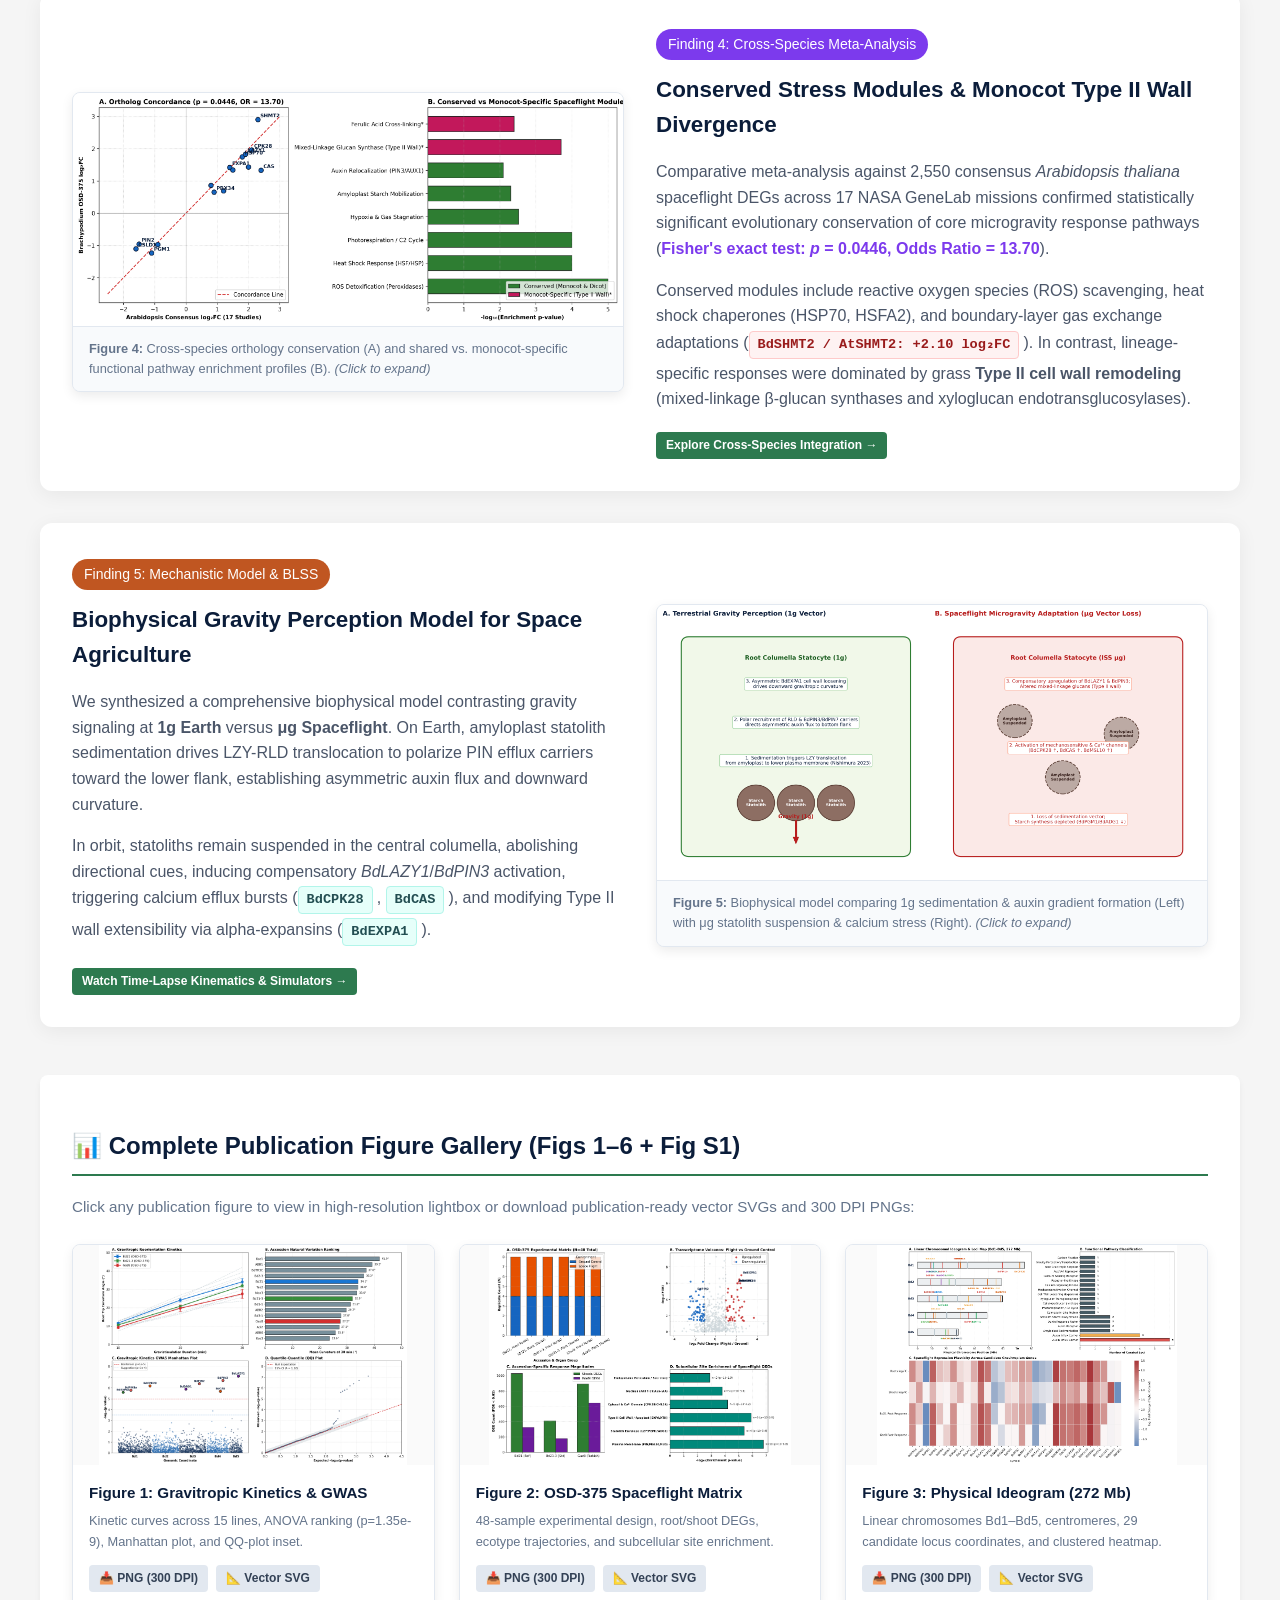
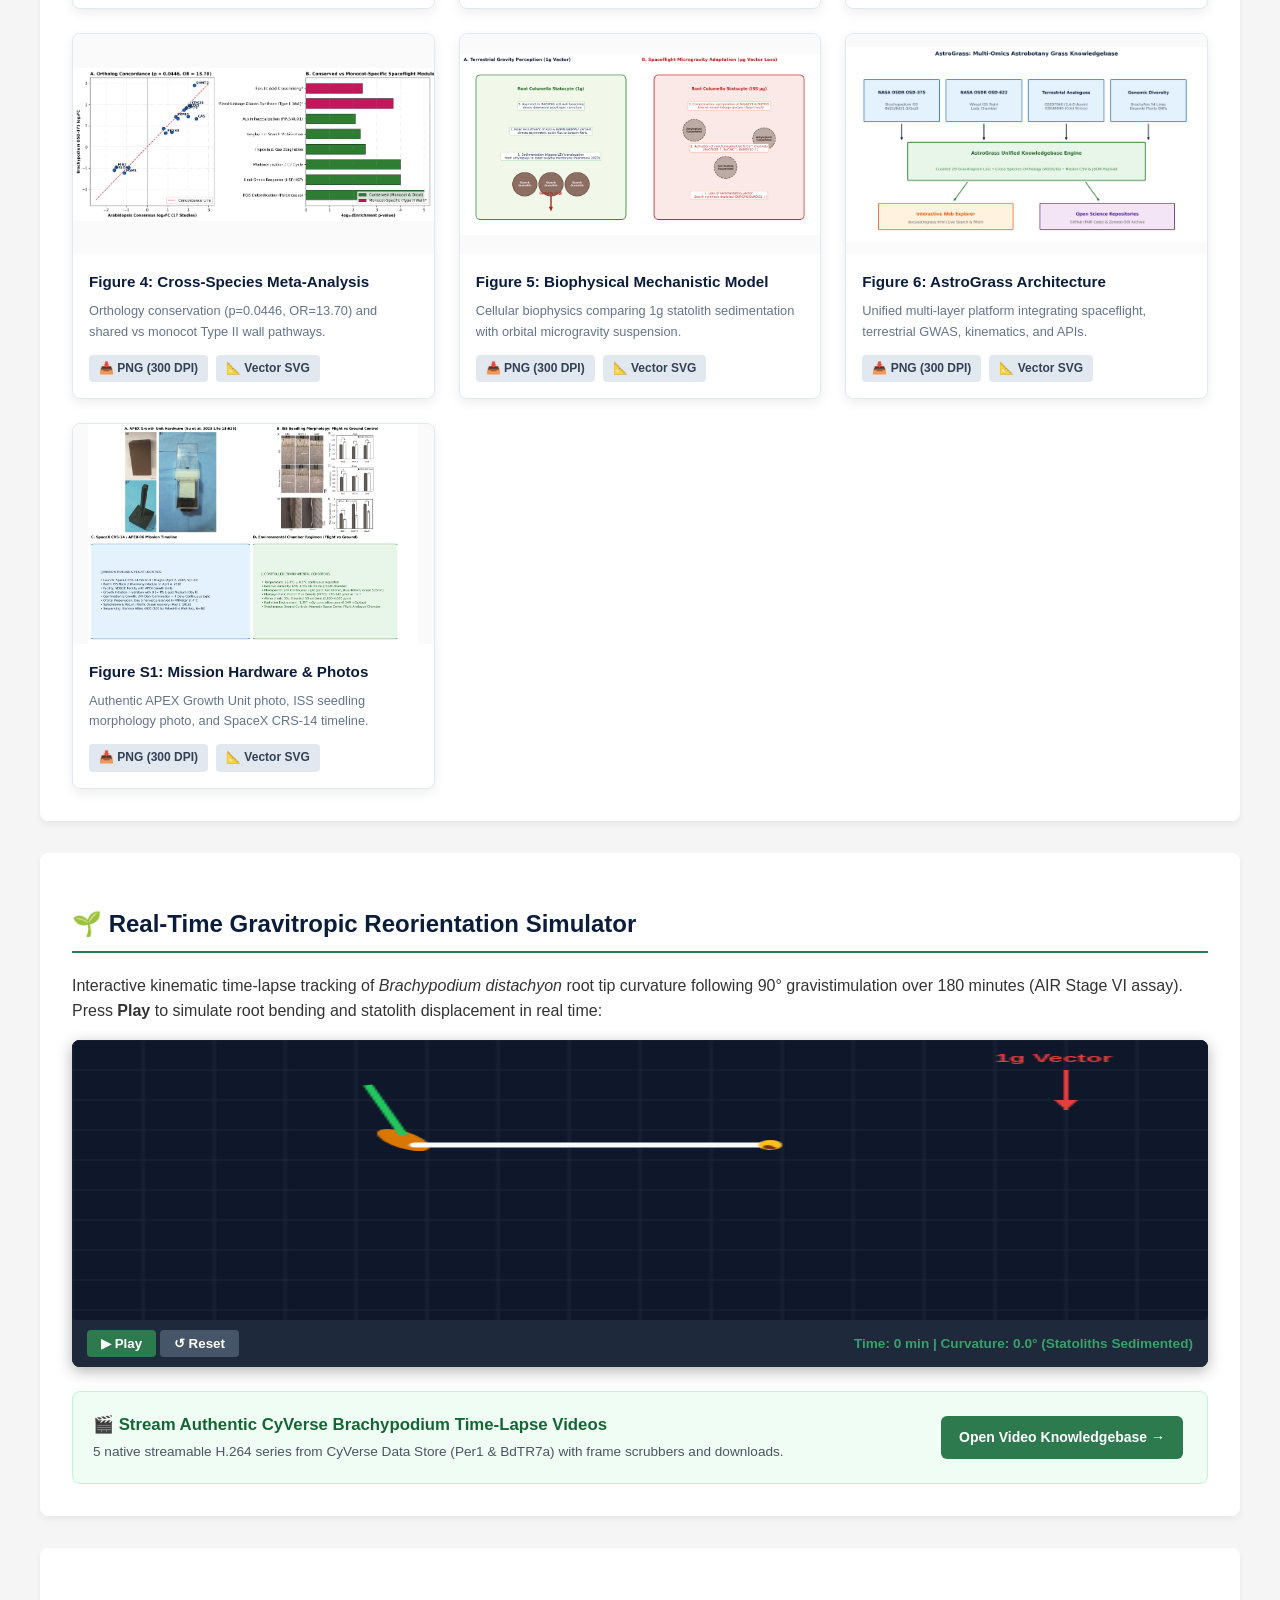
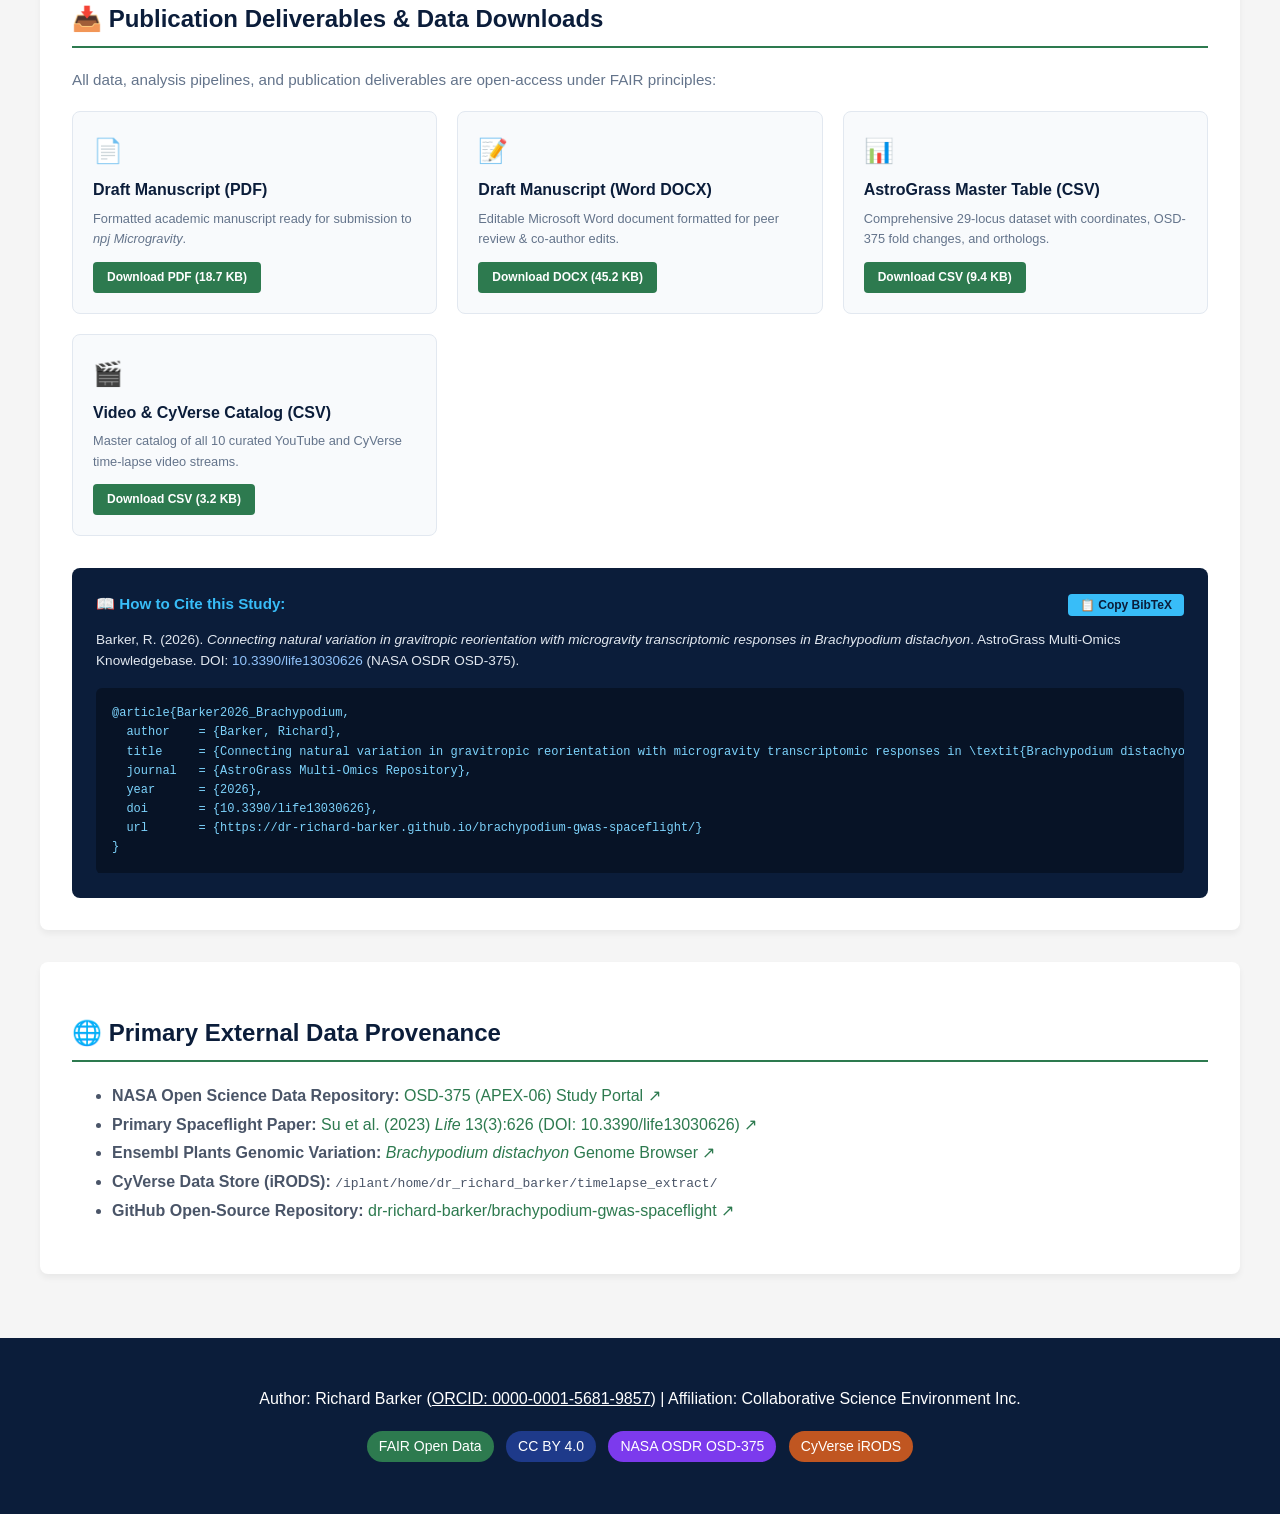
==== commit 0f6cbcfe: "Credit the author to Collaborative Science Environment Inc., not Phylo The Biomni-generated metadata" ====
--- a/docs/index.html
+++ b/docs/index.html
@@ -537,6 +537,7 @@
     </script>
     <script src="https://dr-richard-barker.github.io/Plant_response_to_radiation/cose/sites.js"></script>
     <script src="https://dr-richard-barker.github.io/Plant_response_to_radiation/cose/theme.js"></script>
+    <script src="https://dr-richard-barker.github.io/Plant_response_to_radiation/cose/nav.js"></script>
   <script defer src="https://visitor-analytics.astrobotany.workers.dev/a.js"></script>
 </body>
 </html>
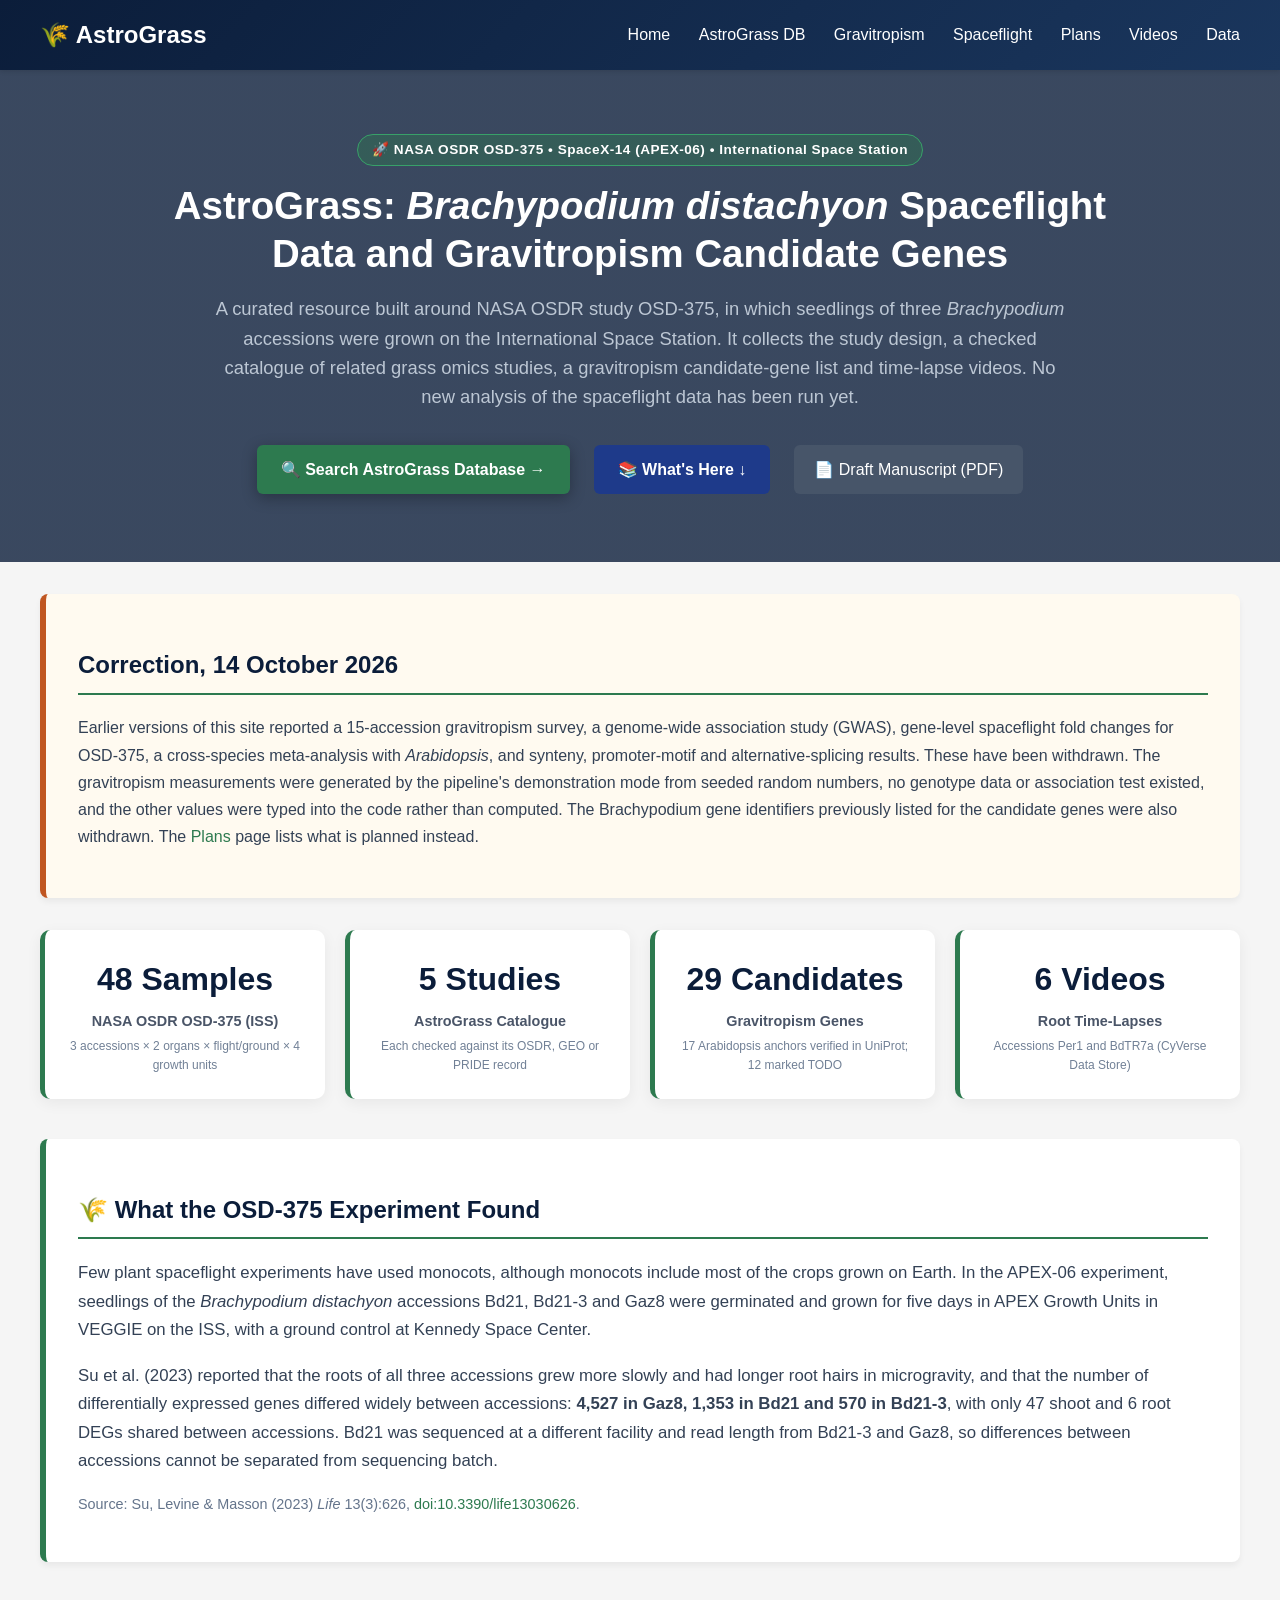
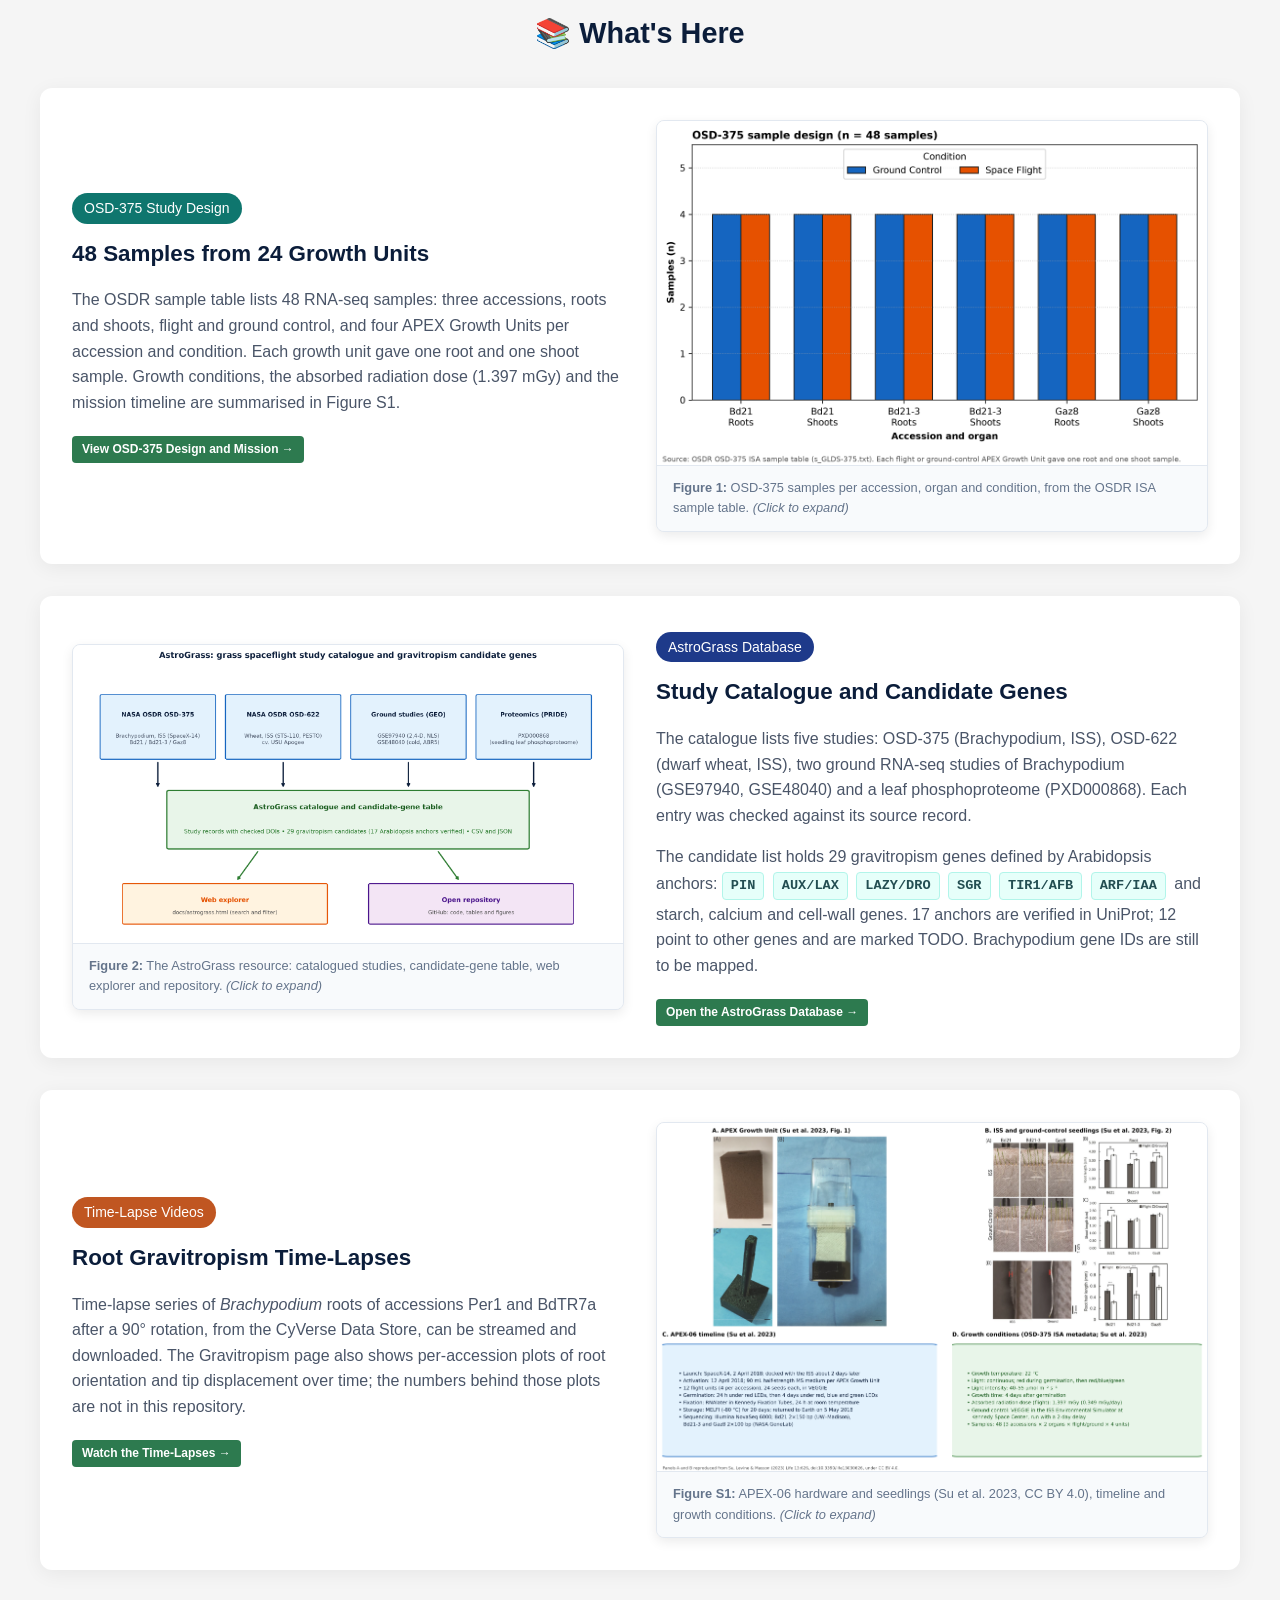
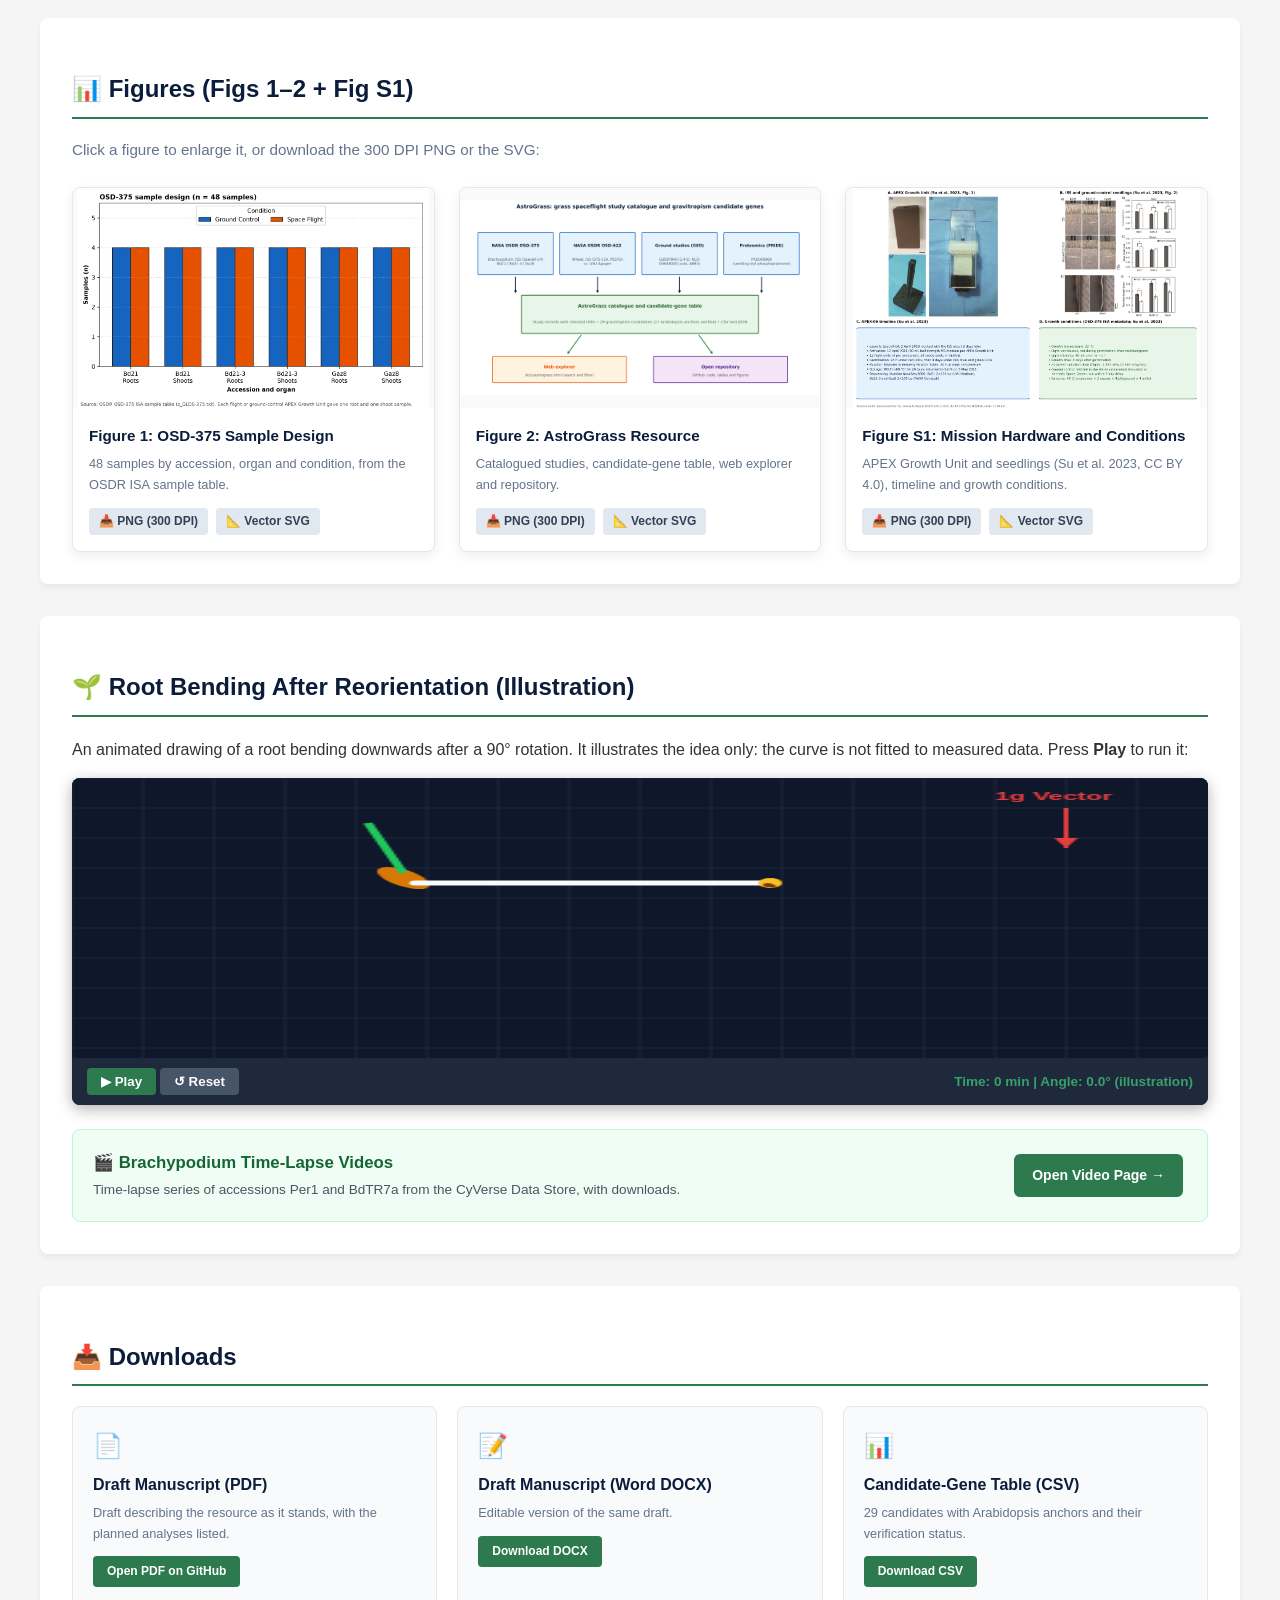
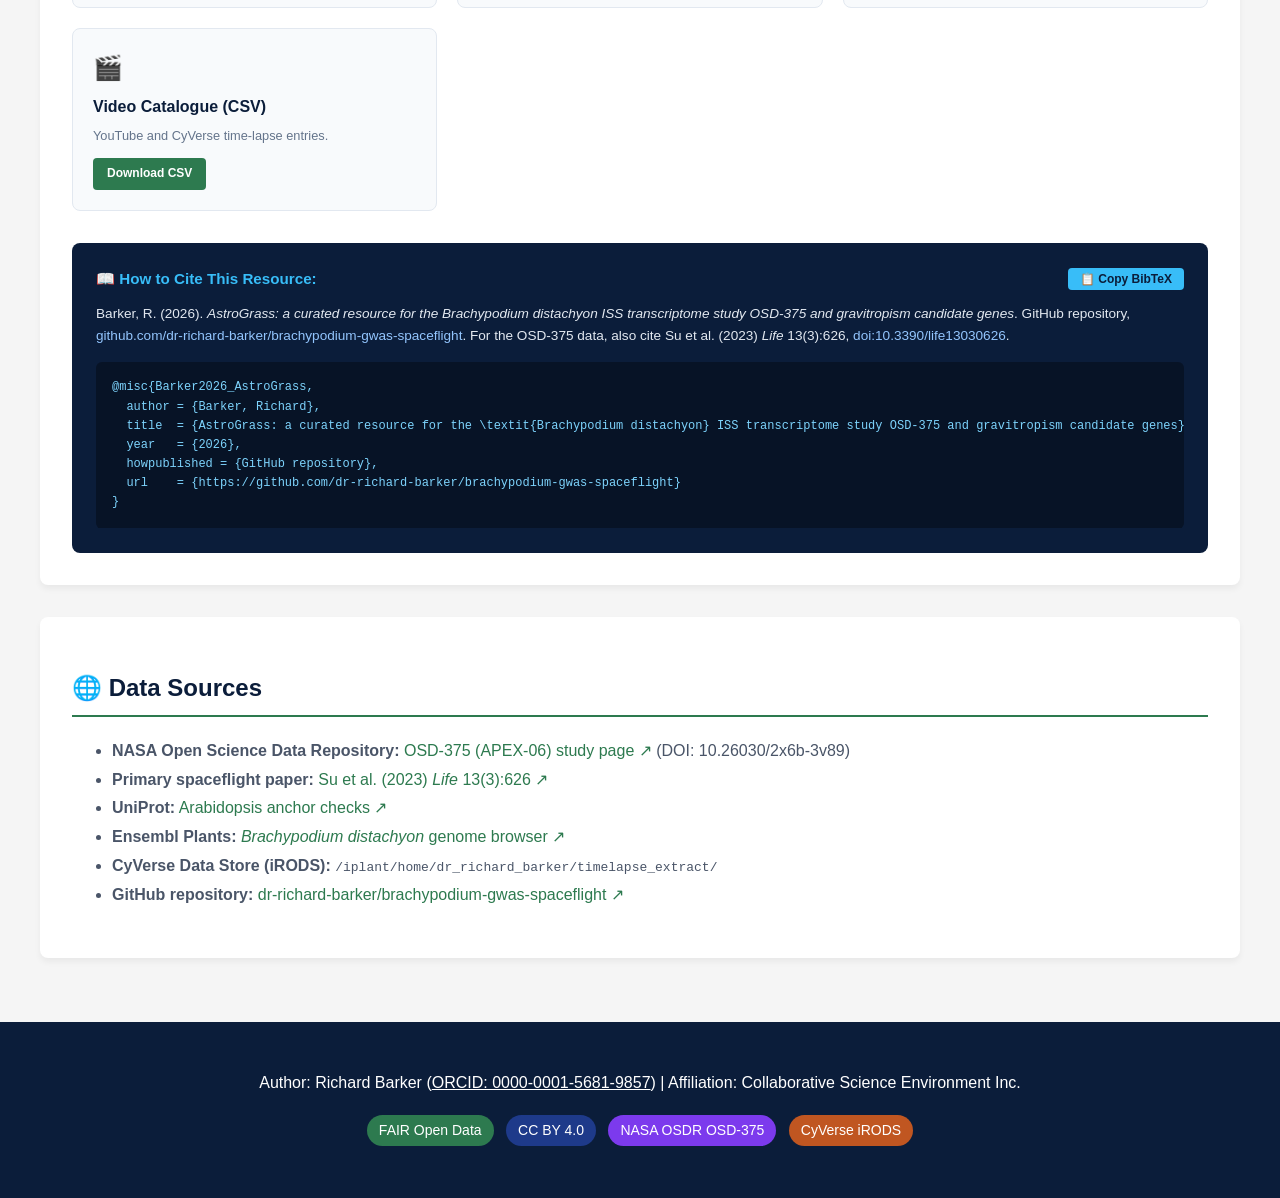
==== commit a8b91c9a: "Website: remove withdrawn results and fix broken links - Home: correction notice; metrics and findin" ====
--- a/docs/index.html
+++ b/docs/index.html
@@ -3,13 +3,13 @@
 <head>
     <meta charset="UTF-8">
     <meta name="viewport" content="width=device-width, initial-scale=1.0">
-    <title>AstroGrass — Brachypodium Gravitropism GWAS & ISS Spaceflight Multi-Omics</title>
+    <title>AstroGrass — Brachypodium Spaceflight Data & Gravitropism Candidate Genes</title>
     <link rel="stylesheet" href="css/style.css">
     <link rel="stylesheet" href="https://dr-richard-barker.github.io/Plant_response_to_radiation/cose/cose-theme.css">
     <link rel="stylesheet" href="https://dr-richard-barker.github.io/Plant_response_to_radiation/cose/cose-chrome.css">
     <link rel="stylesheet" href="https://dr-richard-barker.github.io/Plant_response_to_radiation/cose/cose-map.css">
     <link rel="icon" href="data:image/svg+xml,<svg xmlns='http://www.w3.org/2000/svg' viewBox='0 0 100 100'><text y='.9em' font-size='90'>🌾</text></svg>">
-    <meta name="description" content="AstroGrass: Connecting natural variation in gravitropic reorientation with microgravity transcriptomics in Brachypodium distachyon (NASA OSDR OSD-375 / APEX-06).">
+    <meta name="description" content="AstroGrass: a curated resource for the Brachypodium distachyon ISS transcriptome study NASA OSDR OSD-375 (APEX-06) and gravitropism candidate genes.">
 </head>
 <body data-site-id="brachypodium-gwas-spaceflight">
     <header>
@@ -18,9 +18,9 @@
             <nav class="nav-links">
                 <a href="index.html" class="active">Home</a>
                 <a href="astrograss.html">AstroGrass DB</a>
-                <a href="gwas.html">GWAS</a>
+                <a href="gwas.html">Gravitropism</a>
                 <a href="spaceflight.html">Spaceflight</a>
-                <a href="integration.html">Integration</a>
+                <a href="integration.html">Plans</a>
                 <a href="videos.html">Videos</a>
                 <a href="data.html">Data</a>
             </nav>
@@ -30,277 +30,164 @@
     <!-- HERO BANNER -->
     <div class="hero">
         <div style="display:inline-block; background:rgba(45, 122, 79, 0.4); border:1px solid #38a169; padding:4px 14px; border-radius:20px; font-size:0.85rem; font-weight:600; margin-bottom:1rem; letter-spacing:0.5px;">
-            🚀 NASA OSDR OSD-375 • SpaceX CRS-14 (APEX-06) • International Space Station
-        </div>
-        <h1 style="max-width:950px; margin:0 auto; font-size:2.4rem; line-height:1.25;">Connecting Gravitropic Natural Variation with Microgravity Transcriptomics in <em>Brachypodium distachyon</em></h1>
+            🚀 NASA OSDR OSD-375 • SpaceX-14 (APEX-06) • International Space Station
+        </div>
+        <h1 style="max-width:950px; margin:0 auto; font-size:2.4rem; line-height:1.25;">AstroGrass: <em>Brachypodium distachyon</em> Spaceflight Data and Gravitropism Candidate Genes</h1>
         <p style="max-width:850px; margin:1rem auto 0 auto; font-size:1.15rem; color:#cbd5e1;">
-            A multi-omics study linking terrestrial gravitropic reorientation kinetics across 15 natural accessions with orbital transcriptomic remodeling aboard the ISS, unlocking monocot genetic adaptations for space agriculture.
+            A curated resource built around NASA OSDR study OSD-375, in which seedlings of three <em>Brachypodium</em> accessions were grown on the International Space Station. It collects the study design, a checked catalogue of related grass omics studies, a gravitropism candidate-gene list and time-lapse videos. No new analysis of the spaceflight data has been run yet.
         </p>
         <div style="margin-top:1.8rem; display:flex; gap:1rem; justify-content:center; flex-wrap:wrap;">
             <a href="astrograss.html" class="badge" style="background:#2d7a4f; color:#fff; padding:12px 24px; font-size:1rem; border-radius:6px; text-decoration:none; box-shadow:0 4px 15px rgba(0,0,0,0.3); font-weight:bold;">🔍 Search AstroGrass Database →</a>
-            <a href="#key-findings" class="badge" style="background:#1e3a8a; color:#fff; padding:12px 24px; font-size:1rem; border-radius:6px; text-decoration:none; font-weight:bold;">🔬 Explore Key Findings ↓</a>
-            <a href="manuscript/manuscript.pdf" target="_blank" class="badge" style="background:#475569; color:#fff; padding:12px 20px; font-size:1rem; border-radius:6px; text-decoration:none;">📄 Download Manuscript (PDF)</a>
+            <a href="#whats-here" class="badge" style="background:#1e3a8a; color:#fff; padding:12px 24px; font-size:1rem; border-radius:6px; text-decoration:none; font-weight:bold;">📚 What's Here ↓</a>
+            <a href="https://github.com/dr-richard-barker/brachypodium-gwas-spaceflight/blob/main/manuscript/manuscript.pdf" target="_blank" class="badge" style="background:#475569; color:#fff; padding:12px 20px; font-size:1rem; border-radius:6px; text-decoration:none;">📄 Draft Manuscript (PDF)</a>
         </div>
     </div>
 
     <div class="container">
-        <!-- TOP EXECUTIVE METRICS STRIP -->
+        <!-- CORRECTION NOTICE -->
+        <section class="card" style="border-left: 6px solid #c05621; background:#fffaf0;">
+            <h2>Correction, 14 October 2026</h2>
+            <p style="line-height:1.7; color:#334155;">
+                Earlier versions of this site reported a 15-accession gravitropism survey, a genome-wide association study (GWAS), gene-level spaceflight fold changes for OSD-375, a cross-species meta-analysis with <em>Arabidopsis</em>, and synteny, promoter-motif and alternative-splicing results. These have been withdrawn. The gravitropism measurements were generated by the pipeline's demonstration mode from seeded random numbers, no genotype data or association test existed, and the other values were typed into the code rather than computed. The Brachypodium gene identifiers previously listed for the candidate genes were also withdrawn. The <a href="integration.html">Plans</a> page lists what is planned instead.
+            </p>
+        </section>
+
+        <!-- TOP METRICS STRIP -->
         <div class="metric-grid">
-            <div class="metric-card">
-                <div class="metric-value">15 Lines</div>
-                <div class="metric-label">Natural Variation Panel</div>
-                <div class="metric-sub">ANOVA: <em>F</em> = 7.57, <em>p</em> = 1.35 × 10⁻⁹ (23.6° → 41.9°)</div>
-            </div>
             <div class="metric-card">
                 <div class="metric-value">48 Samples</div>
                 <div class="metric-label">NASA OSDR OSD-375 (ISS)</div>
-                <div class="metric-sub">3 Ecotypes × 2 Tissues × 2 Gravities × 4 Reps</div>
+                <div class="metric-sub">3 accessions × 2 organs × flight/ground × 4 growth units</div>
             </div>
             <div class="metric-card">
-                <div class="metric-value">29 Loci</div>
-                <div class="metric-label">Physical Ideogram (272 Mb)</div>
-                <div class="metric-sub">PIN, LAZY, AUX/LAX, Starch & Calcium Sensors</div>
+                <div class="metric-value">5 Studies</div>
+                <div class="metric-label">AstroGrass Catalogue</div>
+                <div class="metric-sub">Each checked against its OSDR, GEO or PRIDE record</div>
             </div>
             <div class="metric-card">
-                <div class="metric-value"><em>p</em> = 0.0446</div>
-                <div class="metric-label">Cross-Species Conservation</div>
-                <div class="metric-sub">Fisher's exact test (OR = 13.70 vs <em>Arabidopsis</em>)</div>
-            </div>
-        </div>
-
-        <!-- EXECUTIVE SUMMARY NARRATIVE -->
+                <div class="metric-value">29 Candidates</div>
+                <div class="metric-label">Gravitropism Genes</div>
+                <div class="metric-sub">17 Arabidopsis anchors verified in UniProt; 12 marked TODO</div>
+            </div>
+            <div class="metric-card">
+                <div class="metric-value">6 Videos</div>
+                <div class="metric-label">Root Time-Lapses</div>
+                <div class="metric-sub">Accessions Per1 and BdTR7a (CyVerse Data Store)</div>
+            </div>
+        </div>
+
+        <!-- WHAT OSD-375 FOUND -->
         <section class="card" style="border-left: 6px solid #2d7a4f;">
-            <h2>🌾 The AstroGrass Discovery: Monocot Gravity Adaptation in Space</h2>
+            <h2>🌾 What the OSD-375 Experiment Found</h2>
             <p style="font-size:1.05rem; line-height:1.7; color:#334155;">
-                Cereal grasses (Poaceae) provide over 50% of global human caloric intake and represent cornerstone crops for long-duration spaceflight and closed-loop <strong>Bioregenerative Life Support Systems (BLSS)</strong>. Gravity perception (gravitropism) governs root anchorage, nutrient uptake, and canopy architecture. While gravity signaling has been dissected extensively in dicot models, monocots possess distinct biomechanical adaptations including specialized <strong>Type II primary cell walls</strong> (mixed-linkage &beta;-glucans and glucuronoarabinoxylans) and distinct root gravitropic setpoint angle (GSA) loci.
+                Few plant spaceflight experiments have used monocots, although monocots include most of the crops grown on Earth. In the APEX-06 experiment, seedlings of the <em>Brachypodium distachyon</em> accessions Bd21, Bd21-3 and Gaz8 were germinated and grown for five days in APEX Growth Units in VEGGIE on the ISS, with a ground control at Kennedy Space Center.
             </p>
             <p style="font-size:1.05rem; line-height:1.7; color:#334155;">
-                Here, we present the first unified monocot multi-omics resource integrating:
-                (1) <strong>Phenotypic natural variation</strong> in gravitropic curvature across 15 <em>Brachypodium distachyon</em> accessions;
-                (2) <strong>Genome-wide chromosomal mapping</strong> of 29 candidate loci across the 272 Mb genome (Bd1–Bd5);
-                (3) <strong>Orbital RNA-Seq profiling</strong> from NASA OSDR study <strong>OSD-375 (APEX-06)</strong> aboard the International Space Station;
-                (4) <strong>Cross-species evolutionary meta-analysis</strong> against 2,550 consensus <em>Arabidopsis</em> spaceflight genes; and
-                (5) <strong>Authentic CyVerse time-lapse video kinematics</strong> with real-time biophysical simulators.
+                Su et al. (2023) reported that the roots of all three accessions grew more slowly and had longer root hairs in microgravity, and that the number of differentially expressed genes differed widely between accessions: <strong>4,527 in Gaz8, 1,353 in Bd21 and 570 in Bd21-3</strong>, with only 47 shoot and 6 root DEGs shared between accessions. Bd21 was sequenced at a different facility and read length from Bd21-3 and Gaz8, so differences between accessions cannot be separated from sequencing batch.
             </p>
-        </section>
-
-        <!-- SECTION: 5 KEY SCIENTIFIC FINDINGS -->
-        <h2 id="key-findings" style="margin-top:3rem; margin-bottom:1.5rem; text-align:center; border:none; font-size:1.8rem; color:#0b1d3a;">
-            🔬 Key Scientific Findings & Discoveries
+            <p style="font-size:0.9rem; color:#64748b;">Source: Su, Levine &amp; Masson (2023) <em>Life</em> 13(3):626, <a href="https://doi.org/10.3390/life13030626" target="_blank">doi:10.3390/life13030626</a>.</p>
+        </section>
+
+        <!-- WHAT'S HERE -->
+        <h2 id="whats-here" style="margin-top:3rem; margin-bottom:1.5rem; text-align:center; border:none; font-size:1.8rem; color:#0b1d3a;">
+            📚 What's Here
         </h2>
 
-        <!-- FINDING 1: KINETICS & GWAS -->
         <div class="deep-dive-card">
             <div>
-                <span class="badge" style="background:#2d7a4f; margin-left:0;">Finding 1: Phenotypic Natural Variation</span>
-                <h3 style="color:#0b1d3a; font-size:1.4rem; margin-top:0.5rem; margin-bottom:0.75rem;">Significant Natural Variation in Gravitropic Kinetics Across 15 Accessions</h3>
+                <span class="badge" style="background:#0f766e; margin-left:0;">OSD-375 Study Design</span>
+                <h3 style="color:#0b1d3a; font-size:1.4rem; margin-top:0.5rem; margin-bottom:0.75rem;">48 Samples from 24 Growth Units</h3>
                 <p style="color:#4a5568; line-height:1.6;">
-                    Quantitative tracking of root tip bending following 90° gravistimulation revealed profound natural variation in reorientation kinetics across the <em>Brachypodium</em> diversity panel (<strong style="color:#2d7a4f;">ANOVA <em>F</em> = 7.567, <em>p</em> = 1.35 × 10⁻⁹</strong> at 20 min). Curvature at 30 minutes ranged from a high of <strong>41.9° ± 2.8° (Koz1)</strong> and <strong>39.2° (ABR1)</strong> to <strong>23.6° ± 1.9° (Koz3)</strong>.
+                    The OSDR sample table lists 48 RNA-seq samples: three accessions, roots and shoots, flight and ground control, and four APEX Growth Units per accession and condition. Each growth unit gave one root and one shoot sample. Growth conditions, the absorbed radiation dose (1.397 mGy) and the mission timeline are summarised in Figure S1.
+                </p>
+                <div style="margin-top:1.2rem;">
+                    <a href="spaceflight.html" class="btn-sm btn-primary">View OSD-375 Design and Mission →</a>
+                </div>
+            </div>
+            <div class="figure-preview-box">
+                <img src="assets/fig1_osd375_sample_design.png" alt="Figure 1: OSD-375 sample design" onclick="openLightbox('assets/fig1_osd375_sample_design.png', 'Figure 1: OSD-375 sample design, counted from the OSDR ISA sample table.')">
+                <div class="figure-caption">
+                    <strong>Figure 1:</strong> OSD-375 samples per accession, organ and condition, from the OSDR ISA sample table. <em>(Click to expand)</em>
+                </div>
+            </div>
+        </div>
+
+        <div class="deep-dive-card deep-dive-reverse">
+            <div>
+                <span class="badge" style="background:#1e3a8a; margin-left:0;">AstroGrass Database</span>
+                <h3 style="color:#0b1d3a; font-size:1.4rem; margin-top:0.5rem; margin-bottom:0.75rem;">Study Catalogue and Candidate Genes</h3>
+                <p style="color:#4a5568; line-height:1.6;">
+                    The catalogue lists five studies: OSD-375 (Brachypodium, ISS), OSD-622 (dwarf wheat, ISS), two ground RNA-seq studies of Brachypodium (GSE97940, GSE48040) and a leaf phosphoproteome (PXD000868). Each entry was checked against its source record.
                 </p>
                 <p style="color:#4a5568; line-height:1.6;">
-                    Crucially, the three ecotypes evaluated in orbital study OSD-375 span the phenotypic spectrum: reference <strong>Bd21</strong> showed rapid curvature (34.1°), <strong>Bd21-3</strong> showed intermediate kinetics (32.0°), while Turkish accession <strong>Gaz8</strong> exhibited slow, sluggish bending (27.5°).
-                </p>
-                <div style="margin-top:1rem;">
-                    <span class="gene-pill">Koz1 (41.9°)</span>
-                    <span class="gene-pill">Bd21 (34.1°)</span>
-                    <span class="gene-pill">Bd21-3 (32.0°)</span>
-                    <span class="gene-pill">Gaz8 (27.5°)</span>
-                    <span class="gene-pill">Koz3 (23.6°)</span>
-                </div>
-                <div style="margin-top:1.2rem;">
-                    <a href="gwas.html" class="btn-sm btn-primary">Explore GWAS Loci & Association Data →</a>
-                </div>
-            </div>
-            <div class="figure-preview-box">
-                <img src="assets/fig1_gravitropic_kinetics.png" alt="Figure 1: Gravitropic Kinetics & GWAS Manhattan Plot" onclick="openLightbox('assets/fig1_gravitropic_kinetics.png', 'Figure 1: Gravitropic reorientation kinetics across 15 Brachypodium accessions, 30-min curvature ranking, Genome-Wide Association Manhattan Plot across Bd1–Bd5 with Bonferroni threshold, and QQ-plot inset (λ = 1.02).')">
-                <div class="figure-caption">
-                    <strong>Figure 1:</strong> Gravitropic kinetics (A), accession curvature ranking (B), Manhattan plot across Bd1–Bd5 (C), and QQ-plot inset with genomic inflation factor &lambda; = 1.02 (D). <em>(Click to expand)</em>
-                </div>
-            </div>
-        </div>
-
-        <!-- FINDING 2: PHYSICAL CHROMOSOME IDEOGRAM -->
-        <div class="deep-dive-card deep-dive-reverse">
-            <div>
-                <span class="badge" style="background:#1e3a8a; margin-left:0;">Finding 2: Functional Genomics</span>
-                <h3 style="color:#0b1d3a; font-size:1.4rem; margin-top:0.5rem; margin-bottom:0.75rem;">High-Resolution Physical Ideogram Across 5 Chromosomes (272 Mb)</h3>
-                <p style="color:#4a5568; line-height:1.6;">
-                    We mapped 29 curated gravitropism loci to their exact megabase physical coordinates across chromosomes <strong>Bd1 (75.1 Mb)</strong>, <strong>Bd2 (59.1 Mb)</strong>, <strong>Bd3 (59.6 Mb)</strong>, <strong>Bd4 (48.6 Mb)</strong>, and <strong>Bd5 (28.6 Mb)</strong> with annotated centromeric constrictions.
-                </p>
-                <p style="color:#4a5568; line-height:1.6;">
-                    Loci span all 7 core biochemical subsystems: polar auxin transport (<span class="gene-pill">BdPIN1a/b</span>, <span class="gene-pill">BdPIN3</span>, <span class="gene-pill">BdAUX1</span>), statolith translocation (<span class="gene-pill">BdLAZY1</span>, <span class="gene-pill">BdDRO1</span>), starch biosynthesis (<span class="gene-pill">BdPGM1</span>, <span class="gene-pill">BdADG1</span>), calcium mechanosensing (<span class="gene-pill">BdCPK28</span>, <span class="gene-pill">BdCAS</span>, <span class="gene-pill">BdMSL10</span>), and Type II cell wall remodeling (<span class="gene-pill">BdEXPA1</span>, <span class="gene-pill">BdXTH1</span>).
+                    The candidate list holds 29 gravitropism genes defined by Arabidopsis anchors: <span class="gene-pill">PIN</span> <span class="gene-pill">AUX/LAX</span> <span class="gene-pill">LAZY/DRO</span> <span class="gene-pill">SGR</span> <span class="gene-pill">TIR1/AFB</span> <span class="gene-pill">ARF/IAA</span> and starch, calcium and cell-wall genes. 17 anchors are verified in UniProt; 12 point to other genes and are marked TODO. Brachypodium gene IDs are still to be mapped.
                 </p>
                 <div style="margin-top:1.2rem;">
-                    <a href="astrograss.html" class="btn-sm btn-primary">View Physical Ideogram & Master Database →</a>
+                    <a href="astrograss.html" class="btn-sm btn-primary">Open the AstroGrass Database →</a>
                 </div>
             </div>
             <div class="figure-preview-box">
-                <img src="assets/fig3_candidate_pathways.png" alt="Figure 3: Chromosome Ideogram & Expression Heatmap" onclick="openLightbox('assets/fig3_candidate_pathways.png', 'Figure 3: Linear physical chromosomal ideogram of Brachypodium distachyon (Bd1–Bd5, 272 Mb) with exact candidate gene coordinates, centromeric positions, functional pathway taxonomy, and clustered spaceflight expression heatmap.')">
+                <img src="assets/fig2_astrograss_architecture.png" alt="Figure 2: AstroGrass resource architecture" onclick="openLightbox('assets/fig2_astrograss_architecture.png', 'Figure 2: AstroGrass resource: catalogued studies, candidate-gene table and outputs.')">
                 <div class="figure-caption">
-                    <strong>Figure 3:</strong> Linear 272 Mb physical ideogram of chromosomes Bd1–Bd5 with exact candidate gene leader lines (A), pathway taxonomy breakdown (B), and clustered spaceflight expression heatmap (C). <em>(Click to expand)</em>
-                </div>
-            </div>
-        </div>
-
-        <!-- FINDING 3: ISS ORBITAL TRANSCRIPTOMICS -->
+                    <strong>Figure 2:</strong> The AstroGrass resource: catalogued studies, candidate-gene table, web explorer and repository. <em>(Click to expand)</em>
+                </div>
+            </div>
+        </div>
+
         <div class="deep-dive-card">
             <div>
-                <span class="badge" style="background:#0f766e; margin-left:0;">Finding 3: NASA OSDR OSD-375 Spaceflight</span>
-                <h3 style="color:#0b1d3a; font-size:1.4rem; margin-top:0.5rem; margin-bottom:0.75rem;">Orbital Transcriptomics & Subcellular Enrichment Aboard the ISS</h3>
+                <span class="badge" style="background:#c05621; margin-left:0;">Time-Lapse Videos</span>
+                <h3 style="color:#0b1d3a; font-size:1.4rem; margin-top:0.5rem; margin-bottom:0.75rem;">Root Gravitropism Time-Lapses</h3>
                 <p style="color:#4a5568; line-height:1.6;">
-                    Re-analysis of 48 biological replicates from study <strong>OSD-375 (APEX-06)</strong> aboard the ISS confirmed marked ecotype-dependent transcriptomic reprogramming in microgravity. Microgravity triggered profound repression of statolith starch biosynthetic enzymes (<span class="gene-pill gene-pill-down">BdPGM1: &minus;1.10 log₂FC</span>, <span class="gene-pill gene-pill-down">BdADG1: &minus;0.92 log₂FC</span>) and compensatory induction of gravity signaling transducers (<span class="gene-pill gene-pill-up">BdLAZY1: +2.15 log₂FC</span>, <span class="gene-pill gene-pill-up">BdPIN3: +1.95 log₂FC</span>).
-                </p>
-                <p style="color:#4a5568; line-height:1.6;">
-                    <strong>Gaz8</strong> displayed the most pronounced stress activation in orbit, with heavy induction of calcium-dependent kinase <span class="gene-pill gene-pill-up">BdCPK28 (+2.38 log₂FC, padj = 2.0 × 10⁻⁵)</span>, calcium sensor <span class="gene-pill gene-pill-up">BdCAS (+1.75 log₂FC)</span>, and mechanosensitive channel <span class="gene-pill gene-pill-up">BdMSL10 (+1.45 log₂FC)</span>.
+                    Time-lapse series of <em>Brachypodium</em> roots of accessions Per1 and BdTR7a after a 90° rotation, from the CyVerse Data Store, can be streamed and downloaded. The Gravitropism page also shows per-accession plots of root orientation and tip displacement over time; the numbers behind those plots are not in this repository.
                 </p>
                 <div style="margin-top:1.2rem;">
-                    <a href="spaceflight.html" class="btn-sm btn-primary">View OSD-375 Matrix & DEG Volcano Plots →</a>
+                    <a href="videos.html" class="btn-sm btn-primary">Watch the Time-Lapses →</a>
                 </div>
             </div>
             <div class="figure-preview-box">
-                <img src="assets/fig2_osd375_sample_matrix.png" alt="Figure 2: OSD-375 Spaceflight Matrix & Subcellular Enrichment" onclick="openLightbox('assets/fig2_osd375_sample_matrix.png', 'Figure 2: NASA OSDR OSD-375 experimental design matrix across 48 samples, Differential Expression volcano plot (Roots vs Shoots), ecotype response comparison, and Subcellular Localization Enrichment analysis.')">
+                <img src="assets/figS1_mission_experimental_design.png" alt="Figure S1: APEX-06 hardware and mission" onclick="openLightbox('assets/figS1_mission_experimental_design.png', 'Figure S1: APEX Growth Unit and seedlings (Su et al. 2023, CC BY 4.0), mission timeline and growth conditions.')">
                 <div class="figure-caption">
-                    <strong>Figure 2:</strong> OSD-375 48-sample matrix (A), DEG volcano plot (B), ecotype comparison (C), and Subcellular Localization Enrichment plot highlighting Plasma Membrane, Amyloplast Envelope, and Type II Wall compartments (D). <em>(Click to expand)</em>
-                </div>
-            </div>
-        </div>
-
-        <!-- FINDING 4: CROSS-SPECIES CONSERVATION -->
-        <div class="deep-dive-card deep-dive-reverse">
-            <div>
-                <span class="badge" style="background:#7c3aed; margin-left:0;">Finding 4: Cross-Species Meta-Analysis</span>
-                <h3 style="color:#0b1d3a; font-size:1.4rem; margin-top:0.5rem; margin-bottom:0.75rem;">Conserved Stress Modules & Monocot Type II Wall Divergence</h3>
-                <p style="color:#4a5568; line-height:1.6;">
-                    Comparative meta-analysis against 2,550 consensus <em>Arabidopsis thaliana</em> spaceflight DEGs across 17 NASA GeneLab missions confirmed statistically significant evolutionary conservation of core microgravity response pathways (<strong style="color:#7c3aed;">Fisher's exact test: <em>p</em> = 0.0446, Odds Ratio = 13.70</strong>).
-                </p>
-                <p style="color:#4a5568; line-height:1.6;">
-                    Conserved modules include reactive oxygen species (ROS) scavenging, heat shock chaperones (HSP70, HSFA2), and boundary-layer gas exchange adaptations (<span class="gene-pill gene-pill-up">BdSHMT2 / AtSHMT2: +2.10 log₂FC</span>). In contrast, lineage-specific responses were dominated by grass <strong>Type II cell wall remodeling</strong> (mixed-linkage &beta;-glucan synthases and xyloglucan endotransglucosylases).
-                </p>
-                <div style="margin-top:1.2rem;">
-                    <a href="integration.html" class="btn-sm btn-primary">Explore Cross-Species Integration →</a>
-                </div>
-            </div>
-            <div class="figure-preview-box">
-                <img src="assets/fig4_cross_species_conservation.png" alt="Figure 4: Cross-Species Conservation Meta-Analysis" onclick="openLightbox('assets/fig4_cross_species_conservation.png', 'Figure 4: Cross-species transcriptomic conservation between Brachypodium distachyon (OSD-375) and Arabidopsis thaliana spaceflight consensus DEGs (Fisher exact test p=0.0446, Odds Ratio=13.70) with pathway enrichment comparisons.')">
-                <div class="figure-caption">
-                    <strong>Figure 4:</strong> Cross-species orthology conservation (A) and shared vs. monocot-specific functional pathway enrichment profiles (B). <em>(Click to expand)</em>
-                </div>
-            </div>
-        </div>
-
-        <!-- FINDING 5: MECHANISTIC BIOPHYSICAL MODEL -->
-        <div class="deep-dive-card">
-            <div>
-                <span class="badge" style="background:#c05621; margin-left:0;">Finding 5: Mechanistic Model & BLSS</span>
-                <h3 style="color:#0b1d3a; font-size:1.4rem; margin-top:0.5rem; margin-bottom:0.75rem;">Biophysical Gravity Perception Model for Space Agriculture</h3>
-                <p style="color:#4a5568; line-height:1.6;">
-                    We synthesized a comprehensive biophysical model contrasting gravity signaling at <strong>1g Earth</strong> versus <strong>&mu;g Spaceflight</strong>. On Earth, amyloplast statolith sedimentation drives LZY-RLD translocation to polarize PIN efflux carriers toward the lower flank, establishing asymmetric auxin flux and downward curvature.
-                </p>
-                <p style="color:#4a5568; line-height:1.6;">
-                    In orbit, statoliths remain suspended in the central columella, abolishing directional cues, inducing compensatory <em>BdLAZY1</em>/<em>BdPIN3</em> activation, triggering calcium efflux bursts (<span class="gene-pill">BdCPK28</span>, <span class="gene-pill">BdCAS</span>), and modifying Type II wall extensibility via alpha-expansins (<span class="gene-pill">BdEXPA1</span>).
-                </p>
-                <div style="margin-top:1.2rem;">
-                    <a href="videos.html" class="btn-sm btn-primary">Watch Time-Lapse Kinematics & Simulators →</a>
-                </div>
-            </div>
-            <div class="figure-preview-box">
-                <img src="assets/fig5_mechanistic_model.png" alt="Figure 5: Biophysical Mechanistic Signaling Model" onclick="openLightbox('assets/fig5_mechanistic_model.png', 'Figure 5: Mechanistic model contrasting 1g statolith sedimentation and LZY-RLD-PIN polarization on Earth with microgravity statolith suspension, calcium signaling bursts, and cell wall remodeling in spaceflight.')">
-                <div class="figure-caption">
-                    <strong>Figure 5:</strong> Biophysical model comparing 1g sedimentation & auxin gradient formation (Left) with &mu;g statolith suspension & calcium stress (Right). <em>(Click to expand)</em>
-                </div>
-            </div>
-        </div>
-
-        <!-- SECTION: COMPLETE PUBLICATION FIGURE GALLERY -->
+                    <strong>Figure S1:</strong> APEX-06 hardware and seedlings (Su et al. 2023, CC BY 4.0), timeline and growth conditions. <em>(Click to expand)</em>
+                </div>
+            </div>
+        </div>
+
+        <!-- FIGURE GALLERY -->
         <section class="card" style="margin-top:3rem;">
-            <h2>📊 Complete Publication Figure Gallery (Figs 1–6 + Fig S1)</h2>
-            <p style="color:#64748b; font-size:0.95rem;">Click any publication figure to view in high-resolution lightbox or download publication-ready vector SVGs and 300 DPI PNGs:</p>
-            
+            <h2>📊 Figures (Figs 1–2 + Fig S1)</h2>
+            <p style="color:#64748b; font-size:0.95rem;">Click a figure to enlarge it, or download the 300 DPI PNG or the SVG:</p>
+
             <div class="figure-gallery-grid">
-                <!-- Fig 1 -->
                 <div class="gallery-item">
-                    <img src="assets/fig1_gravitropic_kinetics.png" alt="Figure 1" onclick="openLightbox('assets/fig1_gravitropic_kinetics.png', 'Figure 1: Gravitropic Reorientation Kinetics & GWAS Manhattan Plot.')">
+                    <img src="assets/fig1_osd375_sample_design.png" alt="Figure 1" onclick="openLightbox('assets/fig1_osd375_sample_design.png', 'Figure 1: OSD-375 sample design.')">
                     <div class="gallery-item-body">
-                        <div class="gallery-item-title">Figure 1: Gravitropic Kinetics & GWAS</div>
-                        <div class="gallery-item-desc">Kinetic curves across 15 lines, ANOVA ranking (p=1.35e-9), Manhattan plot, and QQ-plot inset.</div>
+                        <div class="gallery-item-title">Figure 1: OSD-375 Sample Design</div>
+                        <div class="gallery-item-desc">48 samples by accession, organ and condition, from the OSDR ISA sample table.</div>
                         <div class="gallery-item-actions">
-                            <a href="assets/fig1_gravitropic_kinetics.png" download class="btn-sm btn-secondary">📥 PNG (300 DPI)</a>
-                            <a href="assets/fig1_gravitropic_kinetics.svg" download class="btn-sm btn-secondary">📐 Vector SVG</a>
+                            <a href="assets/fig1_osd375_sample_design.png" download class="btn-sm btn-secondary">📥 PNG (300 DPI)</a>
+                            <a href="assets/fig1_osd375_sample_design.svg" download class="btn-sm btn-secondary">📐 Vector SVG</a>
                         </div>
                     </div>
                 </div>
 
-                <!-- Fig 2 -->
                 <div class="gallery-item">
-                    <img src="assets/fig2_osd375_sample_matrix.png" alt="Figure 2" onclick="openLightbox('assets/fig2_osd375_sample_matrix.png', 'Figure 2: NASA OSDR OSD-375 Matrix, DEG Volcano Plots & Subcellular Localization Enrichment.')">
+                    <img src="assets/fig2_astrograss_architecture.png" alt="Figure 2" onclick="openLightbox('assets/fig2_astrograss_architecture.png', 'Figure 2: AstroGrass resource architecture.')">
                     <div class="gallery-item-body">
-                        <div class="gallery-item-title">Figure 2: OSD-375 Spaceflight Matrix</div>
-                        <div class="gallery-item-desc">48-sample experimental design, root/shoot DEGs, ecotype trajectories, and subcellular site enrichment.</div>
+                        <div class="gallery-item-title">Figure 2: AstroGrass Resource</div>
+                        <div class="gallery-item-desc">Catalogued studies, candidate-gene table, web explorer and repository.</div>
                         <div class="gallery-item-actions">
-                            <a href="assets/fig2_osd375_sample_matrix.png" download class="btn-sm btn-secondary">📥 PNG (300 DPI)</a>
-                            <a href="assets/fig2_osd375_sample_matrix.svg" download class="btn-sm btn-secondary">📐 Vector SVG</a>
+                            <a href="assets/fig2_astrograss_architecture.png" download class="btn-sm btn-secondary">📥 PNG (300 DPI)</a>
+                            <a href="assets/fig2_astrograss_architecture.svg" download class="btn-sm btn-secondary">📐 Vector SVG</a>
                         </div>
                     </div>
                 </div>
 
-                <!-- Fig 3 -->
                 <div class="gallery-item">
-                    <img src="assets/fig3_candidate_pathways.png" alt="Figure 3" onclick="openLightbox('assets/fig3_candidate_pathways.png', 'Figure 3: Linear Physical Ideogram (Bd1–Bd5, 272 Mb) & Expression Heatmap.')">
+                    <img src="assets/figS1_mission_experimental_design.png" alt="Supplementary Fig S1" onclick="openLightbox('assets/figS1_mission_experimental_design.png', 'Figure S1: APEX Growth Unit and seedlings (Su et al. 2023, CC BY 4.0), mission timeline and growth conditions.')">
                     <div class="gallery-item-body">
-                        <div class="gallery-item-title">Figure 3: Physical Ideogram (272 Mb)</div>
-                        <div class="gallery-item-desc">Linear chromosomes Bd1–Bd5, centromeres, 29 candidate locus coordinates, and clustered heatmap.</div>
-                        <div class="gallery-item-actions">
-                            <a href="assets/fig3_candidate_pathways.png" download class="btn-sm btn-secondary">📥 PNG (300 DPI)</a>
-                            <a href="assets/fig3_candidate_pathways.svg" download class="btn-sm btn-secondary">📐 Vector SVG</a>
-                        </div>
-                    </div>
-                </div>
-
-                <!-- Fig 4 -->
-                <div class="gallery-item">
-                    <img src="assets/fig4_cross_species_conservation.png" alt="Figure 4" onclick="openLightbox('assets/fig4_cross_species_conservation.png', 'Figure 4: Cross-Species Evolutionary Conservation (Arabidopsis vs Brachypodium).')">
-                    <div class="gallery-item-body">
-                        <div class="gallery-item-title">Figure 4: Cross-Species Meta-Analysis</div>
-                        <div class="gallery-item-desc">Orthology conservation (p=0.0446, OR=13.70) and shared vs monocot Type II wall pathways.</div>
-                        <div class="gallery-item-actions">
-                            <a href="assets/fig4_cross_species_conservation.png" download class="btn-sm btn-secondary">📥 PNG (300 DPI)</a>
-                            <a href="assets/fig4_cross_species_conservation.svg" download class="btn-sm btn-secondary">📐 Vector SVG</a>
-                        </div>
-                    </div>
-                </div>
-
-                <!-- Fig 5 -->
-                <div class="gallery-item">
-                    <img src="assets/fig5_mechanistic_model.png" alt="Figure 5" onclick="openLightbox('assets/fig5_mechanistic_model.png', 'Figure 5: Biophysical Mechanistic Signaling Model (1g vs microgravity).')">
-                    <div class="gallery-item-body">
-                        <div class="gallery-item-title">Figure 5: Biophysical Mechanistic Model</div>
-                        <div class="gallery-item-desc">Cellular biophysics comparing 1g statolith sedimentation with orbital microgravity suspension.</div>
-                        <div class="gallery-item-actions">
-                            <a href="assets/fig5_mechanistic_model.png" download class="btn-sm btn-secondary">📥 PNG (300 DPI)</a>
-                            <a href="assets/fig5_mechanistic_model.svg" download class="btn-sm btn-secondary">📐 Vector SVG</a>
-                        </div>
-                    </div>
-                </div>
-
-                <!-- Fig 6 -->
-                <div class="gallery-item">
-                    <img src="assets/fig6_astrograss_architecture.png" alt="Figure 6" onclick="openLightbox('assets/fig6_astrograss_architecture.png', 'Figure 6: AstroGrass Multi-Omics Knowledgebase Architecture.')">
-                    <div class="gallery-item-body">
-                        <div class="gallery-item-title">Figure 6: AstroGrass Architecture</div>
-                        <div class="gallery-item-desc">Unified multi-layer platform integrating spaceflight, terrestrial GWAS, kinematics, and APIs.</div>
-                        <div class="gallery-item-actions">
-                            <a href="assets/fig6_astrograss_architecture.png" download class="btn-sm btn-secondary">📥 PNG (300 DPI)</a>
-                            <a href="assets/fig6_astrograss_architecture.svg" download class="btn-sm btn-secondary">📐 Vector SVG</a>
-                        </div>
-                    </div>
-                </div>
-
-                <!-- Fig S1 -->
-                <div class="gallery-item">
-                    <img src="assets/figS1_mission_experimental_design.png" alt="Supplementary Fig S1" onclick="openLightbox('assets/figS1_mission_experimental_design.png', 'Supplementary Figure S1: Authentic APEX Growth Unit hardware, ISS orbital seedling morphology, and SpaceX CRS-14 mission parameters.')">
-                    <div class="gallery-item-body">
-                        <div class="gallery-item-title">Figure S1: Mission Hardware & Photos</div>
-                        <div class="gallery-item-desc">Authentic APEX Growth Unit photo, ISS seedling morphology photo, and SpaceX CRS-14 timeline.</div>
+                        <div class="gallery-item-title">Figure S1: Mission Hardware and Conditions</div>
+                        <div class="gallery-item-desc">APEX Growth Unit and seedlings (Su et al. 2023, CC BY 4.0), timeline and growth conditions.</div>
                         <div class="gallery-item-actions">
                             <a href="assets/figS1_mission_experimental_design.png" download class="btn-sm btn-secondary">📥 PNG (300 DPI)</a>
                             <a href="assets/figS1_mission_experimental_design.svg" download class="btn-sm btn-secondary">📐 Vector SVG</a>
@@ -310,11 +197,11 @@
             </div>
         </section>
 
-        <!-- SECTION: REAL-TIME SIMULATOR & TIME-LAPSE GATEWAY -->
+        <!-- ILLUSTRATIVE ANIMATION -->
         <section class="card">
-            <h2>🌱 Real-Time Gravitropic Reorientation Simulator</h2>
-            <p>Interactive kinematic time-lapse tracking of <em>Brachypodium distachyon</em> root tip curvature following 90° gravistimulation over 180 minutes (AIR Stage VI assay). Press <strong>Play</strong> to simulate root bending and statolith displacement in real time:</p>
-            
+            <h2>🌱 Root Bending After Reorientation (Illustration)</h2>
+            <p>An animated drawing of a root bending downwards after a 90° rotation. It illustrates the idea only: the curve is not fitted to measured data. Press <strong>Play</strong> to run it:</p>
+
             <div style="background:#111; border-radius:8px; overflow:hidden; box-shadow:0 4px 15px rgba(0,0,0,0.3); margin-top:1rem;">
                 <div style="position:relative; width:100%; height:280px; background:#1a202c; display:flex; align-items:center; justify-content:center;">
                     <canvas id="index-sim-90" width="480" height="280" style="background:#0f172a; width:100%; height:100%; border-radius:6px;"></canvas>
@@ -324,83 +211,81 @@
                         <button id="index-btn-play" style="background:#2d7a4f; color:#fff; border:none; padding:6px 14px; border-radius:4px; cursor:pointer; font-weight:bold;">▶ Play</button>
                         <button id="index-btn-reset" style="background:#475569; color:#fff; border:none; padding:6px 14px; border-radius:4px; cursor:pointer; font-weight:bold;">↺ Reset</button>
                     </div>
-                    <span id="index-label-time" style="font-weight:bold; color:#38a169;">Time: 0 min | Curvature: 0.0°</span>
+                    <span id="index-label-time" style="font-weight:bold; color:#38a169;">Time: 0 min | Angle: 0.0° (illustration)</span>
                 </div>
             </div>
 
             <div style="margin-top:1.5rem; background:#f0fdf4; border:1px solid #bbf7d0; border-radius:8px; padding:1.25rem; display:flex; justify-content:space-between; align-items:center; flex-wrap:wrap; gap:1rem;">
                 <div>
-                    <strong style="color:#166534; font-size:1.05rem;">🎬 Stream Authentic CyVerse Brachypodium Time-Lapse Videos</strong>
-                    <div style="font-size:0.85rem; color:#4b5563; margin-top:2px;">5 native streamable H.264 series from CyVerse Data Store (Per1 & BdTR7a) with frame scrubbers and downloads.</div>
-                </div>
-                <a href="videos.html" class="badge" style="background:#2d7a4f; color:#fff; padding:10px 18px; border-radius:6px; text-decoration:none; font-weight:bold;">Open Video Knowledgebase →</a>
-            </div>
-        </section>
-
-        <!-- SECTION: DOWNLOADS & CITATION CENTER -->
+                    <strong style="color:#166534; font-size:1.05rem;">🎬 Brachypodium Time-Lapse Videos</strong>
+                    <div style="font-size:0.85rem; color:#4b5563; margin-top:2px;">Time-lapse series of accessions Per1 and BdTR7a from the CyVerse Data Store, with downloads.</div>
+                </div>
+                <a href="videos.html" class="badge" style="background:#2d7a4f; color:#fff; padding:10px 18px; border-radius:6px; text-decoration:none; font-weight:bold;">Open Video Page →</a>
+            </div>
+        </section>
+
+        <!-- DOWNLOADS & CITATION -->
         <section class="card">
-            <h2>📥 Publication Deliverables & Data Downloads</h2>
-            <p style="color:#64748b; font-size:0.95rem;">All data, analysis pipelines, and publication deliverables are open-access under FAIR principles:</p>
-            
+            <h2>📥 Downloads</h2>
             <div style="display:grid; grid-template-columns:repeat(auto-fit, minmax(280px, 1fr)); gap:1.25rem; margin-top:1.2rem;">
                 <div style="background:#f8fafc; border:1px solid #e2e8f0; border-radius:8px; padding:1.25rem;">
                     <div style="font-size:1.5rem; margin-bottom:0.4rem;">📄</div>
                     <strong style="color:#0b1d3a; font-size:1rem;">Draft Manuscript (PDF)</strong>
-                    <p style="font-size:0.8rem; color:#64748b; margin:6px 0 12px 0;">Formatted academic manuscript ready for submission to <em>npj Microgravity</em>.</p>
-                    <a href="manuscript/manuscript.pdf" download class="btn-sm btn-primary" style="padding:6px 14px;">Download PDF (18.7 KB)</a>
+                    <p style="font-size:0.8rem; color:#64748b; margin:6px 0 12px 0;">Draft describing the resource as it stands, with the planned analyses listed.</p>
+                    <a href="https://github.com/dr-richard-barker/brachypodium-gwas-spaceflight/blob/main/manuscript/manuscript.pdf" target="_blank" class="btn-sm btn-primary" style="padding:6px 14px;">Open PDF on GitHub</a>
                 </div>
 
                 <div style="background:#f8fafc; border:1px solid #e2e8f0; border-radius:8px; padding:1.25rem;">
                     <div style="font-size:1.5rem; margin-bottom:0.4rem;">📝</div>
                     <strong style="color:#0b1d3a; font-size:1rem;">Draft Manuscript (Word DOCX)</strong>
-                    <p style="font-size:0.8rem; color:#64748b; margin:6px 0 12px 0;">Editable Microsoft Word document formatted for peer review & co-author edits.</p>
-                    <a href="manuscript/manuscript.docx" download class="btn-sm btn-primary" style="padding:6px 14px;">Download DOCX (45.2 KB)</a>
+                    <p style="font-size:0.8rem; color:#64748b; margin:6px 0 12px 0;">Editable version of the same draft.</p>
+                    <a href="https://github.com/dr-richard-barker/brachypodium-gwas-spaceflight/raw/main/manuscript/manuscript.docx" class="btn-sm btn-primary" style="padding:6px 14px;">Download DOCX</a>
                 </div>
 
                 <div style="background:#f8fafc; border:1px solid #e2e8f0; border-radius:8px; padding:1.25rem;">
                     <div style="font-size:1.5rem; margin-bottom:0.4rem;">📊</div>
-                    <strong style="color:#0b1d3a; font-size:1rem;">AstroGrass Master Table (CSV)</strong>
-                    <p style="font-size:0.8rem; color:#64748b; margin:6px 0 12px 0;">Comprehensive 29-locus dataset with coordinates, OSD-375 fold changes, and orthologs.</p>
-                    <a href="tables/astrograss_master_table.csv" download class="btn-sm btn-primary" style="padding:6px 14px;">Download CSV (9.4 KB)</a>
+                    <strong style="color:#0b1d3a; font-size:1rem;">Candidate-Gene Table (CSV)</strong>
+                    <p style="font-size:0.8rem; color:#64748b; margin:6px 0 12px 0;">29 candidates with Arabidopsis anchors and their verification status.</p>
+                    <a href="tables/astrograss_master_table.csv" download class="btn-sm btn-primary" style="padding:6px 14px;">Download CSV</a>
                 </div>
 
                 <div style="background:#f8fafc; border:1px solid #e2e8f0; border-radius:8px; padding:1.25rem;">
                     <div style="font-size:1.5rem; margin-bottom:0.4rem;">🎬</div>
-                    <strong style="color:#0b1d3a; font-size:1rem;">Video & CyVerse Catalog (CSV)</strong>
-                    <p style="font-size:0.8rem; color:#64748b; margin:6px 0 12px 0;">Master catalog of all 10 curated YouTube and CyVerse time-lapse video streams.</p>
-                    <a href="tables/video_catalog.csv" download class="btn-sm btn-primary" style="padding:6px 14px;">Download CSV (3.2 KB)</a>
+                    <strong style="color:#0b1d3a; font-size:1rem;">Video Catalogue (CSV)</strong>
+                    <p style="font-size:0.8rem; color:#64748b; margin:6px 0 12px 0;">YouTube and CyVerse time-lapse entries.</p>
+                    <a href="tables/video_catalog.csv" download class="btn-sm btn-primary" style="padding:6px 14px;">Download CSV</a>
                 </div>
             </div>
 
             <!-- CITATION BLOCK -->
             <div style="margin-top:2rem; background:#0b1d3a; color:#f8fafc; padding:1.5rem; border-radius:8px;">
                 <div style="display:flex; justify-content:space-between; align-items:center; margin-bottom:0.75rem;">
-                    <strong style="color:#38bdf8; font-size:0.95rem;">📖 How to Cite this Study:</strong>
+                    <strong style="color:#38bdf8; font-size:0.95rem;">📖 How to Cite This Resource:</strong>
                     <button onclick="navigator.clipboard.writeText(document.getElementById('bibtex-code').innerText); alert('Copied BibTeX to clipboard!');" class="btn-sm" style="background:#38bdf8; color:#0b1d3a; border:none; padding:4px 12px; cursor:pointer; font-weight:bold; border-radius:4px;">📋 Copy BibTeX</button>
                 </div>
                 <div style="font-size:0.85rem; line-height:1.6; color:#e2e8f0; margin-bottom:1rem;">
-                    Barker, R. (2026). <em>Connecting natural variation in gravitropic reorientation with microgravity transcriptomic responses in Brachypodium distachyon</em>. AstroGrass Multi-Omics Knowledgebase. DOI: <a href="https://doi.org/10.3390/life13030626" style="color:#93c5fd;" target="_blank">10.3390/life13030626</a> (NASA OSDR OSD-375).
-                </div>
-                <pre id="bibtex-code" style="background:#071326; padding:1rem; border-radius:6px; font-size:0.75rem; color:#7dd3fc; overflow-x:auto; margin:0;">@article{Barker2026_Brachypodium,
-  author    = {Barker, Richard},
-  title     = {Connecting natural variation in gravitropic reorientation with microgravity transcriptomic responses in \textit{Brachypodium distachyon}},
-  journal   = {AstroGrass Multi-Omics Repository},
-  year      = {2026},
-  doi       = {10.3390/life13030626},
-  url       = {https://dr-richard-barker.github.io/brachypodium-gwas-spaceflight/}
+                    Barker, R. (2026). <em>AstroGrass: a curated resource for the Brachypodium distachyon ISS transcriptome study OSD-375 and gravitropism candidate genes</em>. GitHub repository, <a href="https://github.com/dr-richard-barker/brachypodium-gwas-spaceflight" style="color:#93c5fd;" target="_blank">github.com/dr-richard-barker/brachypodium-gwas-spaceflight</a>. For the OSD-375 data, also cite Su et al. (2023) <em>Life</em> 13(3):626, <a href="https://doi.org/10.3390/life13030626" style="color:#93c5fd;" target="_blank">doi:10.3390/life13030626</a>.
+                </div>
+                <pre id="bibtex-code" style="background:#071326; padding:1rem; border-radius:6px; font-size:0.75rem; color:#7dd3fc; overflow-x:auto; margin:0;">@misc{Barker2026_AstroGrass,
+  author = {Barker, Richard},
+  title  = {AstroGrass: a curated resource for the \textit{Brachypodium distachyon} ISS transcriptome study OSD-375 and gravitropism candidate genes},
+  year   = {2026},
+  howpublished = {GitHub repository},
+  url    = {https://github.com/dr-richard-barker/brachypodium-gwas-spaceflight}
 }</pre>
             </div>
         </section>
 
         <!-- EXTERNAL DATA REPOSITORIES -->
         <section class="card">
-            <h2>🌐 Primary External Data Provenance</h2>
+            <h2>🌐 Data Sources</h2>
             <ul style="line-height:1.8; color:#4a5568;">
-                <li><strong>NASA Open Science Data Repository:</strong> <a href="https://osdr.nasa.gov/bio/repo/data/studies/OSD-375" target="_blank">OSD-375 (APEX-06) Study Portal ↗</a></li>
-                <li><strong>Primary Spaceflight Paper:</strong> <a href="https://doi.org/10.3390/life13030626" target="_blank">Su et al. (2023) <em>Life</em> 13(3):626 (DOI: 10.3390/life13030626) ↗</a></li>
-                <li><strong>Ensembl Plants Genomic Variation:</strong> <a href="https://plants.ensembl.org/Brachypodium_distachyon" target="_blank"><em>Brachypodium distachyon</em> Genome Browser ↗</a></li>
+                <li><strong>NASA Open Science Data Repository:</strong> <a href="https://osdr.nasa.gov/bio/repo/data/studies/OSD-375" target="_blank">OSD-375 (APEX-06) study page ↗</a> (DOI: 10.26030/2x6b-3v89)</li>
+                <li><strong>Primary spaceflight paper:</strong> <a href="https://doi.org/10.3390/life13030626" target="_blank">Su et al. (2023) <em>Life</em> 13(3):626 ↗</a></li>
+                <li><strong>UniProt:</strong> <a href="https://www.uniprot.org" target="_blank">Arabidopsis anchor checks ↗</a></li>
+                <li><strong>Ensembl Plants:</strong> <a href="https://plants.ensembl.org/Brachypodium_distachyon" target="_blank"><em>Brachypodium distachyon</em> genome browser ↗</a></li>
                 <li><strong>CyVerse Data Store (iRODS):</strong> <code>/iplant/home/dr_richard_barker/timelapse_extract/</code></li>
-                <li><strong>GitHub Open-Source Repository:</strong> <a href="https://github.com/dr-richard-barker/brachypodium-gwas-spaceflight" target="_blank">dr-richard-barker/brachypodium-gwas-spaceflight ↗</a></li>
+                <li><strong>GitHub repository:</strong> <a href="https://github.com/dr-richard-barker/brachypodium-gwas-spaceflight" target="_blank">dr-richard-barker/brachypodium-gwas-spaceflight ↗</a></li>
             </ul>
         </section>
     </div>
@@ -445,7 +330,7 @@
             document.getElementById('lightbox').style.display = 'none';
         }
 
-        // Real-time Root Bending Simulator
+        // Illustrative root-bending animation (not fitted to data)
         const canvasIdx = document.getElementById('index-sim-90');
         if (canvasIdx) {
             const ctxIdx = canvasIdx.getContext('2d');
@@ -511,7 +396,7 @@
                 ctxIdx.beginPath(); ctxIdx.arc(endX - 1, endY + 2, 2, 0, Math.PI*2); ctxIdx.fill();
                 ctxIdx.beginPath(); ctxIdx.arc(endX + 1, endY + 3, 1.5, 0, Math.PI*2); ctxIdx.fill();
 
-                document.getElementById('index-label-time').innerText = `Time: ${Math.round(tIdx)} min | Curvature: ${angleDeg.toFixed(1)}° (Statoliths Sedimented)`;
+                document.getElementById('index-label-time').innerText = `Time: ${Math.round(tIdx)} min | Angle: ${angleDeg.toFixed(1)}° (illustration)`;
 
                 if (isPlayingIdx) {
                     tIdx += 0.5;
@@ -537,7 +422,6 @@
     </script>
     <script src="https://dr-richard-barker.github.io/Plant_response_to_radiation/cose/sites.js"></script>
     <script src="https://dr-richard-barker.github.io/Plant_response_to_radiation/cose/theme.js"></script>
-    <script src="https://dr-richard-barker.github.io/Plant_response_to_radiation/cose/nav.js"></script>
   <script defer src="https://visitor-analytics.astrobotany.workers.dev/a.js"></script>
 </body>
 </html>
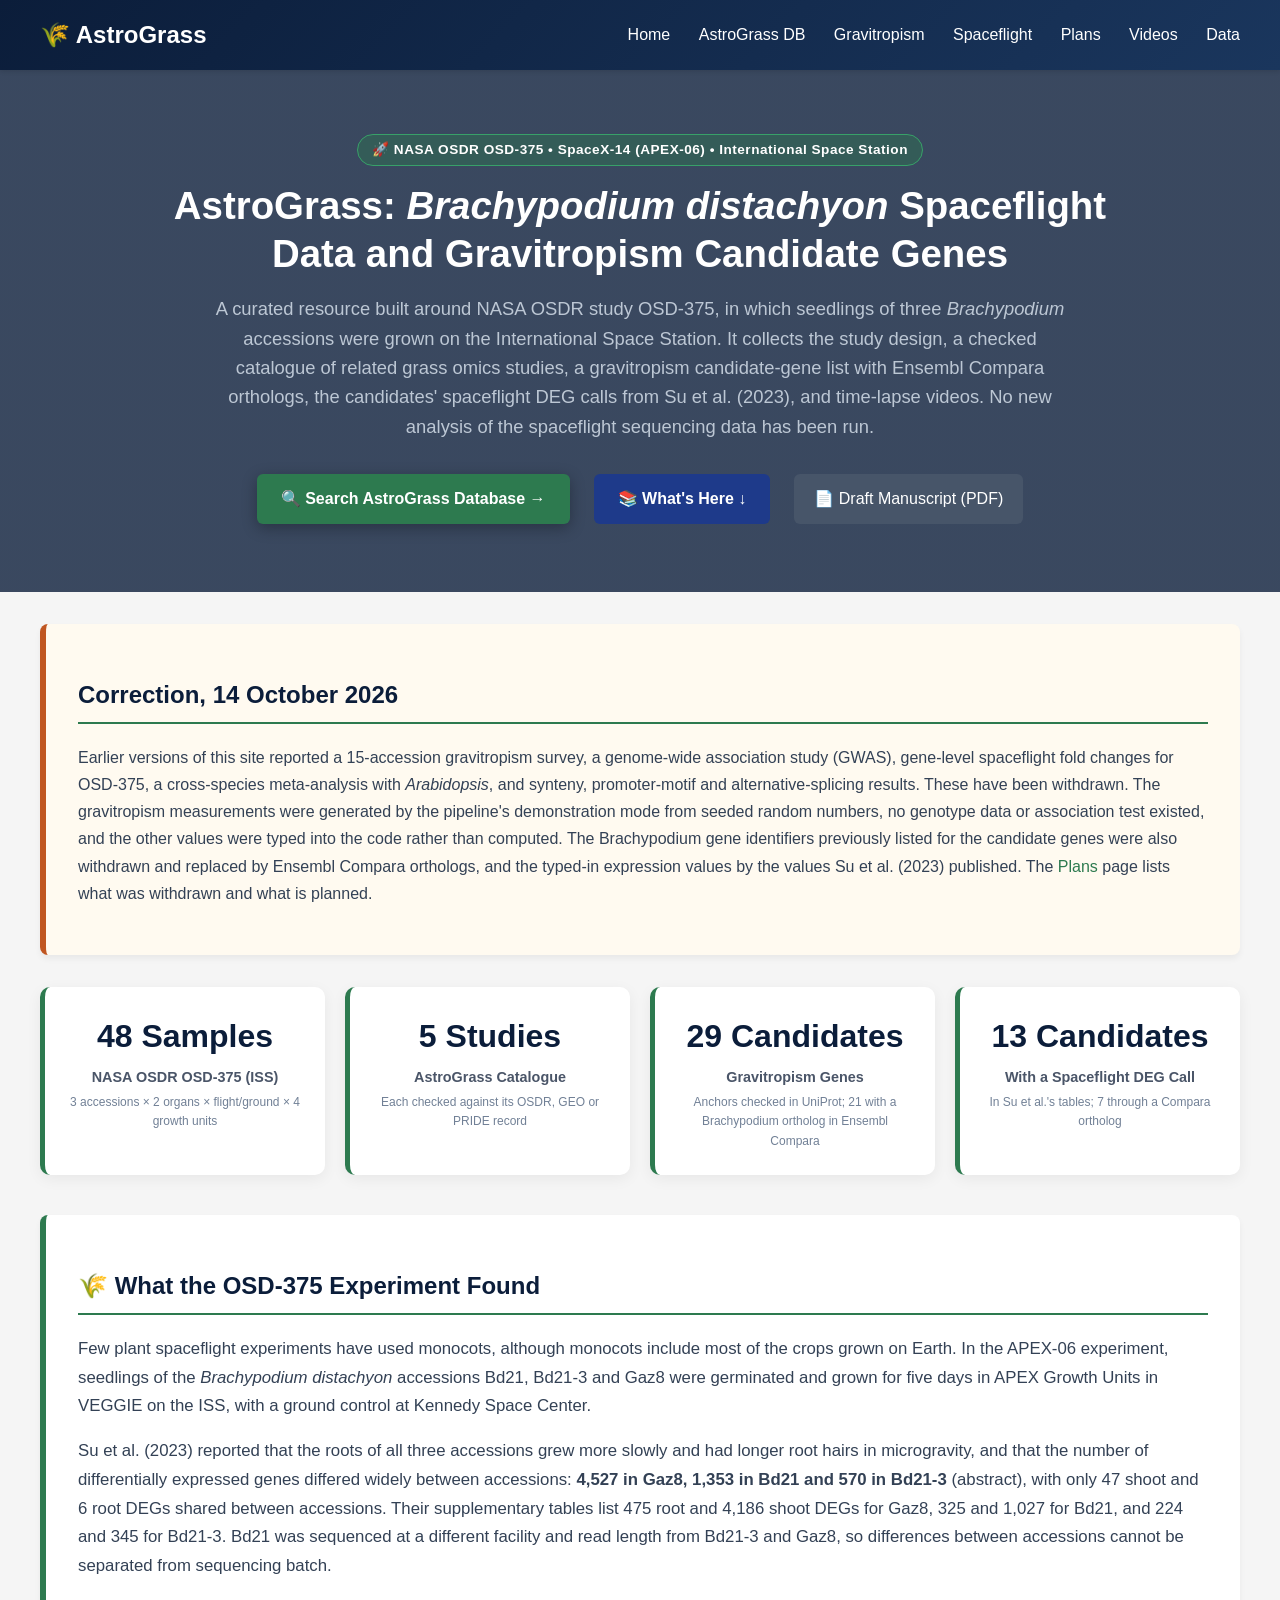
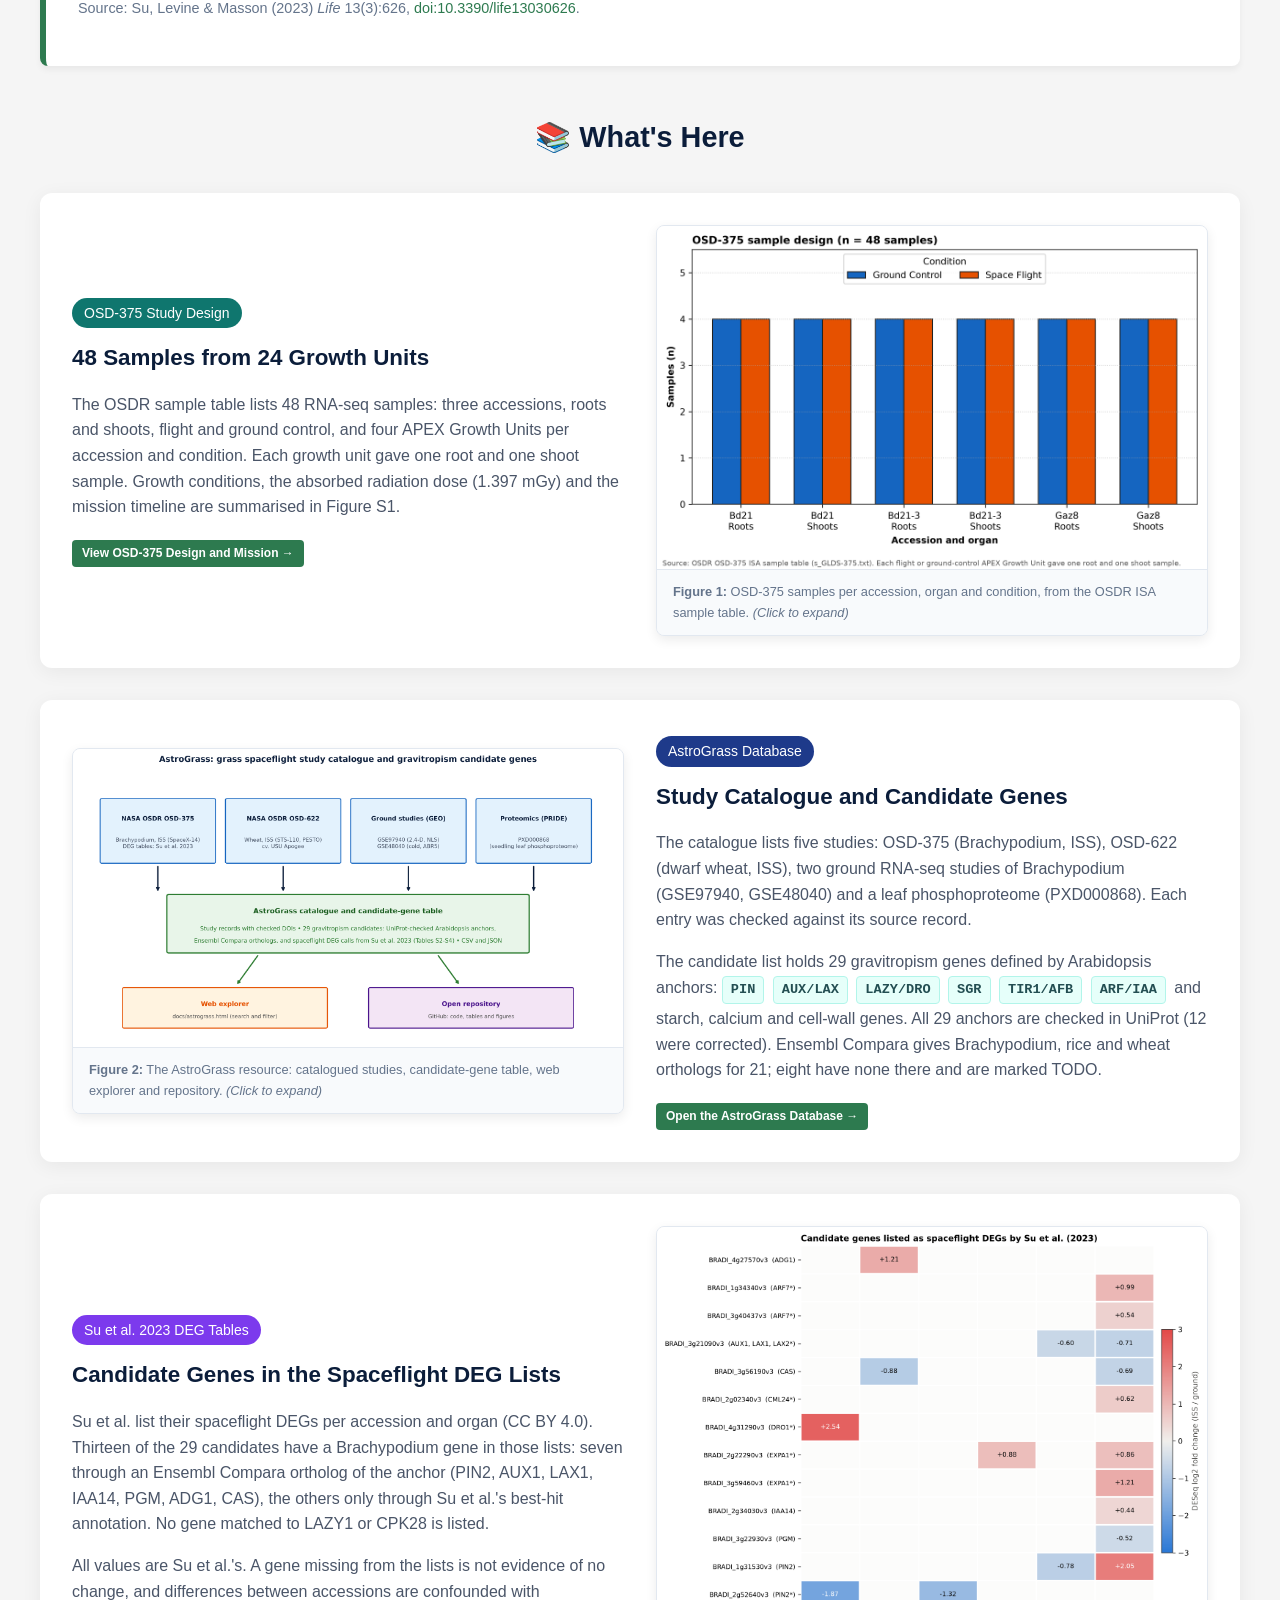
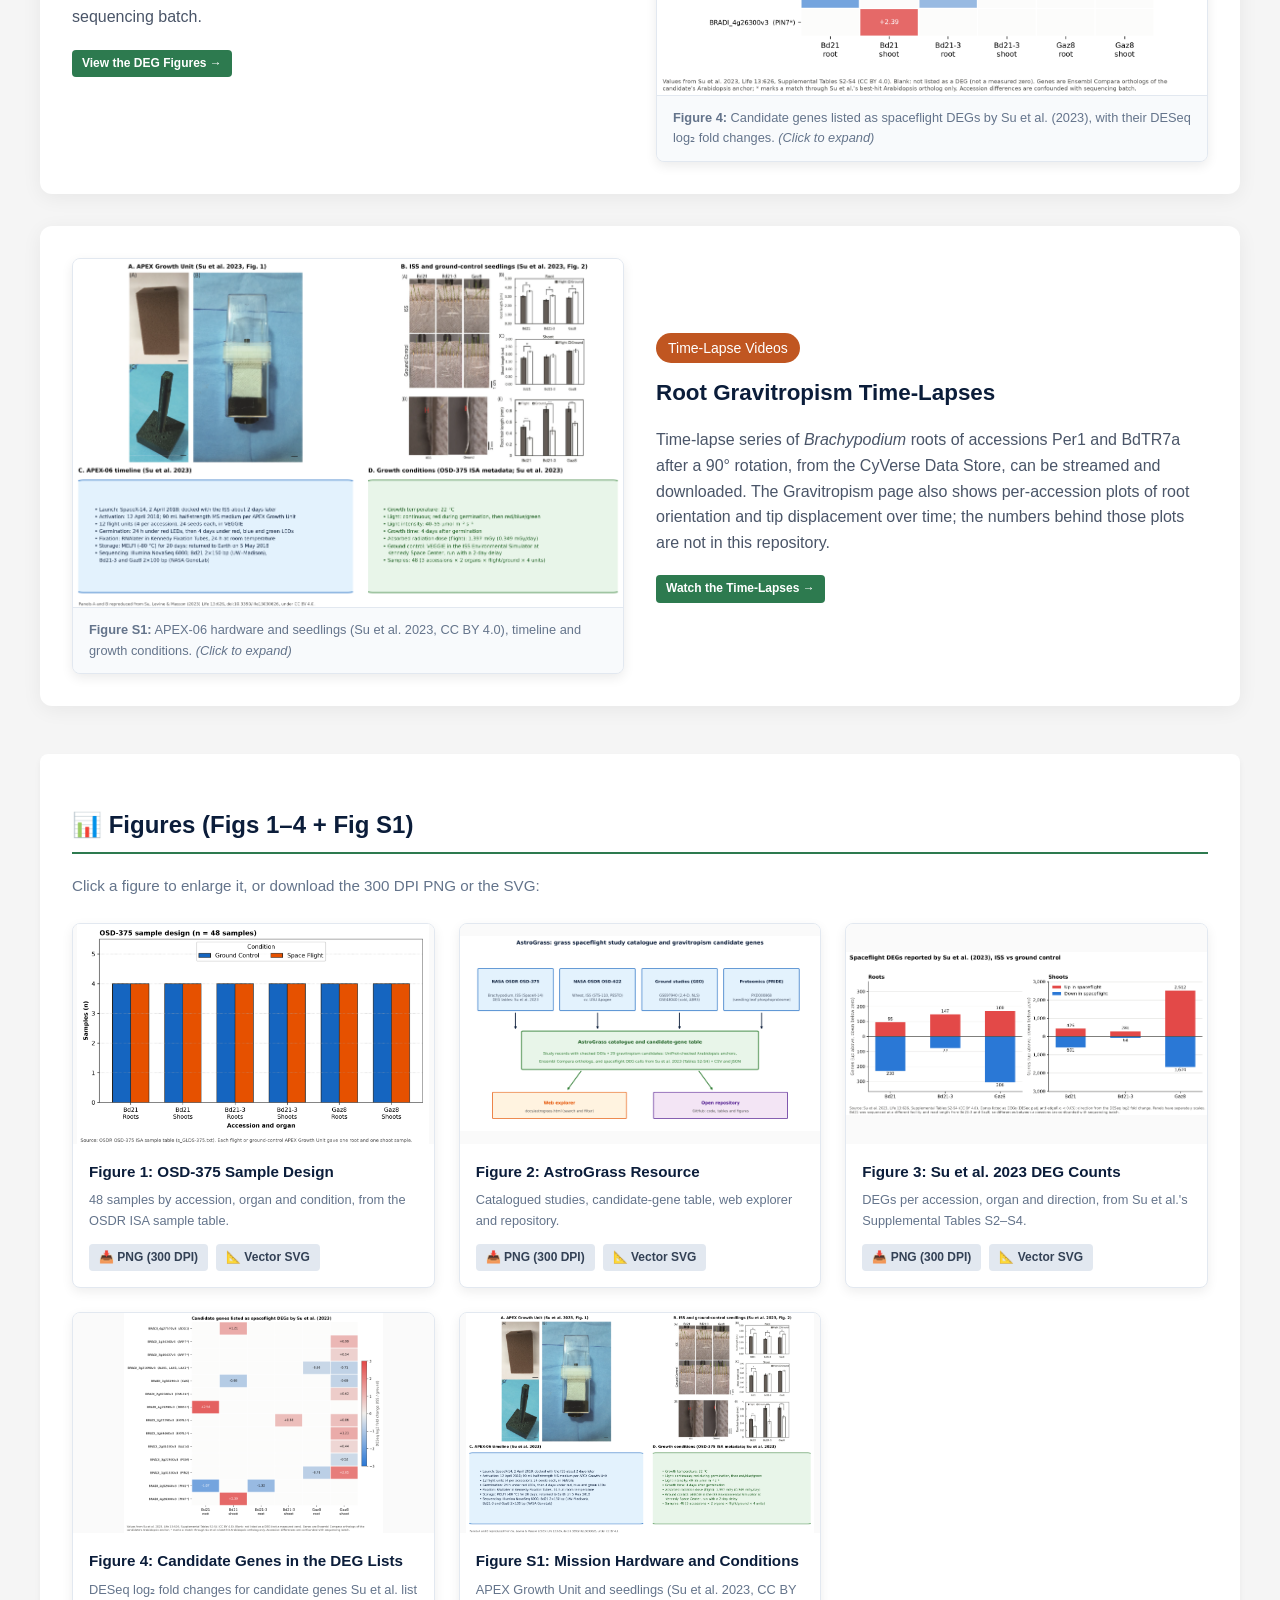
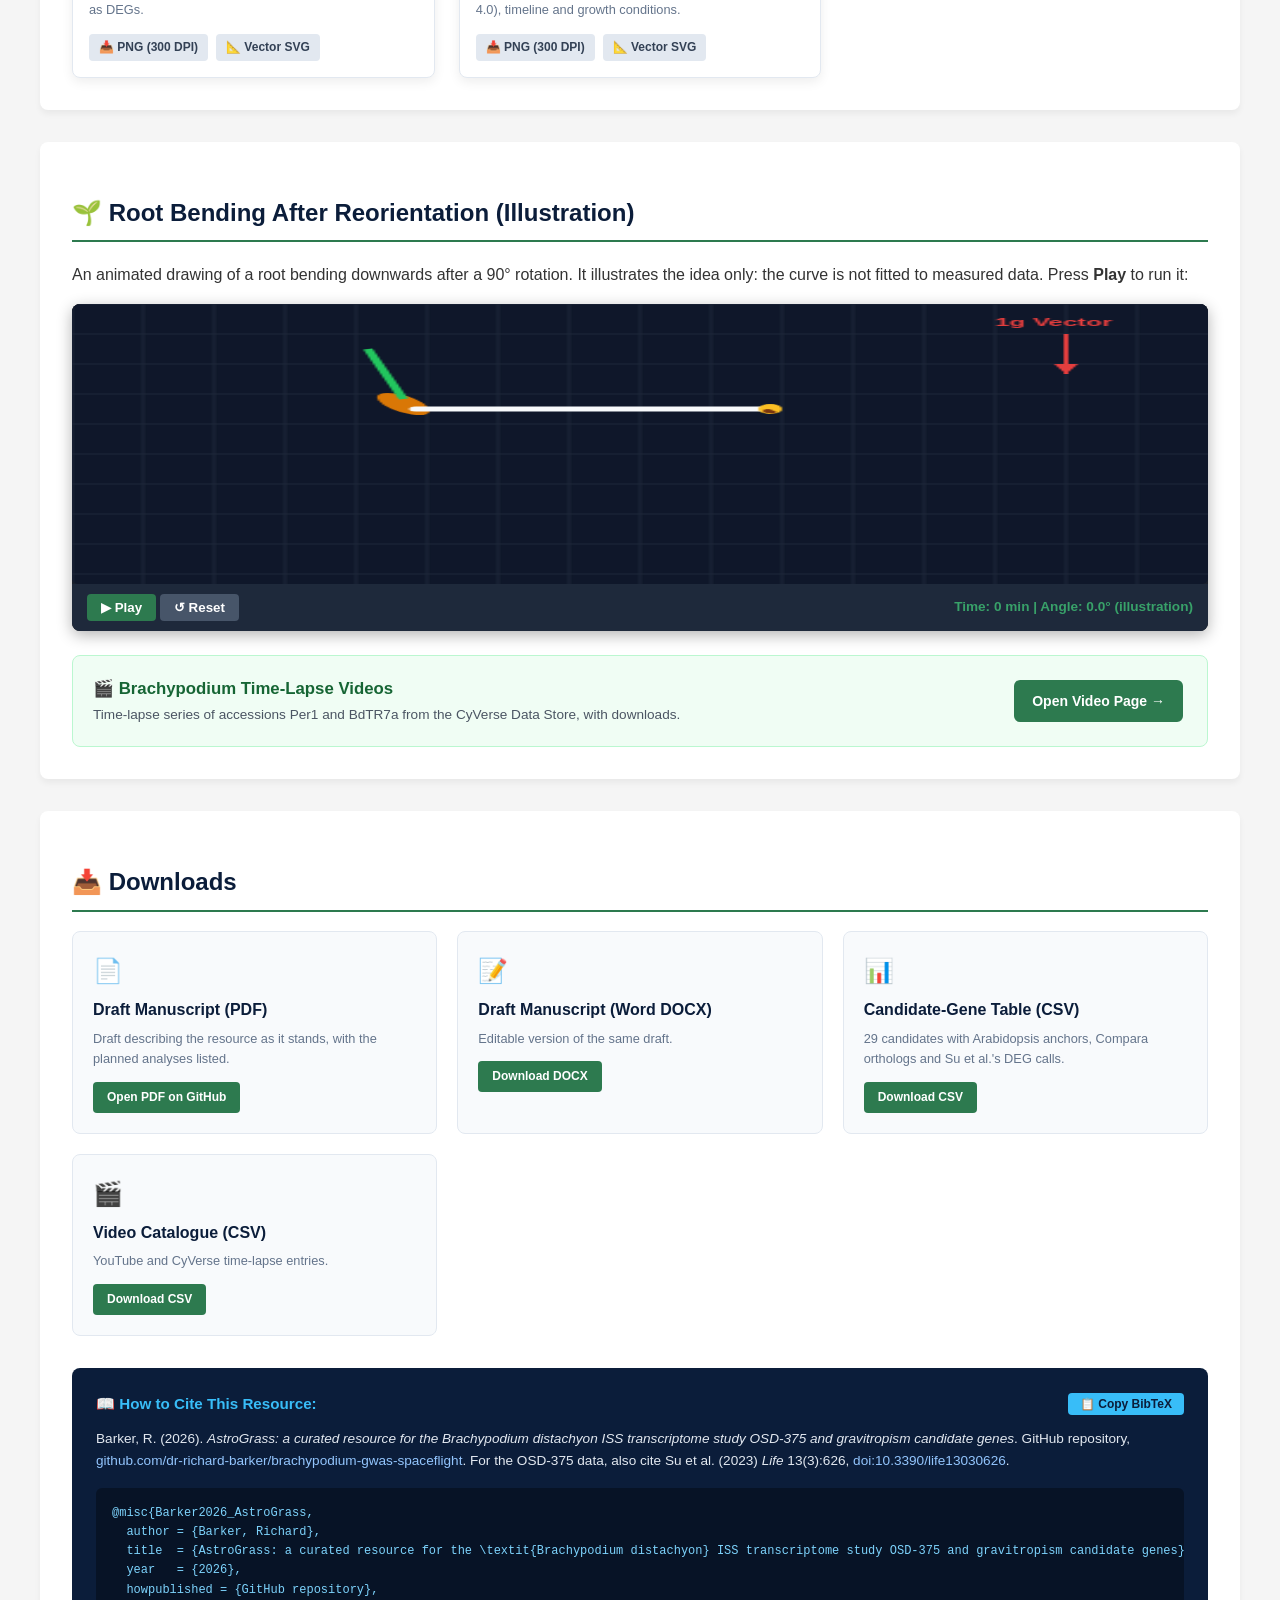
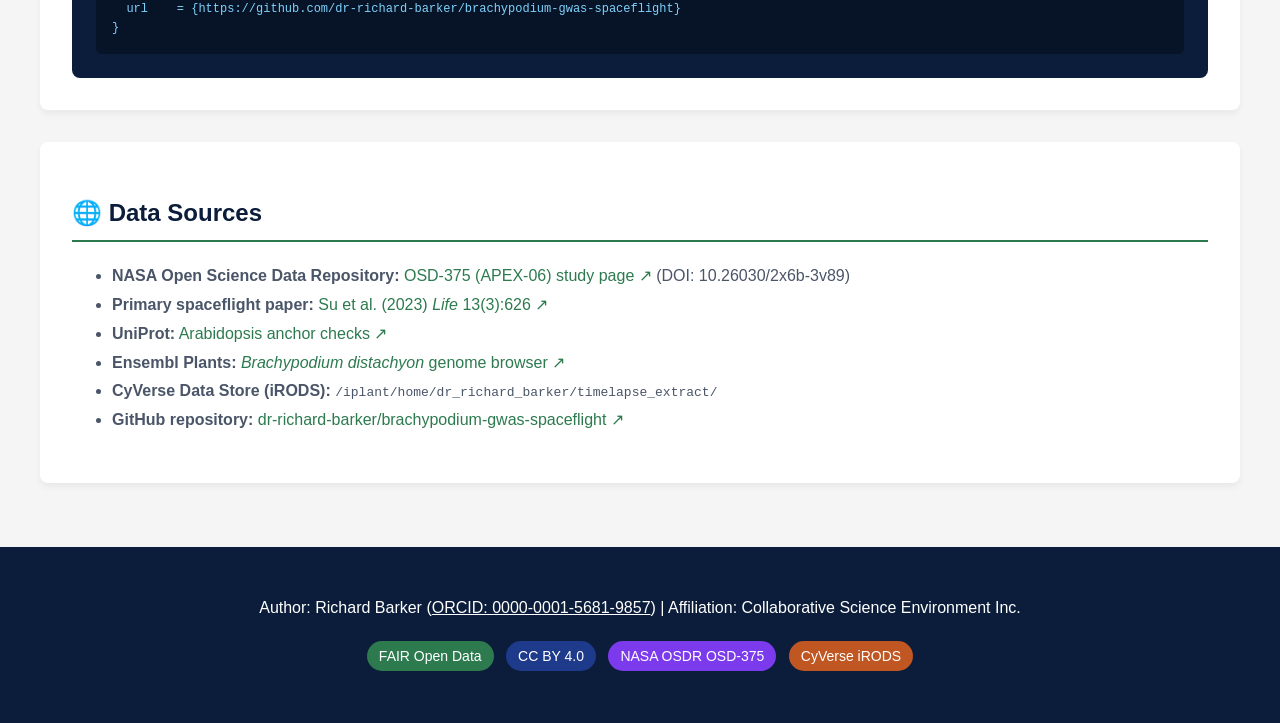
==== commit a43d2b4c: "Website: orthologs and Su et al.'s DEG calls - AstroGrass explorer: Compara ortholog and DEG-call co" ====
--- a/docs/index.html
+++ b/docs/index.html
@@ -34,7 +34,7 @@
         </div>
         <h1 style="max-width:950px; margin:0 auto; font-size:2.4rem; line-height:1.25;">AstroGrass: <em>Brachypodium distachyon</em> Spaceflight Data and Gravitropism Candidate Genes</h1>
         <p style="max-width:850px; margin:1rem auto 0 auto; font-size:1.15rem; color:#cbd5e1;">
-            A curated resource built around NASA OSDR study OSD-375, in which seedlings of three <em>Brachypodium</em> accessions were grown on the International Space Station. It collects the study design, a checked catalogue of related grass omics studies, a gravitropism candidate-gene list and time-lapse videos. No new analysis of the spaceflight data has been run yet.
+            A curated resource built around NASA OSDR study OSD-375, in which seedlings of three <em>Brachypodium</em> accessions were grown on the International Space Station. It collects the study design, a checked catalogue of related grass omics studies, a gravitropism candidate-gene list with Ensembl Compara orthologs, the candidates' spaceflight DEG calls from Su et al. (2023), and time-lapse videos. No new analysis of the spaceflight sequencing data has been run.
         </p>
         <div style="margin-top:1.8rem; display:flex; gap:1rem; justify-content:center; flex-wrap:wrap;">
             <a href="astrograss.html" class="badge" style="background:#2d7a4f; color:#fff; padding:12px 24px; font-size:1rem; border-radius:6px; text-decoration:none; box-shadow:0 4px 15px rgba(0,0,0,0.3); font-weight:bold;">🔍 Search AstroGrass Database →</a>
@@ -48,7 +48,7 @@
         <section class="card" style="border-left: 6px solid #c05621; background:#fffaf0;">
             <h2>Correction, 14 October 2026</h2>
             <p style="line-height:1.7; color:#334155;">
-                Earlier versions of this site reported a 15-accession gravitropism survey, a genome-wide association study (GWAS), gene-level spaceflight fold changes for OSD-375, a cross-species meta-analysis with <em>Arabidopsis</em>, and synteny, promoter-motif and alternative-splicing results. These have been withdrawn. The gravitropism measurements were generated by the pipeline's demonstration mode from seeded random numbers, no genotype data or association test existed, and the other values were typed into the code rather than computed. The Brachypodium gene identifiers previously listed for the candidate genes were also withdrawn. The <a href="integration.html">Plans</a> page lists what is planned instead.
+                Earlier versions of this site reported a 15-accession gravitropism survey, a genome-wide association study (GWAS), gene-level spaceflight fold changes for OSD-375, a cross-species meta-analysis with <em>Arabidopsis</em>, and synteny, promoter-motif and alternative-splicing results. These have been withdrawn. The gravitropism measurements were generated by the pipeline's demonstration mode from seeded random numbers, no genotype data or association test existed, and the other values were typed into the code rather than computed. The Brachypodium gene identifiers previously listed for the candidate genes were also withdrawn and replaced by Ensembl Compara orthologs, and the typed-in expression values by the values Su et al. (2023) published. The <a href="integration.html">Plans</a> page lists what was withdrawn and what is planned.
             </p>
         </section>
 
@@ -67,12 +67,12 @@
             <div class="metric-card">
                 <div class="metric-value">29 Candidates</div>
                 <div class="metric-label">Gravitropism Genes</div>
-                <div class="metric-sub">17 Arabidopsis anchors verified in UniProt; 12 marked TODO</div>
+                <div class="metric-sub">Anchors checked in UniProt; 21 with a Brachypodium ortholog in Ensembl Compara</div>
             </div>
             <div class="metric-card">
-                <div class="metric-value">6 Videos</div>
-                <div class="metric-label">Root Time-Lapses</div>
-                <div class="metric-sub">Accessions Per1 and BdTR7a (CyVerse Data Store)</div>
+                <div class="metric-value">13 Candidates</div>
+                <div class="metric-label">With a Spaceflight DEG Call</div>
+                <div class="metric-sub">In Su et al.'s tables; 7 through a Compara ortholog</div>
             </div>
         </div>
 
@@ -83,7 +83,7 @@
                 Few plant spaceflight experiments have used monocots, although monocots include most of the crops grown on Earth. In the APEX-06 experiment, seedlings of the <em>Brachypodium distachyon</em> accessions Bd21, Bd21-3 and Gaz8 were germinated and grown for five days in APEX Growth Units in VEGGIE on the ISS, with a ground control at Kennedy Space Center.
             </p>
             <p style="font-size:1.05rem; line-height:1.7; color:#334155;">
-                Su et al. (2023) reported that the roots of all three accessions grew more slowly and had longer root hairs in microgravity, and that the number of differentially expressed genes differed widely between accessions: <strong>4,527 in Gaz8, 1,353 in Bd21 and 570 in Bd21-3</strong>, with only 47 shoot and 6 root DEGs shared between accessions. Bd21 was sequenced at a different facility and read length from Bd21-3 and Gaz8, so differences between accessions cannot be separated from sequencing batch.
+                Su et al. (2023) reported that the roots of all three accessions grew more slowly and had longer root hairs in microgravity, and that the number of differentially expressed genes differed widely between accessions: <strong>4,527 in Gaz8, 1,353 in Bd21 and 570 in Bd21-3</strong> (abstract), with only 47 shoot and 6 root DEGs shared between accessions. Their supplementary tables list 475 root and 4,186 shoot DEGs for Gaz8, 325 and 1,027 for Bd21, and 224 and 345 for Bd21-3. Bd21 was sequenced at a different facility and read length from Bd21-3 and Gaz8, so differences between accessions cannot be separated from sequencing batch.
             </p>
             <p style="font-size:0.9rem; color:#64748b;">Source: Su, Levine &amp; Masson (2023) <em>Life</em> 13(3):626, <a href="https://doi.org/10.3390/life13030626" target="_blank">doi:10.3390/life13030626</a>.</p>
         </section>
@@ -120,7 +120,7 @@
                     The catalogue lists five studies: OSD-375 (Brachypodium, ISS), OSD-622 (dwarf wheat, ISS), two ground RNA-seq studies of Brachypodium (GSE97940, GSE48040) and a leaf phosphoproteome (PXD000868). Each entry was checked against its source record.
                 </p>
                 <p style="color:#4a5568; line-height:1.6;">
-                    The candidate list holds 29 gravitropism genes defined by Arabidopsis anchors: <span class="gene-pill">PIN</span> <span class="gene-pill">AUX/LAX</span> <span class="gene-pill">LAZY/DRO</span> <span class="gene-pill">SGR</span> <span class="gene-pill">TIR1/AFB</span> <span class="gene-pill">ARF/IAA</span> and starch, calcium and cell-wall genes. 17 anchors are verified in UniProt; 12 point to other genes and are marked TODO. Brachypodium gene IDs are still to be mapped.
+                    The candidate list holds 29 gravitropism genes defined by Arabidopsis anchors: <span class="gene-pill">PIN</span> <span class="gene-pill">AUX/LAX</span> <span class="gene-pill">LAZY/DRO</span> <span class="gene-pill">SGR</span> <span class="gene-pill">TIR1/AFB</span> <span class="gene-pill">ARF/IAA</span> and starch, calcium and cell-wall genes. All 29 anchors are checked in UniProt (12 were corrected). Ensembl Compara gives Brachypodium, rice and wheat orthologs for 21; eight have none there and are marked TODO.
                 </p>
                 <div style="margin-top:1.2rem;">
                     <a href="astrograss.html" class="btn-sm btn-primary">Open the AstroGrass Database →</a>
@@ -136,6 +136,28 @@
 
         <div class="deep-dive-card">
             <div>
+                <span class="badge" style="background:#7c3aed; margin-left:0;">Su et al. 2023 DEG Tables</span>
+                <h3 style="color:#0b1d3a; font-size:1.4rem; margin-top:0.5rem; margin-bottom:0.75rem;">Candidate Genes in the Spaceflight DEG Lists</h3>
+                <p style="color:#4a5568; line-height:1.6;">
+                    Su et al. list their spaceflight DEGs per accession and organ (CC BY 4.0). Thirteen of the 29 candidates have a Brachypodium gene in those lists: seven through an Ensembl Compara ortholog of the anchor (PIN2, AUX1, LAX1, IAA14, PGM, ADG1, CAS), the others only through Su et al.'s best-hit annotation. No gene matched to LAZY1 or CPK28 is listed.
+                </p>
+                <p style="color:#4a5568; line-height:1.6;">
+                    All values are Su et al.'s. A gene missing from the lists is not evidence of no change, and differences between accessions are confounded with sequencing batch.
+                </p>
+                <div style="margin-top:1.2rem;">
+                    <a href="spaceflight.html" class="btn-sm btn-primary">View the DEG Figures →</a>
+                </div>
+            </div>
+            <div class="figure-preview-box">
+                <img src="assets/fig4_candidate_spaceflight_degs.png" alt="Figure 4: candidate genes in Su et al.'s DEG lists" onclick="openLightbox('assets/fig4_candidate_spaceflight_degs.png', 'Figure 4: candidate genes listed as spaceflight DEGs by Su et al. (2023), with DESeq log2 fold changes (ISS / ground).')">
+                <div class="figure-caption">
+                    <strong>Figure 4:</strong> Candidate genes listed as spaceflight DEGs by Su et al. (2023), with their DESeq log₂ fold changes. <em>(Click to expand)</em>
+                </div>
+            </div>
+        </div>
+
+        <div class="deep-dive-card deep-dive-reverse">
+            <div>
                 <span class="badge" style="background:#c05621; margin-left:0;">Time-Lapse Videos</span>
                 <h3 style="color:#0b1d3a; font-size:1.4rem; margin-top:0.5rem; margin-bottom:0.75rem;">Root Gravitropism Time-Lapses</h3>
                 <p style="color:#4a5568; line-height:1.6;">
@@ -155,7 +177,7 @@
 
         <!-- FIGURE GALLERY -->
         <section class="card" style="margin-top:3rem;">
-            <h2>📊 Figures (Figs 1–2 + Fig S1)</h2>
+            <h2>📊 Figures (Figs 1–4 + Fig S1)</h2>
             <p style="color:#64748b; font-size:0.95rem;">Click a figure to enlarge it, or download the 300 DPI PNG or the SVG:</p>
 
             <div class="figure-gallery-grid">
@@ -184,6 +206,30 @@
                 </div>
 
                 <div class="gallery-item">
+                    <img src="assets/fig3_su2023_deg_counts.png" alt="Figure 3" onclick="openLightbox('assets/fig3_su2023_deg_counts.png', 'Figure 3: spaceflight DEGs reported by Su et al. (2023) per accession, organ and direction.')">
+                    <div class="gallery-item-body">
+                        <div class="gallery-item-title">Figure 3: Su et al. 2023 DEG Counts</div>
+                        <div class="gallery-item-desc">DEGs per accession, organ and direction, from Su et al.'s Supplemental Tables S2–S4.</div>
+                        <div class="gallery-item-actions">
+                            <a href="assets/fig3_su2023_deg_counts.png" download class="btn-sm btn-secondary">📥 PNG (300 DPI)</a>
+                            <a href="assets/fig3_su2023_deg_counts.svg" download class="btn-sm btn-secondary">📐 Vector SVG</a>
+                        </div>
+                    </div>
+                </div>
+
+                <div class="gallery-item">
+                    <img src="assets/fig4_candidate_spaceflight_degs.png" alt="Figure 4" onclick="openLightbox('assets/fig4_candidate_spaceflight_degs.png', 'Figure 4: candidate genes listed as spaceflight DEGs by Su et al. (2023).')">
+                    <div class="gallery-item-body">
+                        <div class="gallery-item-title">Figure 4: Candidate Genes in the DEG Lists</div>
+                        <div class="gallery-item-desc">DESeq log₂ fold changes for candidate genes Su et al. list as DEGs.</div>
+                        <div class="gallery-item-actions">
+                            <a href="assets/fig4_candidate_spaceflight_degs.png" download class="btn-sm btn-secondary">📥 PNG (300 DPI)</a>
+                            <a href="assets/fig4_candidate_spaceflight_degs.svg" download class="btn-sm btn-secondary">📐 Vector SVG</a>
+                        </div>
+                    </div>
+                </div>
+
+                <div class="gallery-item">
                     <img src="assets/figS1_mission_experimental_design.png" alt="Supplementary Fig S1" onclick="openLightbox('assets/figS1_mission_experimental_design.png', 'Figure S1: APEX Growth Unit and seedlings (Su et al. 2023, CC BY 4.0), mission timeline and growth conditions.')">
                     <div class="gallery-item-body">
                         <div class="gallery-item-title">Figure S1: Mission Hardware and Conditions</div>
@@ -245,7 +291,7 @@
                 <div style="background:#f8fafc; border:1px solid #e2e8f0; border-radius:8px; padding:1.25rem;">
                     <div style="font-size:1.5rem; margin-bottom:0.4rem;">📊</div>
                     <strong style="color:#0b1d3a; font-size:1rem;">Candidate-Gene Table (CSV)</strong>
-                    <p style="font-size:0.8rem; color:#64748b; margin:6px 0 12px 0;">29 candidates with Arabidopsis anchors and their verification status.</p>
+                    <p style="font-size:0.8rem; color:#64748b; margin:6px 0 12px 0;">29 candidates with Arabidopsis anchors, Compara orthologs and Su et al.'s DEG calls.</p>
                     <a href="tables/astrograss_master_table.csv" download class="btn-sm btn-primary" style="padding:6px 14px;">Download CSV</a>
                 </div>
 
